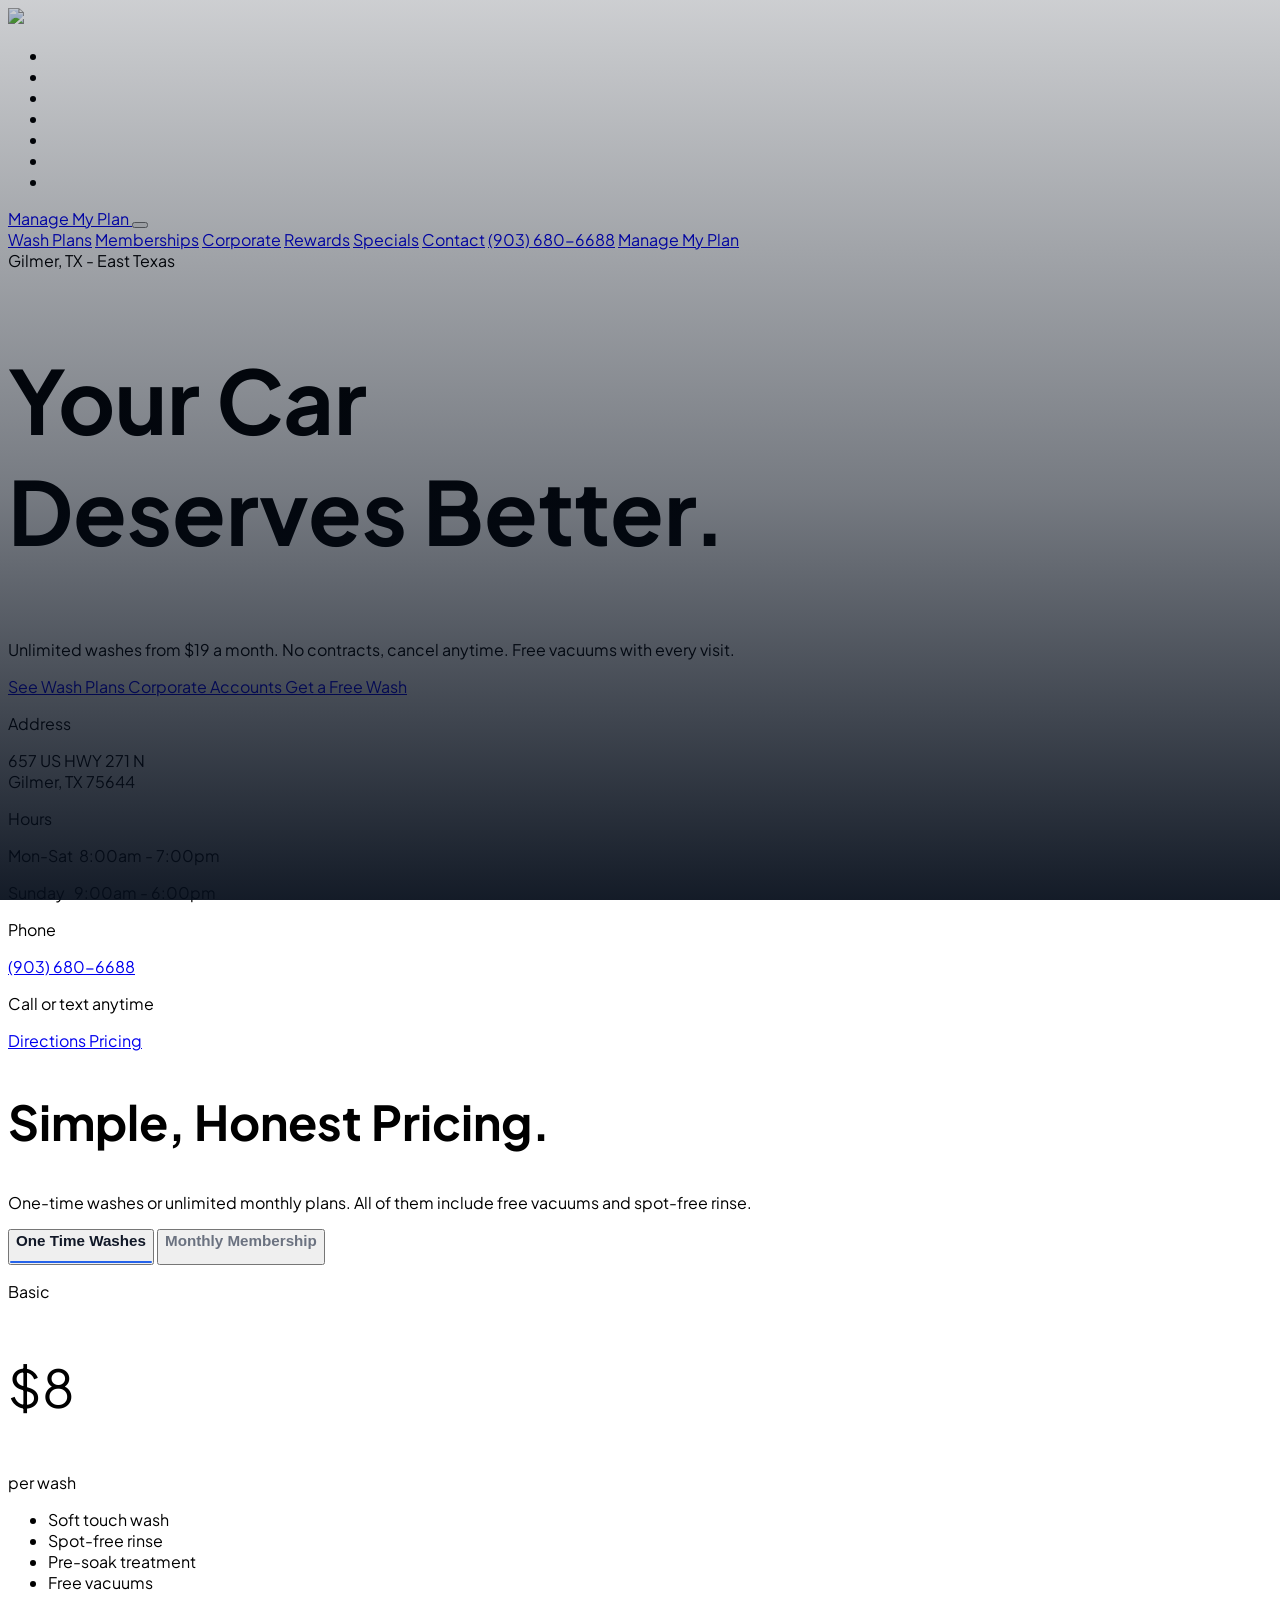
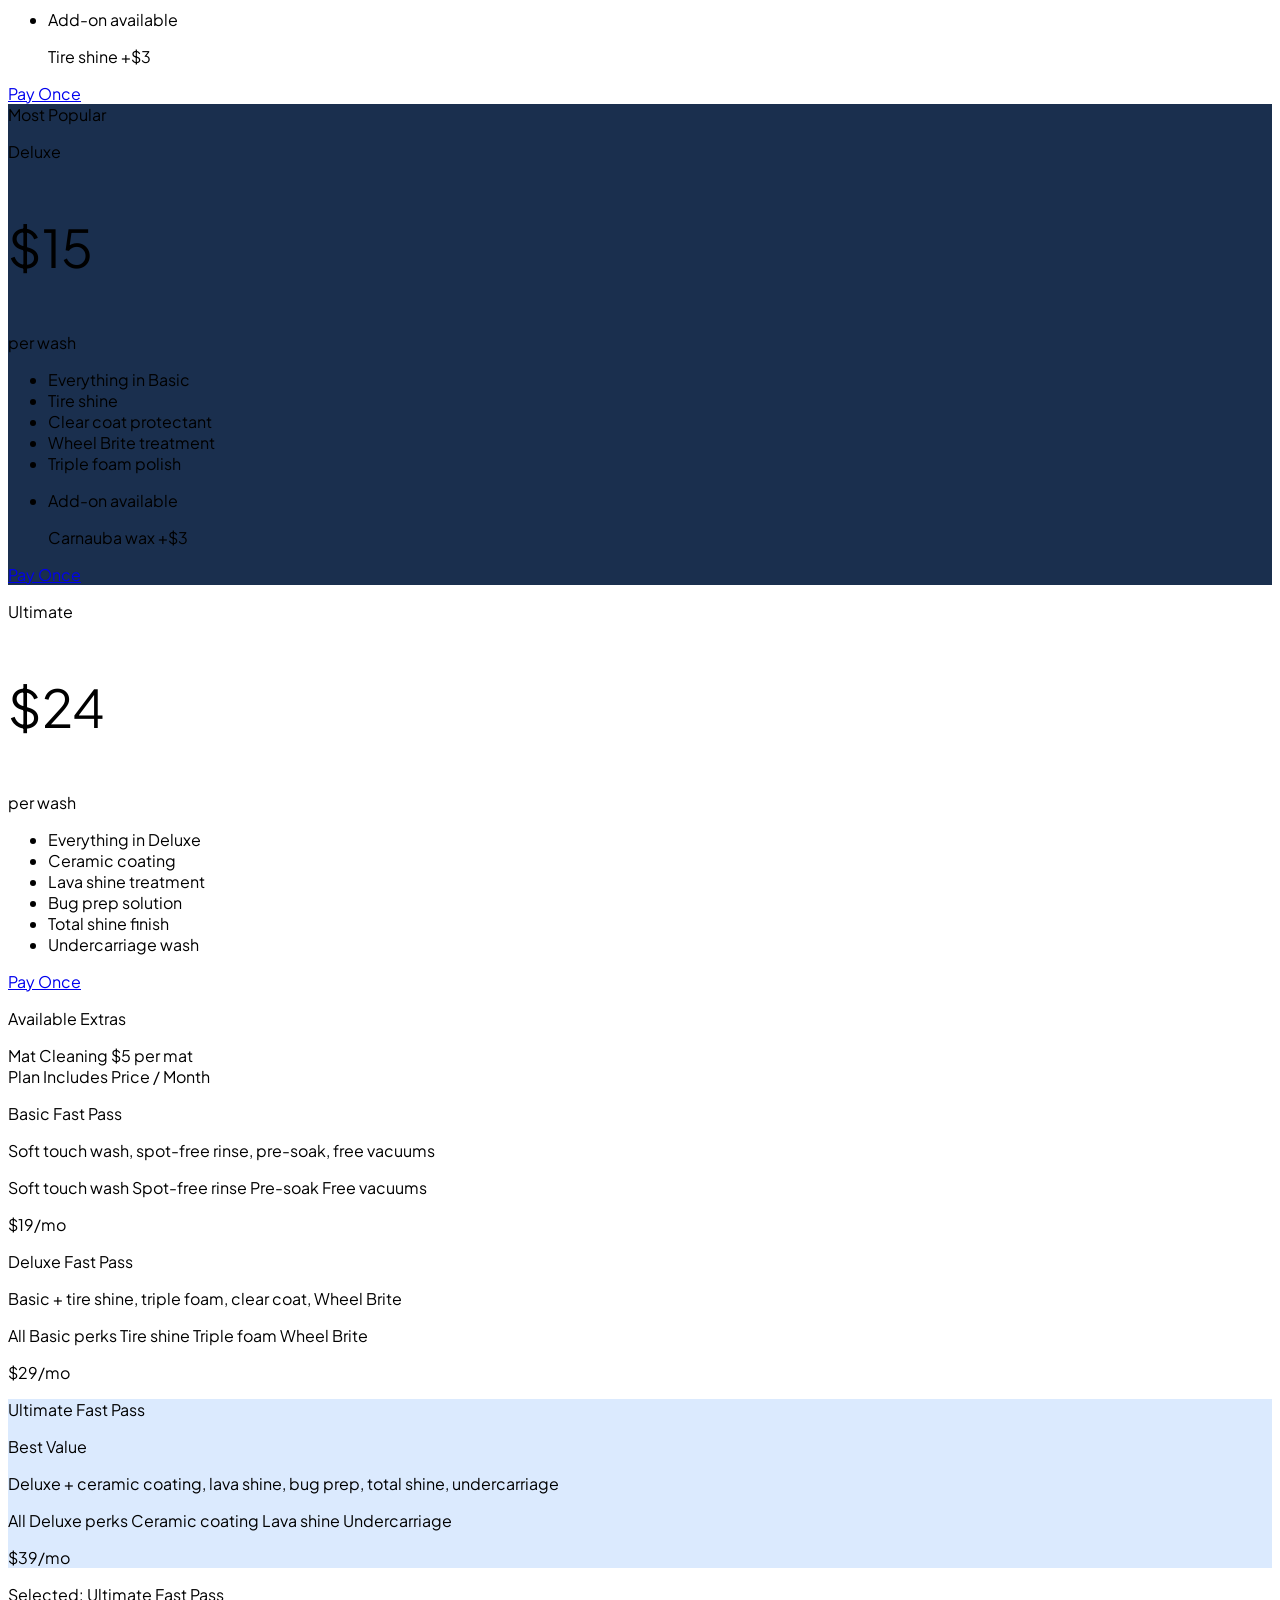
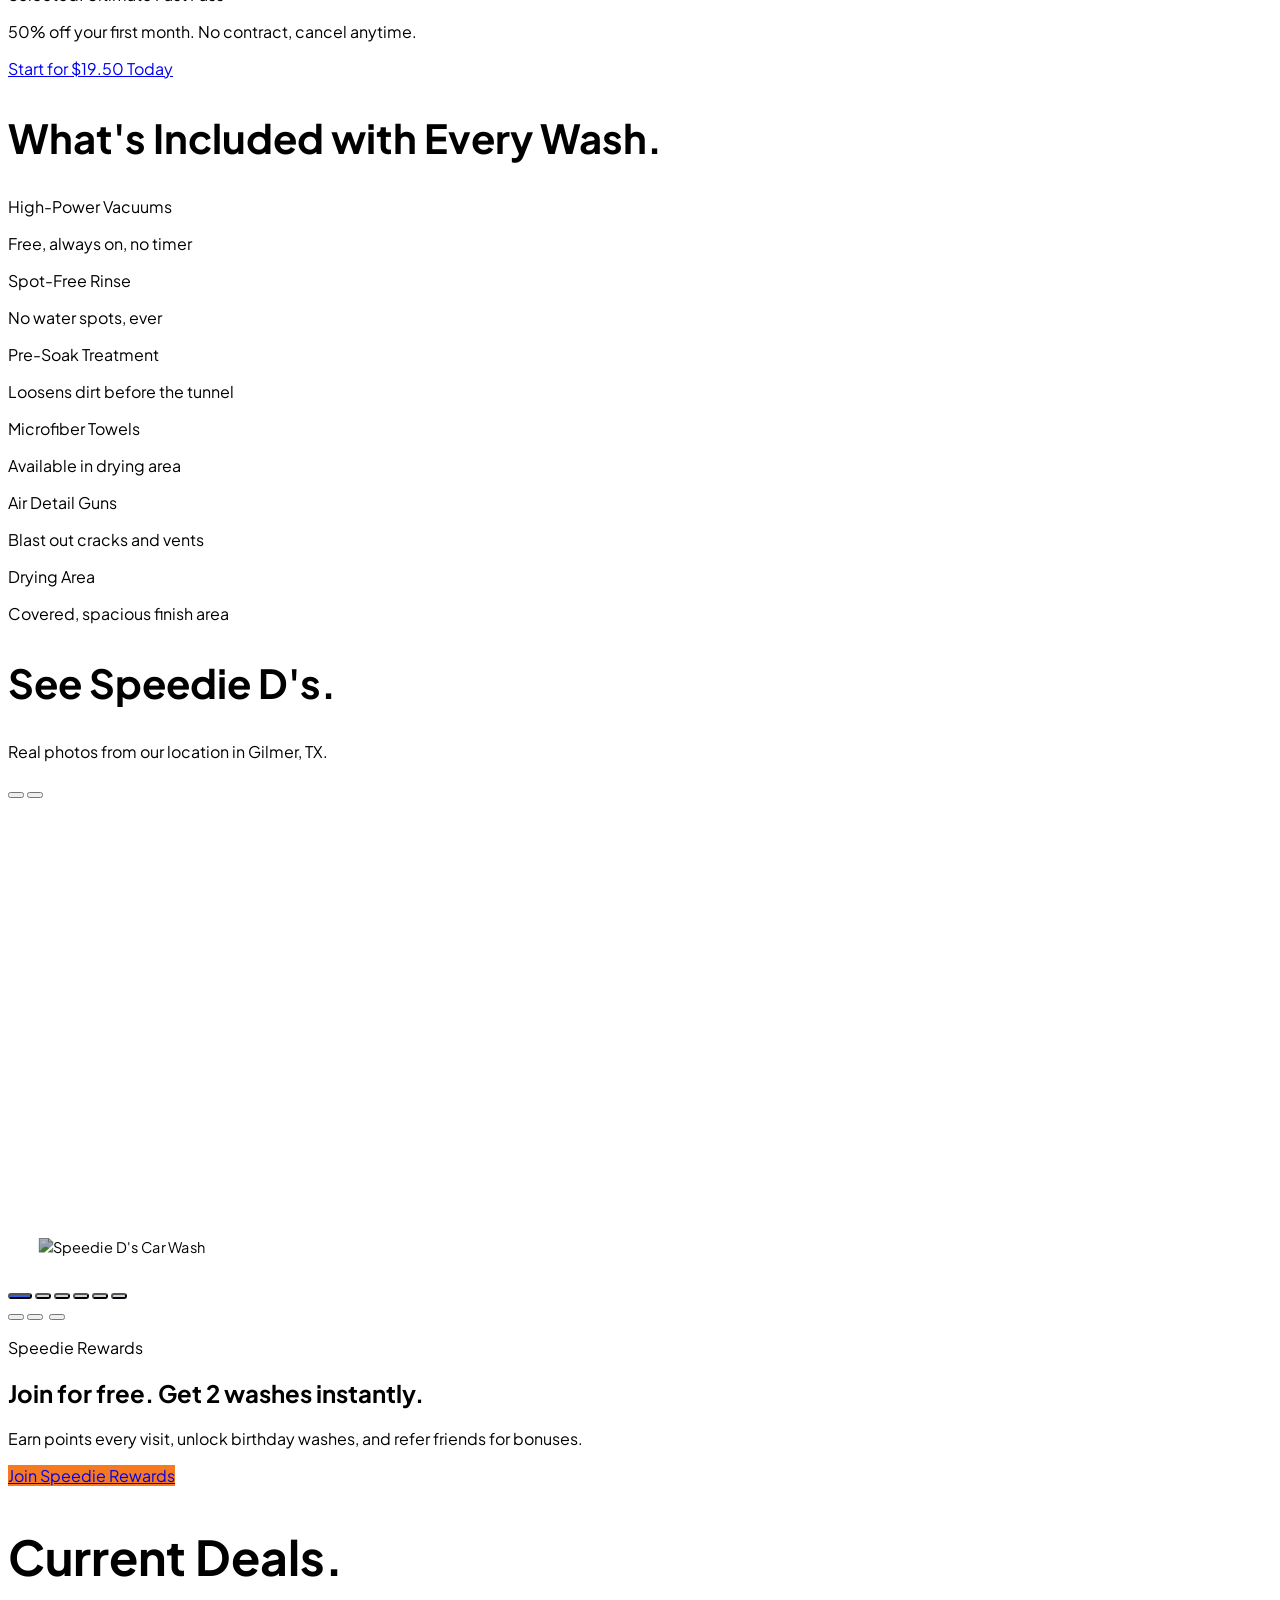
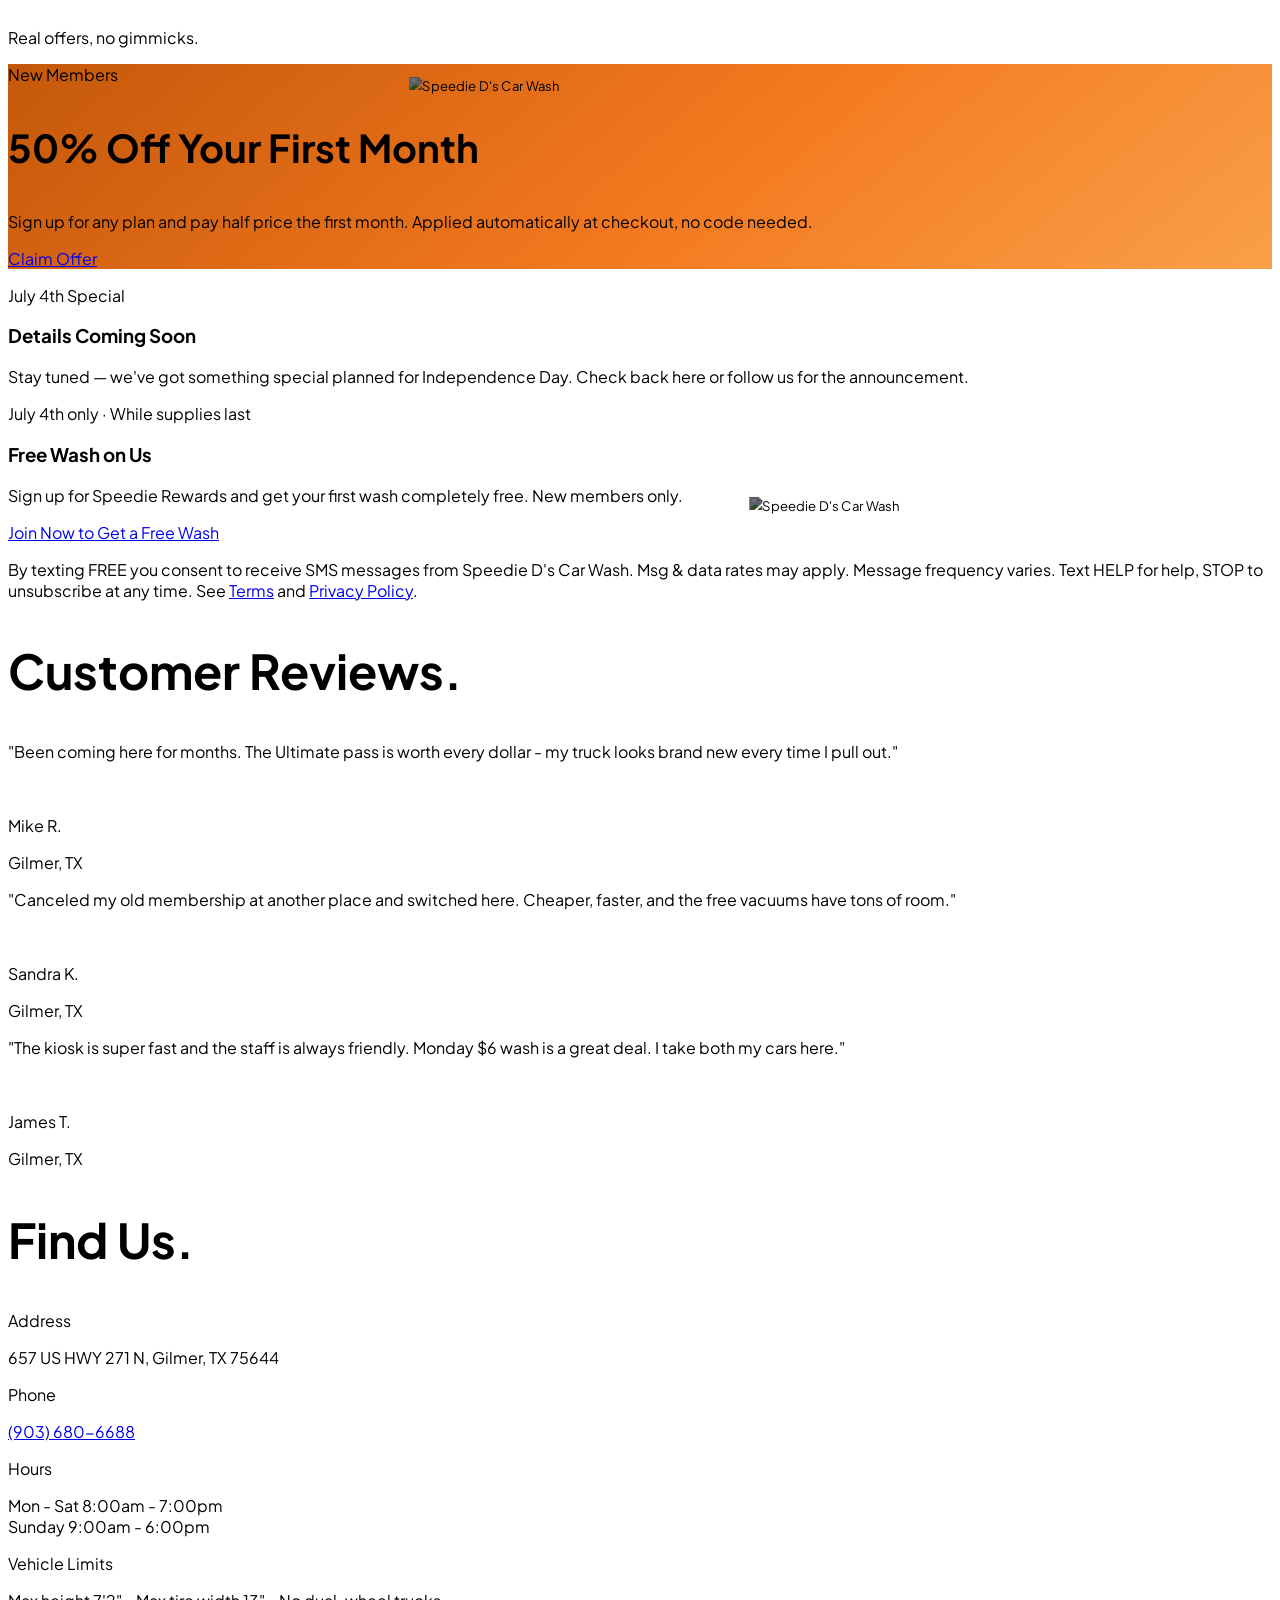
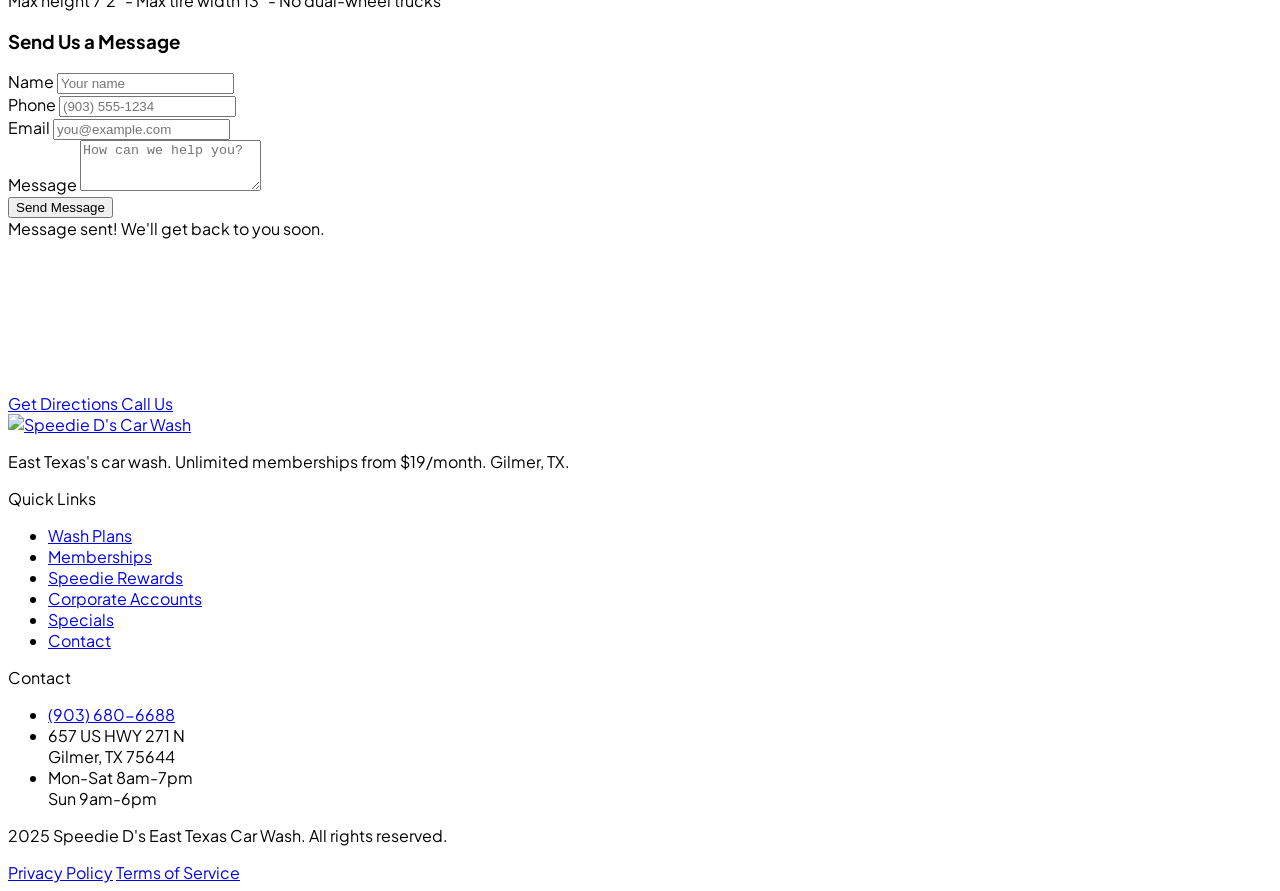
==== index.html @ 7010791e "Initial commit — Speedie D's Car Wash website Full static site with home, membership, loyalty reward" ====
<!DOCTYPE html>
<html lang="en">
<head>
  <meta charset="UTF-8" />
  <meta name="viewport" content="width=device-width, initial-scale=1.0" />
  <title>Speedie D's Car Wash | Gilmer, TX - Unlimited Memberships from $19/mo</title>
  <meta name="description" content="East Texas's favorite car wash. Unlimited memberships from $19/month. No contracts. Free vacuums. 657 US HWY 271 N, Gilmer TX." />

  <!-- Plus Jakarta Sans: clean, distinctive, not generic -->
  <link rel="preconnect" href="https://fonts.googleapis.com" />
  <link rel="preconnect" href="https://fonts.gstatic.com" crossorigin />
  <link href="https://fonts.googleapis.com/css2?family=Plus+Jakarta+Sans:wght@300;400;500;600;700;800&display=swap" rel="stylesheet" />

  <!-- Phosphor Icons -->
  <script src="https://unpkg.com/@phosphor-icons/web@2.1.1/src/index.js" defer></script>

  <!-- Tailwind CDN -->
  <script src="https://cdn.tailwindcss.com"></script>
  <script>
    tailwind.config = {
      theme: {
        extend: {
          fontFamily: { jakarta: ['"Plus Jakarta Sans"', 'sans-serif'] },
          colors: {
            blue:   { DEFAULT: '#2563EB', dark: '#1D4ED8', light: '#DBEAFE', xlight: '#EFF6FF' },
            ink:    { DEFAULT: '#111827', 2: '#1F2937', 3: '#374151' },
            muted:  '#6B7280',
          },
        }
      }
    }
  </script>

  <style>
    *, *::before, *::after { box-sizing: border-box; }
    body { font-family: 'Plus Jakarta Sans', sans-serif; }

    /* Scroll reveal */
    .sr { opacity: 0; transform: translateY(24px); transition: opacity 0.55s cubic-bezier(0.16,1,0.3,1), transform 0.55s cubic-bezier(0.16,1,0.3,1); }
    .sr.d1 { transition-delay: 0.08s; }
    .sr.d2 { transition-delay: 0.16s; }
    .sr.d3 { transition-delay: 0.24s; }
    .sr.in  { opacity: 1; transform: none; }

    /* Nav transition */
    #nav { transition: background 0.25s, box-shadow 0.25s; }
    #nav.solid { background: rgba(255,255,255,0.97) !important; box-shadow: 0 1px 0 #E5E7EB; }
    #nav .nav-link-light { color: rgba(255,255,255,0.85); }
    #nav.solid .nav-link-light { color: #374151; }
    #nav .logo-light { color: #fff; }
    #nav.solid .logo-light { color: #111827; }
    #nav.solid .menu-icon { color: #111827; }

    /* Hero photo */
    .hero-bg {
      position: absolute; inset: 0;
      background-image: url('https://images.unsplash.com/photo-1611239179213-d972da54091a?auto=format&fit=crop&w=1920&h=1080&q=85');
      background-size: cover; background-position: center center;
    }
    .hero-overlay {
      position: absolute; inset: 0;
      background: linear-gradient(to top, rgba(5,13,26,0.94) 0%, rgba(5,13,26,0.55) 45%, rgba(5,13,26,0.20) 100%);
    }

    /* Btn press */
    .btn { transition: all 0.15s cubic-bezier(0.16,1,0.3,1); }
    .btn:active { transform: scale(0.97) translateY(1px); }

    /* Plan row */
    .plan-row { transition: background 0.15s; }
    .plan-row:hover { background: #EFF6FF; }
    .plan-row.active { background: #DBEAFE; border-color: #2563EB !important; }

    /* Feature card hover */
    .feat-card { transition: box-shadow 0.2s, transform 0.2s; }
    .feat-card:hover { transform: translateY(-3px); box-shadow: 0 16px 48px rgba(17,24,39,0.1); }

    /* Tab underline */
    .tab-btn { position: relative; padding-bottom: 14px; color: #6B7280; font-weight: 600; font-size: 0.95rem; transition: color 0.15s; }
    .tab-btn::after { content:''; position:absolute; bottom:0; left:0; right:0; height:2px; border-radius:2px; background:#2563EB; transform:scaleX(0); transition:transform 0.2s; }
    .tab-btn.active { color: #111827; }
    .tab-btn.active::after { transform:scaleX(1); }

    /* Quote card */
    .quote-mark { font-size: 5rem; line-height: 1; color: #DBEAFE; font-weight: 800; }

  </style>
</head>
<body class="bg-white text-ink font-jakarta antialiased">

<!-- ================================================================
     NAV: transparent over hero, turns white on scroll
     ================================================================ -->
<nav id="nav" class="fixed top-0 inset-x-0 z-50 bg-transparent">
  <div class="max-w-7xl mx-auto px-5 lg:px-8 h-[70px] flex items-center justify-between">

    <a href="/" class="logo-light flex items-center shrink-0">
      <img src="https://assets.cdn.filesafe.space/e4notYo5fJyoxSgPxQkh/media/67408b03d6b97efd8da073c4.png"
           alt="Speedie D's Car Wash" class="h-12 w-auto object-contain" />
    </a>

    <ul class="hidden md:flex items-center gap-7">
      <li><a href="#plans"       class="nav-link-light text-sm font-medium hover:text-white transition-colors">Wash Plans</a></li>
      <li><a href="membership.html" class="nav-link-light text-sm font-medium hover:text-white transition-colors">Memberships</a></li>
      <li><a href="corporate.html" class="nav-link-light text-sm font-medium hover:text-white transition-colors">Corporate</a></li>
      <li><a href="loyalty.html" class="nav-link-light text-sm font-medium hover:text-white transition-colors">Rewards</a></li>
      <li><a href="#specials"    class="nav-link-light text-sm font-medium hover:text-white transition-colors">Specials</a></li>
      <li><a href="#contact"     class="nav-link-light text-sm font-medium hover:text-white transition-colors">Contact</a></li>
      <li>
        <a href="tel:+19036806688" class="nav-link-light text-sm font-semibold hover:text-white transition-colors flex items-center gap-1.5">
          <i class="ph-bold ph-phone text-blue"></i>(903) 680-6688
        </a>
      </li>
    </ul>

    <a href="account.html" class="btn hidden md:inline-flex items-center gap-2 bg-blue text-white text-sm font-semibold px-5 py-2.5 rounded-xl hover:bg-blue-dark shrink-0">
      Manage My Plan <i class="ph-bold ph-arrow-right text-sm"></i>
    </a>

    <button id="menu-btn" class="md:hidden menu-icon text-white p-2" aria-label="Menu">
      <i class="ph-bold ph-list text-2xl"></i>
    </button>
  </div>

  <!-- Mobile menu -->
  <div id="mob-menu" class="hidden border-t border-white/10 bg-ink/95 backdrop-blur px-5 py-5 flex-col gap-4 text-sm font-medium">
    <a href="#plans" class="text-gray-200">Wash Plans</a>
    <a href="membership.html" class="text-gray-200">Memberships</a>
    <a href="corporate.html" class="text-gray-200">Corporate</a>
    <a href="loyalty.html" class="text-[#F47920] font-semibold flex items-center gap-1.5"><i class="ph-bold ph-star-four"></i> Rewards</a>
    <a href="#specials" class="text-gray-200">Specials</a>
    <a href="#contact" class="text-gray-200">Contact</a>
    <a href="tel:+19036806688" class="text-blue font-semibold">(903) 680-6688</a>
    <a href="account.html" class="btn bg-blue text-white font-semibold px-4 py-3 rounded-xl text-center mt-1">Manage My Plan</a>
  </div>
</nav>


<!-- ================================================================
     HERO: Full-bleed photo, overlay gradient, large text at bottom
     ================================================================ -->
<section class="relative min-h-[100dvh] flex flex-col justify-end overflow-hidden">
  <div class="hero-bg"></div>
  <div class="hero-overlay"></div>

  <!-- Content sits above overlay -->
  <div class="relative z-10 max-w-7xl mx-auto px-5 lg:px-8 pb-16 md:pb-24 w-full">
    <div class="max-w-2xl">
      <div class="inline-flex items-center gap-2 bg-white/10 backdrop-blur-sm border border-white/20 rounded-full px-4 py-1.5 mb-6 sr">
        <span class="w-2 h-2 rounded-full bg-green-400 animate-pulse shrink-0"></span>
        <span class="text-white/90 text-xs font-semibold tracking-wide">Gilmer, TX - East Texas</span>
      </div>

      <h1 class="text-white font-extrabold leading-none tracking-tight mb-5 sr d1" style="font-size:clamp(3rem,7vw,5.5rem)">
        Your Car<br/>Deserves Better.
      </h1>

      <p class="text-white/75 text-lg leading-relaxed max-w-md mb-8 sr d2">
        Unlimited washes from $19 a month. No contracts, cancel anytime. Free vacuums with every visit.
      </p>

      <div class="flex flex-wrap gap-3 sr d3">
        <a href="#plans" class="btn bg-blue text-white font-semibold px-8 py-3.5 rounded-xl hover:bg-blue-dark text-base">
          See Wash Plans
        </a>
        <a href="corporate.html" class="btn bg-white/10 backdrop-blur border border-white/30 text-white font-semibold px-8 py-3.5 rounded-xl hover:bg-white/20 text-base">
          Corporate Accounts
        </a>
        <a href="loyalty.html" class="btn bg-white/10 backdrop-blur border border-white/30 text-white font-semibold px-8 py-3.5 rounded-xl hover:bg-white/20 text-base flex items-center gap-2">
          <i class="ph-bold ph-star-four text-[#F47920]"></i> Get a Free Wash
        </a>
      </div>
    </div>
  </div>

  <!-- Bottom fade -->
  <div class="absolute bottom-0 inset-x-0 h-24 bg-gradient-to-t from-white to-transparent z-10"></div>
</section>


<!-- ================================================================
     LOCATION CARD (WhiteWater-style: practical info first)
     ================================================================ -->
<div class="bg-gray-50 border-b border-gray-100 px-5 py-10">
  <div class="max-w-7xl mx-auto">
    <div class="bg-white rounded-2xl border border-gray-200 px-8 py-7 grid md:grid-cols-[1fr_auto] gap-6 items-center sr">
      <div class="grid sm:grid-cols-3 gap-6">
        <div class="flex items-start gap-3">
          <i class="ph-bold ph-map-pin text-blue text-xl mt-0.5 shrink-0"></i>
          <div>
            <p class="text-xs font-bold uppercase tracking-widest text-muted mb-1">Address</p>
            <p class="font-semibold text-sm leading-snug">657 US HWY 271 N<br/>Gilmer, TX 75644</p>
          </div>
        </div>
        <div class="flex items-start gap-3">
          <i class="ph-bold ph-clock text-blue text-xl mt-0.5 shrink-0"></i>
          <div>
            <p class="text-xs font-bold uppercase tracking-widest text-muted mb-1">Hours</p>
            <p class="font-semibold text-sm">Mon-Sat &nbsp;8:00am - 7:00pm</p>
            <p class="font-semibold text-sm">Sunday &nbsp;&nbsp;9:00am - 6:00pm</p>
          </div>
        </div>
        <div class="flex items-start gap-3">
          <i class="ph-bold ph-phone text-blue text-xl mt-0.5 shrink-0"></i>
          <div>
            <p class="text-xs font-bold uppercase tracking-widest text-muted mb-1">Phone</p>
            <a href="tel:+19036806688" class="font-semibold text-sm text-blue hover:underline">(903) 680-6688</a>
            <p class="text-xs text-muted mt-1">Call or text anytime</p>
          </div>
        </div>
      </div>
      <div class="flex gap-3 shrink-0">
        <a href="https://maps.google.com/?q=657+US+HWY+271+N+Gilmer+TX+75644" target="_blank" rel="noopener"
           class="btn border border-gray-200 text-ink font-semibold text-sm px-5 py-2.5 rounded-xl hover:border-blue hover:text-blue">
          Directions
        </a>
        <a href="#plans" class="btn bg-blue text-white font-semibold text-sm px-5 py-2.5 rounded-xl hover:bg-blue-dark">
          Pricing
        </a>
      </div>
    </div>
  </div>
</div>


<!-- ================================================================
     PRICING: Tabs - Single Wash / Monthly Membership
     ================================================================ -->
<section id="plans" class="py-24 px-5 bg-white">
  <div class="max-w-7xl mx-auto">

    <div class="sr mb-12">
      <h2 class="font-extrabold tracking-tight leading-none mb-3" style="font-size:clamp(2rem,4vw,3rem)">
        Simple, Honest Pricing.
      </h2>
      <p class="text-muted max-w-md">One-time washes or unlimited monthly plans. All of them include free vacuums and spot-free rinse.</p>
    </div>

    <!-- Tab bar -->
    <div class="flex gap-8 border-b border-gray-200 mb-10 sr">
      <button class="tab-btn active" onclick="setTab(this,'single')" data-tab="single"><strong>One Time Washes</strong></button>
      <button class="tab-btn"        onclick="setTab(this,'monthly')" data-tab="monthly">Monthly Membership</button>
    </div>

    <!-- SINGLE WASH: Feature card + 2 standard cards -->
    <div id="tab-single">
      <div class="grid md:grid-cols-3 gap-5">

        <!-- Basic -->
        <div class="feat-card bg-white border border-gray-200 rounded-2xl p-7 flex flex-col sr">
          <p class="font-extrabold text-2xl mb-1">Basic</p>
          <p class="font-extrabold leading-none mb-1 text-blue" style="font-size:3.25rem">$8</p>
          <p class="text-muted text-sm mb-6">per wash</p>
          <ul class="space-y-2.5 flex-1 mb-7">
            <li class="flex gap-2.5 text-sm text-gray-600"><i class="ph-bold ph-check text-blue mt-0.5 shrink-0"></i>Soft touch wash</li>
            <li class="flex gap-2.5 text-sm text-gray-600"><i class="ph-bold ph-check text-blue mt-0.5 shrink-0"></i>Spot-free rinse</li>
            <li class="flex gap-2.5 text-sm text-gray-600"><i class="ph-bold ph-check text-blue mt-0.5 shrink-0"></i>Pre-soak treatment</li>
            <li class="flex gap-2.5 text-sm text-gray-600"><i class="ph-bold ph-check text-blue mt-0.5 shrink-0"></i>Free vacuums</li>
            <li class="border-t border-gray-100 pt-3 mt-1">
              <p class="text-[10px] font-extrabold uppercase tracking-widest text-muted mb-2">Add-on available</p>
              <div class="flex items-center gap-2 text-sm font-bold text-gray-700">
                <i class="ph-bold ph-plus-circle text-orange-400 shrink-0"></i>
                Tire shine <span class="ml-auto font-bold text-gray-600">+$3</span>
              </div>
            </li>
          </ul>
          <a href="membership.html?plan=basic-single" class="btn block text-center border border-gray-200 text-ink font-semibold py-3 rounded-xl hover:border-blue hover:text-blue text-sm">Pay Once</a>
        </div>

        <!-- Deluxe: Featured -->
        <div class="feat-card rounded-2xl p-7 flex flex-col relative sr d1" style="background:#1a2f4e;">
          <span class="absolute top-5 right-5 bg-blue text-white text-xs font-bold px-3 py-1 rounded-full">Most Popular</span>
          <p class="font-extrabold text-2xl text-white mb-1">Deluxe</p>
          <p class="font-extrabold leading-none text-white mb-1" style="font-size:3.25rem">$15</p>
          <p class="text-gray-400 text-sm mb-6">per wash</p>
          <ul class="space-y-2.5 flex-1 mb-7">
            <li class="flex gap-2.5 text-sm text-gray-300"><i class="ph-bold ph-check text-blue mt-0.5 shrink-0"></i>Everything in Basic</li>
            <li class="flex gap-2.5 text-sm text-gray-300"><i class="ph-bold ph-check text-blue mt-0.5 shrink-0"></i>Tire shine</li>
            <li class="flex gap-2.5 text-sm text-gray-300"><i class="ph-bold ph-check text-blue mt-0.5 shrink-0"></i>Clear coat protectant</li>
            <li class="flex gap-2.5 text-sm text-gray-300"><i class="ph-bold ph-check text-blue mt-0.5 shrink-0"></i>Wheel Brite treatment</li>
            <li class="flex gap-2.5 text-sm text-gray-300"><i class="ph-bold ph-check text-blue mt-0.5 shrink-0"></i>Triple foam polish</li>
            <li class="border-t border-white/10 pt-3 mt-1">
              <p class="text-[10px] font-extrabold uppercase tracking-widest text-white/50 mb-2">Add-on available</p>
              <div class="flex items-center gap-2 text-sm font-bold text-white">
                <i class="ph-bold ph-plus-circle text-orange-400 shrink-0"></i>
                Carnauba wax <span class="ml-auto font-bold text-white/70">+$3</span>
              </div>
            </li>
          </ul>
          <a href="membership.html?plan=deluxe-single" class="btn block text-center bg-blue text-white font-semibold py-3 rounded-xl hover:bg-blue-dark text-sm">Pay Once</a>
        </div>

        <!-- Ultimate -->
        <div class="feat-card bg-white border border-gray-200 rounded-2xl p-7 flex flex-col sr d2">
          <p class="font-extrabold text-2xl mb-1">Ultimate</p>
          <p class="font-extrabold leading-none mb-1 text-blue" style="font-size:3.25rem">$24</p>
          <p class="text-muted text-sm mb-6">per wash</p>
          <ul class="space-y-2.5 flex-1 mb-7">
            <li class="flex gap-2.5 text-sm text-gray-600"><i class="ph-bold ph-check text-blue mt-0.5 shrink-0"></i>Everything in Deluxe</li>
            <li class="flex gap-2.5 text-sm text-gray-600"><i class="ph-bold ph-check text-blue mt-0.5 shrink-0"></i>Ceramic coating</li>
            <li class="flex gap-2.5 text-sm text-gray-600"><i class="ph-bold ph-check text-blue mt-0.5 shrink-0"></i>Lava shine treatment</li>
            <li class="flex gap-2.5 text-sm text-gray-600"><i class="ph-bold ph-check text-blue mt-0.5 shrink-0"></i>Bug prep solution</li>
            <li class="flex gap-2.5 text-sm text-gray-600"><i class="ph-bold ph-check text-blue mt-0.5 shrink-0"></i>Total shine finish</li>
            <li class="flex gap-2.5 text-sm text-gray-600"><i class="ph-bold ph-check text-blue mt-0.5 shrink-0"></i>Undercarriage wash</li>
          </ul>
          <a href="membership.html?plan=ultimate-single" class="btn block text-center border border-gray-200 text-ink font-semibold py-3 rounded-xl hover:border-blue hover:text-blue text-sm">Pay Once</a>
        </div>
      </div>

      <!-- Extras -->
      <div class="mt-5 bg-gray-50 border border-gray-200 rounded-2xl px-6 py-4 flex flex-wrap items-center gap-x-8 gap-y-3">
        <p class="text-xs font-extrabold uppercase tracking-widest text-muted">Available Extras</p>
        <div class="flex items-center gap-2 text-sm font-bold text-gray-700">
          <i class="ph-bold ph-plus-circle text-orange-400"></i>
          Mat Cleaning <span class="ml-2 font-bold text-gray-500">$5 per mat</span>
        </div>
      </div>
    </div>

    <!-- MONTHLY MEMBERSHIP: Horizontal comparison rows -->
    <div id="tab-monthly" class="hidden">
      <div class="border border-gray-200 rounded-2xl overflow-hidden sr">

        <div class="grid grid-cols-[1fr_auto] md:grid-cols-[1fr_1fr_auto] px-6 py-3.5 bg-gray-50 border-b border-gray-200 text-xs font-bold uppercase tracking-wider text-muted">
          <span>Plan</span>
          <span class="hidden md:block">Includes</span>
          <span class="text-right">Price / Month</span>
        </div>

        <!-- Basic -->
        <div class="plan-row grid grid-cols-[1fr_auto] md:grid-cols-[1fr_1fr_auto] px-6 py-5 border-b border-gray-100 items-center cursor-pointer" onclick="pickPlan(this,'basic','19','9.50','Basic Fast Pass')">
          <div>
            <p class="font-semibold">Basic Fast Pass</p>
            <p class="text-xs text-muted mt-0.5">Soft touch wash, spot-free rinse, pre-soak, free vacuums</p>
          </div>
          <div class="hidden md:flex flex-wrap gap-2">
            <span class="bg-gray-100 text-gray-600 text-xs px-2.5 py-1 rounded-lg">Soft touch wash</span>
            <span class="bg-gray-100 text-gray-600 text-xs px-2.5 py-1 rounded-lg">Spot-free rinse</span>
            <span class="bg-gray-100 text-gray-600 text-xs px-2.5 py-1 rounded-lg">Pre-soak</span>
            <span class="bg-gray-100 text-gray-600 text-xs px-2.5 py-1 rounded-lg">Free vacuums</span>
          </div>
          <div class="text-right">
            <p class="font-bold text-lg">$19<span class="text-xs font-normal text-muted">/mo</span></p>
          </div>
        </div>

        <!-- Deluxe -->
        <div class="plan-row grid grid-cols-[1fr_auto] md:grid-cols-[1fr_1fr_auto] px-6 py-5 border-b border-gray-100 items-center cursor-pointer" onclick="pickPlan(this,'deluxe','29','14.50','Deluxe Fast Pass')">
          <div>
            <p class="font-semibold">Deluxe Fast Pass</p>
            <p class="text-xs text-muted mt-0.5">Basic + tire shine, triple foam, clear coat, Wheel Brite</p>
          </div>
          <div class="hidden md:flex flex-wrap gap-2">
            <span class="bg-gray-100 text-gray-600 text-xs px-2.5 py-1 rounded-lg">All Basic perks</span>
            <span class="bg-gray-100 text-gray-600 text-xs px-2.5 py-1 rounded-lg">Tire shine</span>
            <span class="bg-gray-100 text-gray-600 text-xs px-2.5 py-1 rounded-lg">Triple foam</span>
            <span class="bg-gray-100 text-gray-600 text-xs px-2.5 py-1 rounded-lg">Wheel Brite</span>
          </div>
          <div class="text-right">
            <p class="font-bold text-lg">$29<span class="text-xs font-normal text-muted">/mo</span></p>
          </div>
        </div>

        <!-- Ultimate: highlighted -->
        <div class="plan-row active grid grid-cols-[1fr_auto] md:grid-cols-[1fr_1fr_auto] px-6 py-5 border-b border-2 border-blue items-center cursor-pointer" onclick="pickPlan(this,'ultimate','39','19.50','Ultimate Fast Pass')">
          <div>
            <div class="flex items-center gap-2.5 mb-0.5">
              <p class="font-semibold">Ultimate Fast Pass</p>
              <span class="bg-blue text-white text-xs font-bold px-2.5 py-0.5 rounded-full">Best Value</span>
            </div>
            <p class="text-xs text-muted">Deluxe + ceramic coating, lava shine, bug prep, total shine, undercarriage</p>
          </div>
          <div class="hidden md:flex flex-wrap gap-2">
            <span class="bg-blue-light text-blue text-xs px-2.5 py-1 rounded-lg font-medium">All Deluxe perks</span>
            <span class="bg-blue-light text-blue text-xs px-2.5 py-1 rounded-lg font-medium">Ceramic coating</span>
            <span class="bg-blue-light text-blue text-xs px-2.5 py-1 rounded-lg font-medium">Lava shine</span>
            <span class="bg-blue-light text-blue text-xs px-2.5 py-1 rounded-lg font-medium">Undercarriage</span>
          </div>
          <div class="text-right">
            <p class="font-bold text-xl text-blue">$39<span class="text-xs font-normal text-muted">/mo</span></p>
          </div>
        </div>

        <!-- Checkout strip -->
        <div class="bg-gray-50 px-6 py-5 flex flex-col sm:flex-row sm:items-center sm:justify-between gap-4">
          <div>
            <p class="font-semibold text-sm">Selected: <span id="sel-name" class="text-blue">Ultimate Fast Pass</span></p>
            <p class="text-xs text-muted mt-0.5">50% off your first month. No contract, cancel anytime.</p>
          </div>
          <a id="sel-cta" href="membership.html?plan=ultimate" class="btn bg-blue text-white font-semibold px-8 py-3 rounded-xl hover:bg-blue-dark text-sm shrink-0 text-center">
            Start for $19.50 Today
          </a>
        </div>
      </div>
    </div>

  </div>
</section>


<!-- ================================================================
     WHAT'S INCLUDED (WhiteWater-style services grid)
     ================================================================ -->
<section class="py-20 px-5 bg-white">
  <div class="max-w-7xl mx-auto">
    <div class="mb-10 sr">
      <h2 class="font-extrabold tracking-tight leading-none" style="font-size:clamp(1.75rem,3.5vw,2.5rem)">
        What's Included with Every Wash.
      </h2>
    </div>
    <div class="grid grid-cols-2 md:grid-cols-3 lg:grid-cols-6 gap-4">
      <div class="feat-card bg-gray-50 rounded-2xl p-5 flex flex-col items-center text-center gap-3 sr">
        <div class="w-12 h-12 rounded-xl bg-blue-xlight flex items-center justify-center">
          <i class="ph-bold ph-wind text-blue text-xl"></i>
        </div>
        <div>
          <p class="font-bold text-sm">High-Power Vacuums</p>
          <p class="text-muted text-xs mt-1">Free, always on, no timer</p>
        </div>
      </div>
      <div class="feat-card bg-gray-50 rounded-2xl p-5 flex flex-col items-center text-center gap-3 sr d1">
        <div class="w-12 h-12 rounded-xl bg-blue-xlight flex items-center justify-center">
          <i class="ph-bold ph-drop-half text-blue text-xl"></i>
        </div>
        <div>
          <p class="font-bold text-sm">Spot-Free Rinse</p>
          <p class="text-muted text-xs mt-1">No water spots, ever</p>
        </div>
      </div>
      <div class="feat-card bg-gray-50 rounded-2xl p-5 flex flex-col items-center text-center gap-3 sr d2">
        <div class="w-12 h-12 rounded-xl bg-blue-xlight flex items-center justify-center">
          <i class="ph-bold ph-spray-bottle text-blue text-xl"></i>
        </div>
        <div>
          <p class="font-bold text-sm">Pre-Soak Treatment</p>
          <p class="text-muted text-xs mt-1">Loosens dirt before the tunnel</p>
        </div>
      </div>
      <div class="feat-card bg-gray-50 rounded-2xl p-5 flex flex-col items-center text-center gap-3 sr d3">
        <div class="w-12 h-12 rounded-xl bg-blue-xlight flex items-center justify-center">
          <i class="ph-bold ph-towel text-blue text-xl"></i>
        </div>
        <div>
          <p class="font-bold text-sm">Microfiber Towels</p>
          <p class="text-muted text-xs mt-1">Available in drying area</p>
        </div>
      </div>
      <div class="feat-card bg-gray-50 rounded-2xl p-5 flex flex-col items-center text-center gap-3 sr d1">
        <div class="w-12 h-12 rounded-xl bg-blue-xlight flex items-center justify-center">
          <i class="ph-bold ph-magic-wand text-blue text-xl"></i>
        </div>
        <div>
          <p class="font-bold text-sm">Air Detail Guns</p>
          <p class="text-muted text-xs mt-1">Blast out cracks and vents</p>
        </div>
      </div>
      <div class="feat-card bg-gray-50 rounded-2xl p-5 flex flex-col items-center text-center gap-3 sr d2">
        <div class="w-12 h-12 rounded-xl bg-blue-xlight flex items-center justify-center">
          <i class="ph-bold ph-sun text-blue text-xl"></i>
        </div>
        <div>
          <p class="font-bold text-sm">Drying Area</p>
          <p class="text-muted text-xs mt-1">Covered, spacious finish area</p>
        </div>
      </div>
    </div>
  </div>
</section>


<!-- ================================================================
     PHOTO CAROUSEL: Speedie D's real photos, stacked slide style
     ================================================================ -->
<section class="py-20 bg-gray-50 overflow-hidden">
  <div class="max-w-7xl mx-auto px-5">
    <div class="flex items-end justify-between mb-10 sr">
      <div>
        <h2 class="font-extrabold tracking-tight leading-none" style="font-size:clamp(1.75rem,3.5vw,2.5rem)">
          See Speedie D's.
        </h2>
        <p class="text-muted text-sm mt-1">Real photos from our location in Gilmer, TX.</p>
      </div>
      <!-- Arrow controls -->
      <div class="flex gap-2 shrink-0">
        <button onclick="slideGallery(-1)" class="w-11 h-11 rounded-full border border-gray-200 bg-white flex items-center justify-center hover:border-blue hover:text-blue transition-colors" aria-label="Previous">
          <i class="ph-bold ph-caret-left"></i>
        </button>
        <button onclick="slideGallery(1)" class="w-11 h-11 rounded-full border border-gray-200 bg-white flex items-center justify-center hover:border-blue hover:text-blue transition-colors" aria-label="Next">
          <i class="ph-bold ph-caret-right"></i>
        </button>
      </div>
    </div>
  </div>

  <!-- Stacked carousel - peek at adjacent slides -->
  <div class="relative" style="height: 480px;">
    <div id="gallery-track" class="absolute inset-0 flex items-center" style="touch-action: pan-y;">

      <!-- Each slide is absolutely positioned and transformed by JS -->
      <div class="gallery-slide absolute left-1/2 rounded-2xl overflow-hidden shadow-2xl cursor-pointer"
           style="width:min(680px,85vw); height:420px; top:30px; transform:translateX(-50%);"
           onclick="galleryClick(0)">
        <img src="https://images.leadconnectorhq.com/image/f_webp/q_80/r_1200/u_https://storage.googleapis.com/msgsndr/e4notYo5fJyoxSgPxQkh/media/67d36b84cb0f93472a5276db.jpeg"
             alt="Speedie D's Car Wash" class="w-full h-full object-cover" loading="lazy"/>
      </div>
      <div class="gallery-slide absolute left-1/2 rounded-2xl overflow-hidden shadow-2xl cursor-pointer"
           style="width:min(680px,85vw); height:420px; top:30px; transform:translateX(-50%);"
           onclick="galleryClick(1)">
        <img src="https://images.leadconnectorhq.com/image/f_webp/q_80/r_1200/u_https://storage.googleapis.com/msgsndr/e4notYo5fJyoxSgPxQkh/media/67d36b8417fbc3dbdd5ad095.jpeg"
             alt="Speedie D's Car Wash" class="w-full h-full object-cover" loading="lazy"/>
      </div>
      <div class="gallery-slide absolute left-1/2 rounded-2xl overflow-hidden shadow-2xl cursor-pointer"
           style="width:min(680px,85vw); height:420px; top:30px; transform:translateX(-50%);"
           onclick="galleryClick(2)">
        <img src="https://images.leadconnectorhq.com/image/f_webp/q_80/r_1200/u_https://storage.googleapis.com/msgsndr/e4notYo5fJyoxSgPxQkh/media/67d36b84a8b39b7c879914d3.jpeg"
             alt="Speedie D's Car Wash" class="w-full h-full object-cover" loading="lazy"/>
      </div>
      <div class="gallery-slide absolute left-1/2 rounded-2xl overflow-hidden shadow-2xl cursor-pointer"
           style="width:min(680px,85vw); height:420px; top:30px; transform:translateX(-50%);"
           onclick="galleryClick(3)">
        <img src="https://images.leadconnectorhq.com/image/f_webp/q_80/r_1200/u_https://storage.googleapis.com/msgsndr/e4notYo5fJyoxSgPxQkh/media/67d36b845106d553d32ed6b6.jpeg"
             alt="Speedie D's Car Wash" class="w-full h-full object-cover" loading="lazy"/>
      </div>
      <div class="gallery-slide absolute left-1/2 rounded-2xl overflow-hidden shadow-2xl cursor-pointer"
           style="width:min(680px,85vw); height:420px; top:30px; transform:translateX(-50%);"
           onclick="galleryClick(4)">
        <img src="https://images.leadconnectorhq.com/image/f_webp/q_80/r_1200/u_https://storage.googleapis.com/msgsndr/e4notYo5fJyoxSgPxQkh/media/67d36b84a8b39bfb5a9914cf.jpeg"
             alt="Speedie D's Car Wash" class="w-full h-full object-cover" loading="lazy"/>
      </div>
      <div class="gallery-slide absolute left-1/2 rounded-2xl overflow-hidden shadow-2xl cursor-pointer"
           style="width:min(680px,85vw); height:420px; top:30px; transform:translateX(-50%);"
           onclick="galleryClick(5)">
        <img src="https://images.leadconnectorhq.com/image/f_webp/q_80/r_1200/u_https://storage.googleapis.com/msgsndr/e4notYo5fJyoxSgPxQkh/media/67d36b84f6feb055daf6624a.jpeg"
             alt="Speedie D's Car Wash" class="w-full h-full object-cover" loading="lazy"/>
      </div>
    </div>
  </div>

  <!-- Dot indicators -->
  <div class="flex justify-center gap-2 mt-6" id="gallery-dots">
    <button onclick="gotoSlide(0)" class="gallery-dot w-2 h-2 rounded-full bg-blue transition-all"></button>
    <button onclick="gotoSlide(1)" class="gallery-dot w-2 h-2 rounded-full bg-gray-300 transition-all"></button>
    <button onclick="gotoSlide(2)" class="gallery-dot w-2 h-2 rounded-full bg-gray-300 transition-all"></button>
    <button onclick="gotoSlide(3)" class="gallery-dot w-2 h-2 rounded-full bg-gray-300 transition-all"></button>
    <button onclick="gotoSlide(4)" class="gallery-dot w-2 h-2 rounded-full bg-gray-300 transition-all"></button>
    <button onclick="gotoSlide(5)" class="gallery-dot w-2 h-2 rounded-full bg-gray-300 transition-all"></button>
  </div>
</section>

<!-- Lightbox (opened when clicking active slide) -->
<div id="lightbox" class="fixed inset-0 z-[100] bg-ink/95 hidden items-center justify-center p-4" onclick="closeLightbox()">
  <button class="absolute top-5 right-5 text-white/70 hover:text-white" onclick="closeLightbox()">
    <i class="ph-bold ph-x text-3xl"></i>
  </button>
  <button class="absolute left-4 top-1/2 -translate-y-1/2 text-white/70 hover:text-white" onclick="shiftLightbox(-1,event)">
    <i class="ph-bold ph-caret-left text-4xl"></i>
  </button>
  <img id="lightbox-img" src="" alt="" class="max-w-full max-h-[90vh] rounded-xl object-contain" onclick="event.stopPropagation()"/>
  <button class="absolute right-4 top-1/2 -translate-y-1/2 text-white/70 hover:text-white" onclick="shiftLightbox(1,event)">
    <i class="ph-bold ph-caret-right text-4xl"></i>
  </button>
  <p id="lightbox-count" class="absolute bottom-5 left-1/2 -translate-x-1/2 text-white/50 text-sm"></p>
</div>


<!-- ================================================================
     REWARDS PROMO BANNER
     ================================================================ -->
<section class="py-16 px-5 bg-ink">
  <div class="max-w-7xl mx-auto flex flex-col md:flex-row items-center justify-between gap-8">
    <div class="flex items-center gap-5">
      <div class="w-16 h-16 rounded-2xl bg-[#F47920]/15 flex items-center justify-center shrink-0">
        <i class="ph-bold ph-star-four text-[#F47920] text-3xl"></i>
      </div>
      <div>
        <p class="text-[#F47920] text-xs font-bold uppercase tracking-widest mb-1">Speedie Rewards</p>
        <h2 class="text-white font-extrabold text-2xl leading-tight">Join for free. Get 2 washes instantly.</h2>
        <p class="text-gray-400 text-sm mt-1">Earn points every visit, unlock birthday washes, and refer friends for bonuses.</p>
      </div>
    </div>
    <a href="loyalty.html" class="btn shrink-0 text-white font-bold px-7 py-3.5 rounded-xl text-sm whitespace-nowrap" style="background:#F47920;">
      Join Speedie Rewards <i class="ph-bold ph-arrow-right ml-1"></i>
    </a>
  </div>
</section>

<!-- ================================================================
     SPECIALS: Photo-background promo cards
     ================================================================ -->
<section id="specials" class="py-24 px-5 bg-gray-50">
  <div class="max-w-7xl mx-auto">

    <div class="max-w-lg mb-12 sr">
      <h2 class="font-extrabold tracking-tight leading-none mb-3" style="font-size:clamp(2rem,4vw,3rem)">
        Current Deals.
      </h2>
      <p class="text-muted">Real offers, no gimmicks.</p>
    </div>

    <div class="grid md:grid-cols-[5fr_3fr] gap-5">

      <!-- 50% off first month -->
      <div class="relative rounded-2xl overflow-hidden min-h-[320px] sr" style="background: linear-gradient(140deg, #C4580A 0%, #F47920 55%, #F9A048 100%);">
        <div class="absolute inset-0" style="background: linear-gradient(to top, rgba(0,0,0,0.45) 0%, rgba(0,0,0,0.05) 100%);"></div>
        <div class="relative p-8 md:p-10 h-full flex flex-col justify-end">
          <p class="text-white/60 text-xs font-bold uppercase tracking-widest mb-3">New Members</p>
          <h3 class="text-white font-extrabold leading-tight mb-3" style="font-size:clamp(1.8rem,3vw,2.8rem)">
            50% Off Your First Month
          </h3>
          <p class="text-white/80 text-sm max-w-sm mb-6">Sign up for any plan and pay half price the first month. Applied automatically at checkout, no code needed.</p>
          <a href="membership.html" class="btn self-start bg-white text-orange-700 font-semibold px-6 py-2.5 rounded-xl hover:bg-orange-50 transition-colors text-sm">
            Claim Offer
          </a>
        </div>
      </div>

      <!-- Right column: 2 stacked -->
      <div class="flex flex-col gap-5">
        <div class="bg-ink rounded-2xl p-7 flex-1 sr d1">
          <p class="text-[#F47920] text-xs font-bold uppercase tracking-widest mb-3">July 4th Special</p>
          <h3 class="text-white font-extrabold text-3xl mb-2">Details Coming Soon</h3>
          <p class="text-gray-400 text-sm leading-relaxed">Stay tuned — we've got something special planned for Independence Day. Check back here or follow us for the announcement.</p>
          <p class="text-gray-500 text-xs mt-4 font-medium">July 4th only · While supplies last</p>
        </div>
        <div class="bg-blue rounded-2xl p-7 flex-1 sr d2">
          <h3 class="text-white font-extrabold text-2xl mb-2">Free Wash on Us</h3>
          <p class="text-blue-light text-sm leading-relaxed">Sign up for Speedie Rewards and get your first wash completely free. New members only.</p>
          <a href="loyalty.html" class="btn inline-flex items-center gap-2 mt-5 bg-white text-blue font-semibold px-5 py-2.5 rounded-xl hover:bg-blue-xlight text-sm">
            <i class="ph-bold ph-star-four"></i>
            Join Now to Get a Free Wash
          </a>
          <p class="text-white/40 text-xs mt-4 leading-relaxed">By texting FREE you consent to receive SMS messages from Speedie D's Car Wash. Msg &amp; data rates may apply. Message frequency varies. Text HELP for help, STOP to unsubscribe at any time. See <a href="terms.html" class="underline hover:text-white/70">Terms</a> and <a href="privacy.html" class="underline hover:text-white/70">Privacy Policy</a>.</p>
        </div>
      </div>
    </div>
  </div>
</section>


<!-- ================================================================
     REVIEWS
     ================================================================ -->
<section class="py-24 px-5 bg-white">
  <div class="max-w-7xl mx-auto">

    <div class="max-w-lg mb-14 sr">
      <h2 class="font-extrabold tracking-tight leading-none mb-3" style="font-size:clamp(2rem,4vw,3rem)">
        Customer Reviews.
      </h2>
    </div>

    <div class="grid md:grid-cols-3 gap-6">
      <div class="bg-gray-50 rounded-2xl p-7 sr">
        <div class="flex gap-1 mb-4">
          <i class="ph-fill ph-star text-yellow-400"></i><i class="ph-fill ph-star text-yellow-400"></i><i class="ph-fill ph-star text-yellow-400"></i><i class="ph-fill ph-star text-yellow-400"></i><i class="ph-fill ph-star text-yellow-400"></i>
        </div>
        <p class="text-gray-700 text-sm leading-relaxed mb-5">"Been coming here for months. The Ultimate pass is worth every dollar - my truck looks brand new every time I pull out."</p>
        <div class="flex items-center gap-3">
          <img src="https://picsum.photos/seed/texan-man-40s/48/48" alt="" class="w-10 h-10 rounded-full object-cover" aria-hidden="true"/>
          <div>
            <p class="font-semibold text-sm">Mike R.</p>
            <p class="text-xs text-muted">Gilmer, TX</p>
          </div>
        </div>
      </div>

      <div class="bg-gray-50 rounded-2xl p-7 sr d1">
        <div class="flex gap-1 mb-4">
          <i class="ph-fill ph-star text-yellow-400"></i><i class="ph-fill ph-star text-yellow-400"></i><i class="ph-fill ph-star text-yellow-400"></i><i class="ph-fill ph-star text-yellow-400"></i><i class="ph-fill ph-star text-yellow-400"></i>
        </div>
        <p class="text-gray-700 text-sm leading-relaxed mb-5">"Canceled my old membership at another place and switched here. Cheaper, faster, and the free vacuums have tons of room."</p>
        <div class="flex items-center gap-3">
          <img src="https://picsum.photos/seed/woman-texas-50s/48/48" alt="" class="w-10 h-10 rounded-full object-cover" aria-hidden="true"/>
          <div>
            <p class="font-semibold text-sm">Sandra K.</p>
            <p class="text-xs text-muted">Gilmer, TX</p>
          </div>
        </div>
      </div>

      <div class="bg-gray-50 rounded-2xl p-7 sr d2">
        <div class="flex gap-1 mb-4">
          <i class="ph-fill ph-star text-yellow-400"></i><i class="ph-fill ph-star text-yellow-400"></i><i class="ph-fill ph-star text-yellow-400"></i><i class="ph-fill ph-star text-yellow-400"></i><i class="ph-fill ph-star text-yellow-400"></i>
        </div>
        <p class="text-gray-700 text-sm leading-relaxed mb-5">"The kiosk is super fast and the staff is always friendly. Monday $6 wash is a great deal. I take both my cars here."</p>
        <div class="flex items-center gap-3">
          <img src="https://picsum.photos/seed/man-cars-texas-30s/48/48" alt="" class="w-10 h-10 rounded-full object-cover" aria-hidden="true"/>
          <div>
            <p class="font-semibold text-sm">James T.</p>
            <p class="text-xs text-muted">Gilmer, TX</p>
          </div>
        </div>
      </div>
    </div>
  </div>
</section>




<!-- ================================================================
     CONTACT + HOURS
     ================================================================ -->
<section id="contact" class="py-24 px-5 bg-white">
  <div class="max-w-7xl mx-auto grid md:grid-cols-2 gap-16 items-start">

    <div class="sr">
      <h2 class="font-extrabold tracking-tight leading-none mb-10" style="font-size:clamp(2rem,4vw,3rem)">Find Us.</h2>

      <div class="space-y-7">
        <div class="flex gap-4 items-start">
          <div class="w-10 h-10 rounded-xl bg-blue-xlight flex items-center justify-center shrink-0">
            <i class="ph-bold ph-map-pin text-blue"></i>
          </div>
          <div>
            <p class="font-semibold text-sm mb-0.5">Address</p>
            <p class="text-muted text-sm">657 US HWY 271 N, Gilmer, TX 75644</p>
          </div>
        </div>

        <div class="flex gap-4 items-start">
          <div class="w-10 h-10 rounded-xl bg-blue-xlight flex items-center justify-center shrink-0">
            <i class="ph-bold ph-phone text-blue"></i>
          </div>
          <div>
            <p class="font-semibold text-sm mb-0.5">Phone</p>
            <a href="tel:+19036806688" class="text-blue text-sm hover:underline">(903) 680-6688</a>
          </div>
        </div>

        <div class="flex gap-4 items-start">
          <div class="w-10 h-10 rounded-xl bg-blue-xlight flex items-center justify-center shrink-0">
            <i class="ph-bold ph-clock text-blue"></i>
          </div>
          <div>
            <p class="font-semibold text-sm mb-2">Hours</p>
            <div class="space-y-1.5 text-sm">
              <div class="flex justify-between gap-10">
                <span class="text-muted">Mon - Sat</span>
                <span class="font-medium">8:00am - 7:00pm</span>
              </div>
              <div class="flex justify-between gap-10">
                <span class="text-muted">Sunday</span>
                <span class="font-medium">9:00am - 6:00pm</span>
              </div>
            </div>
          </div>
        </div>

        <div class="flex gap-4 items-start">
          <div class="w-10 h-10 rounded-xl bg-amber-50 flex items-center justify-center shrink-0">
            <i class="ph-bold ph-warning text-amber-500"></i>
          </div>
          <div>
            <p class="font-semibold text-sm mb-0.5">Vehicle Limits</p>
            <p class="text-muted text-sm">Max height 7'2" - Max tire width 13" - No dual-wheel trucks</p>
          </div>
        </div>
      </div>
    </div>

    <!-- Contact form + Map -->
    <div class="sr d1 space-y-5">
      <!-- Contact form -->
      <form id="contact-form" onsubmit="submitContact(event)" class="bg-gray-50 border border-gray-200 rounded-2xl p-6 space-y-4">
        <h3 class="font-bold text-lg mb-1">Send Us a Message</h3>
        <div class="grid sm:grid-cols-2 gap-4">
          <div>
            <label class="block text-xs font-semibold text-muted uppercase tracking-wide mb-1.5">Name</label>
            <input type="text" id="c-name" required placeholder="Your name"
              class="w-full border border-gray-200 rounded-xl px-4 py-2.5 text-sm bg-white focus:outline-none focus:border-blue focus:ring-2 focus:ring-blue/20" />
          </div>
          <div>
            <label class="block text-xs font-semibold text-muted uppercase tracking-wide mb-1.5">Phone</label>
            <input type="tel" id="c-phone" placeholder="(903) 555-1234"
              class="w-full border border-gray-200 rounded-xl px-4 py-2.5 text-sm bg-white focus:outline-none focus:border-blue focus:ring-2 focus:ring-blue/20" />
          </div>
        </div>
        <div>
          <label class="block text-xs font-semibold text-muted uppercase tracking-wide mb-1.5">Email</label>
          <input type="email" id="c-email" required placeholder="you@example.com"
            class="w-full border border-gray-200 rounded-xl px-4 py-2.5 text-sm bg-white focus:outline-none focus:border-blue focus:ring-2 focus:ring-blue/20" />
        </div>
        <div>
          <label class="block text-xs font-semibold text-muted uppercase tracking-wide mb-1.5">Message</label>
          <textarea id="c-msg" required rows="3" placeholder="How can we help you?"
            class="w-full border border-gray-200 rounded-xl px-4 py-2.5 text-sm bg-white focus:outline-none focus:border-blue focus:ring-2 focus:ring-blue/20 resize-none"></textarea>
        </div>
        <button type="submit" class="btn w-full bg-blue text-white font-semibold py-3 rounded-xl hover:bg-blue-dark text-sm">
          Send Message <i class="ph-bold ph-paper-plane-right ml-1"></i>
        </button>
        <div id="c-success" class="hidden text-center py-2 text-green-600 text-sm font-semibold">
          <i class="ph-bold ph-check-circle mr-1"></i>Message sent! We'll get back to you soon.
        </div>
      </form>

      <!-- Map -->
      <div class="rounded-2xl overflow-hidden border border-gray-200 h-[260px]">
        <iframe
          src="https://www.google.com/maps/embed?pb=!1m18!1m12!1m3!1d3316.1234!2d-94.9637!3d32.7345!2m3!1f0!2f0!3f0!3m2!1i1024!2i768!4f13.1!3m3!1m2!1s0x0%3A0x0!2zMzLCsDQ0JzA0LjIiTiA5NMKwNTcnNDkuMyJX!5e0!3m2!1sen!2sus!4v1"
          width="100%" height="100%" style="border:0" allowfullscreen loading="lazy"
          referrerpolicy="no-referrer-when-downgrade"
          title="Speedie D's Car Wash - 657 US HWY 271 N, Gilmer TX"
        ></iframe>
      </div>
      <div class="grid grid-cols-2 gap-3">
        <a href="https://maps.google.com/?q=657+US+HWY+271+N+Gilmer+TX+75644" target="_blank" rel="noopener" class="btn text-center border border-gray-200 text-ink font-medium py-3 rounded-xl hover:border-blue hover:text-blue transition-colors text-sm">
          Get Directions
        </a>
        <a href="tel:+19036806688" class="btn text-center bg-blue text-white font-medium py-3 rounded-xl hover:bg-blue-dark transition-colors text-sm">
          Call Us
        </a>
      </div>
    </div>

  </div>
</section>


<!-- ================================================================
     FOOTER
     ================================================================ -->
<footer class="bg-ink text-gray-400 py-14 px-5">
  <div class="max-w-7xl mx-auto">
    <div class="grid md:grid-cols-[2fr_1fr_1fr] gap-10 mb-12">

      <div>
        <a href="/" class="inline-block mb-4">
          <img src="https://assets.cdn.filesafe.space/e4notYo5fJyoxSgPxQkh/media/67408b03d6b97efd8da073c4.png"
               alt="Speedie D's Car Wash" class="h-12 w-auto object-contain brightness-0 invert" />
        </a>
        <p class="text-sm leading-relaxed max-w-xs">East Texas's car wash. Unlimited memberships from $19/month. Gilmer, TX.</p>
      </div>

      <div>
        <p class="text-white text-sm font-semibold mb-4">Quick Links</p>
        <ul class="space-y-2.5 text-sm">
          <li><a href="#plans" class="hover:text-white transition-colors">Wash Plans</a></li>
          <li><a href="membership.html" class="hover:text-white transition-colors">Memberships</a></li>
          <li><a href="loyalty.html" class="hover:text-white transition-colors">Speedie Rewards</a></li>
          <li><a href="corporate.html" class="hover:text-white transition-colors">Corporate Accounts</a></li>
          <li><a href="#specials" class="hover:text-white transition-colors">Specials</a></li>
          <li><a href="#contact" class="hover:text-white transition-colors">Contact</a></li>
        </ul>
      </div>

      <div>
        <p class="text-white text-sm font-semibold mb-4">Contact</p>
        <ul class="space-y-2.5 text-sm">
          <li><a href="tel:+19036806688" class="hover:text-white transition-colors">(903) 680-6688</a></li>
          <li class="text-gray-500 leading-relaxed">657 US HWY 271 N<br/>Gilmer, TX 75644</li>
          <li class="text-gray-500 text-xs mt-1">Mon-Sat 8am-7pm<br/>Sun 9am-6pm</li>
        </ul>
      </div>
    </div>

    <div class="border-t border-white/10 pt-8 flex flex-col md:flex-row justify-between items-center gap-4 text-xs text-gray-500">
      <p>2025 Speedie D's East Texas Car Wash. All rights reserved.</p>
      <div class="flex gap-5">
        <a href="privacy.html" class="hover:text-white transition-colors">Privacy Policy</a>
        <a href="terms.html" class="hover:text-white transition-colors">Terms of Service</a>
      </div>
    </div>
  </div>
</footer>


<!-- ================================================================
     JS
     ================================================================ -->
<script>
  // ── Photo carousel ──
  const galleryImgs = [
    'https://images.leadconnectorhq.com/image/f_webp/q_80/r_1200/u_https://storage.googleapis.com/msgsndr/e4notYo5fJyoxSgPxQkh/media/67d36b84cb0f93472a5276db.jpeg',
    'https://images.leadconnectorhq.com/image/f_webp/q_80/r_1200/u_https://storage.googleapis.com/msgsndr/e4notYo5fJyoxSgPxQkh/media/67d36b8417fbc3dbdd5ad095.jpeg',
    'https://images.leadconnectorhq.com/image/f_webp/q_80/r_1200/u_https://storage.googleapis.com/msgsndr/e4notYo5fJyoxSgPxQkh/media/67d36b84a8b39b7c879914d3.jpeg',
    'https://images.leadconnectorhq.com/image/f_webp/q_80/r_1200/u_https://storage.googleapis.com/msgsndr/e4notYo5fJyoxSgPxQkh/media/67d36b845106d553d32ed6b6.jpeg',
    'https://images.leadconnectorhq.com/image/f_webp/q_80/r_1200/u_https://storage.googleapis.com/msgsndr/e4notYo5fJyoxSgPxQkh/media/67d36b84a8b39bfb5a9914cf.jpeg',
    'https://images.leadconnectorhq.com/image/f_webp/q_80/r_1200/u_https://storage.googleapis.com/msgsndr/e4notYo5fJyoxSgPxQkh/media/67d36b84f6feb055daf6624a.jpeg',
  ];
  let gIdx = 0;
  const slides = document.querySelectorAll('.gallery-slide');
  const dots   = document.querySelectorAll('.gallery-dot');

  function renderGallery() {
    const total  = slides.length;
    const ww     = window.innerWidth;
    const gap    = Math.min(340, ww * 0.55); // offset per position from center

    slides.forEach((slide, i) => {
      const offset = ((i - gIdx + total) % total);
      // Map offset: 0=active, 1=right, 2=far-right, last=left, etc
      const pos = offset > total / 2 ? offset - total : offset;

      const tx     = pos * gap;
      const scale  = pos === 0 ? 1 : Math.max(0.82, 1 - Math.abs(pos) * 0.09);
      const z      = 10 - Math.abs(pos);
      const bright = pos === 0 ? 1 : Math.max(0.45, 1 - Math.abs(pos) * 0.28);

      slide.style.transition = 'transform 0.45s cubic-bezier(0.16,1,0.3,1), filter 0.45s, z-index 0s';
      slide.style.transform  = `translateX(calc(-50% + ${tx}px)) scale(${scale})`;
      slide.style.zIndex     = z;
      slide.style.filter     = `brightness(${bright})`;
    });

    dots.forEach((d, i) => {
      d.style.background = i === gIdx ? '#2563EB' : '#D1D5DB';
      d.style.width      = i === gIdx ? '24px' : '8px';
      d.style.borderRadius = '9999px';
    });
  }

  function gotoSlide(i) { gIdx = i; renderGallery(); }
  function slideGallery(dir) { gIdx = (gIdx + dir + slides.length) % slides.length; renderGallery(); }
  function galleryClick(i) {
    if (i !== gIdx) { gotoSlide(i); return; }
    openLightbox(i);
  }

  renderGallery();
  window.addEventListener('resize', renderGallery);

  // Touch swipe on carousel
  const track = document.getElementById('gallery-track');
  let tsX = null;
  track.addEventListener('touchstart', e => { tsX = e.touches[0].clientX; }, { passive: true });
  track.addEventListener('touchend', e => {
    if (tsX === null) return;
    const dx = e.changedTouches[0].clientX - tsX;
    if (Math.abs(dx) > 40) slideGallery(dx < 0 ? 1 : -1);
    tsX = null;
  });

  // Lightbox
  let lbIdx = 0;
  function openLightbox(i) {
    lbIdx = i;
    document.getElementById('lightbox-img').src = galleryImgs[i];
    document.getElementById('lightbox-count').textContent = `${i+1} / ${galleryImgs.length}`;
    const lb = document.getElementById('lightbox');
    lb.classList.remove('hidden'); lb.classList.add('flex');
    document.body.style.overflow = 'hidden';
  }
  function closeLightbox() {
    const lb = document.getElementById('lightbox');
    lb.classList.add('hidden'); lb.classList.remove('flex');
    document.body.style.overflow = '';
  }
  function shiftLightbox(dir, e) {
    e.stopPropagation();
    lbIdx = (lbIdx + dir + galleryImgs.length) % galleryImgs.length;
    document.getElementById('lightbox-img').src = galleryImgs[lbIdx];
    document.getElementById('lightbox-count').textContent = `${lbIdx+1} / ${galleryImgs.length}`;
  }
  document.addEventListener('keydown', e => {
    const lb = document.getElementById('lightbox');
    if (lb.classList.contains('hidden')) return;
    if (e.key === 'ArrowRight') shiftLightbox(1, { stopPropagation: ()=>{} });
    if (e.key === 'ArrowLeft')  shiftLightbox(-1, { stopPropagation: ()=>{} });
    if (e.key === 'Escape') closeLightbox();
  });

  // Contact form
  function submitContact(e) {
    e.preventDefault();
    // Wire to GHL API: POST /contacts/ with name, email, phone, message
    // Or mailto fallback:
    const name  = document.getElementById('c-name').value;
    const email = document.getElementById('c-email').value;
    const phone = document.getElementById('c-phone').value;
    const msg   = document.getElementById('c-msg').value;
    const mailto = `mailto:speediedscarwash@gmail.com?subject=Website%20Message%20from%20${encodeURIComponent(name)}&body=${encodeURIComponent(`Name: ${name}\nPhone: ${phone}\nEmail: ${email}\n\n${msg}`)}`;
    window.location.href = mailto;
    document.getElementById('contact-form').reset();
    document.getElementById('c-success').classList.remove('hidden');
  }

  // Nav: transparent over hero, solid on scroll
  const nav = document.getElementById('nav');
  const onScroll = () => nav.classList.toggle('solid', window.scrollY > 40);
  window.addEventListener('scroll', onScroll, { passive: true });
  onScroll();

  // Mobile menu
  document.getElementById('menu-btn').addEventListener('click', () => {
    const m = document.getElementById('mob-menu');
    m.classList.toggle('hidden');
    m.classList.toggle('flex');
  });
  document.querySelectorAll('#mob-menu a').forEach(a => {
    a.addEventListener('click', () => {
      document.getElementById('mob-menu').classList.add('hidden');
      document.getElementById('mob-menu').classList.remove('flex');
    });
  });

  // Scroll reveal
  const observer = new IntersectionObserver(entries => {
    entries.forEach(e => { if (e.isIntersecting) { e.target.classList.add('in'); observer.unobserve(e.target); }});
  }, { threshold: 0.1 });
  document.querySelectorAll('.sr').forEach(el => observer.observe(el));

  // Pricing tabs
  function setTab(btn, tab) {
    document.querySelectorAll('.tab-btn').forEach(b => b.classList.remove('active'));
    btn.classList.add('active');
    const single  = document.getElementById('tab-single');
    const monthly = document.getElementById('tab-monthly');
    if (tab === 'single')  { single.classList.remove('hidden'); monthly.classList.add('hidden'); }
    else                   { monthly.classList.remove('hidden'); single.classList.add('hidden'); }
  }

  // Plan picker in monthly tab
  const plans = {
    basic:   { name:'Basic Fast Pass',   price:'19', first:'9.50',  key:'basic' },
    deluxe:  { name:'Deluxe Fast Pass',  price:'29', first:'14.50', key:'deluxe' },
    ultimate:{ name:'Ultimate Fast Pass', price:'39', first:'19.50', key:'ultimate' },
  };
  function pickPlan(row, key) {
    document.querySelectorAll('.plan-row').forEach(r => r.classList.remove('active'));
    row.classList.add('active');
    const p = plans[key];
    document.getElementById('sel-name').textContent = p.name;
    document.getElementById('sel-cta').textContent  = `Start for $${p.first} Today`;
    document.getElementById('sel-cta').href         = `membership.html?plan=${p.key}`;
  }
</script>

</body>
</html>
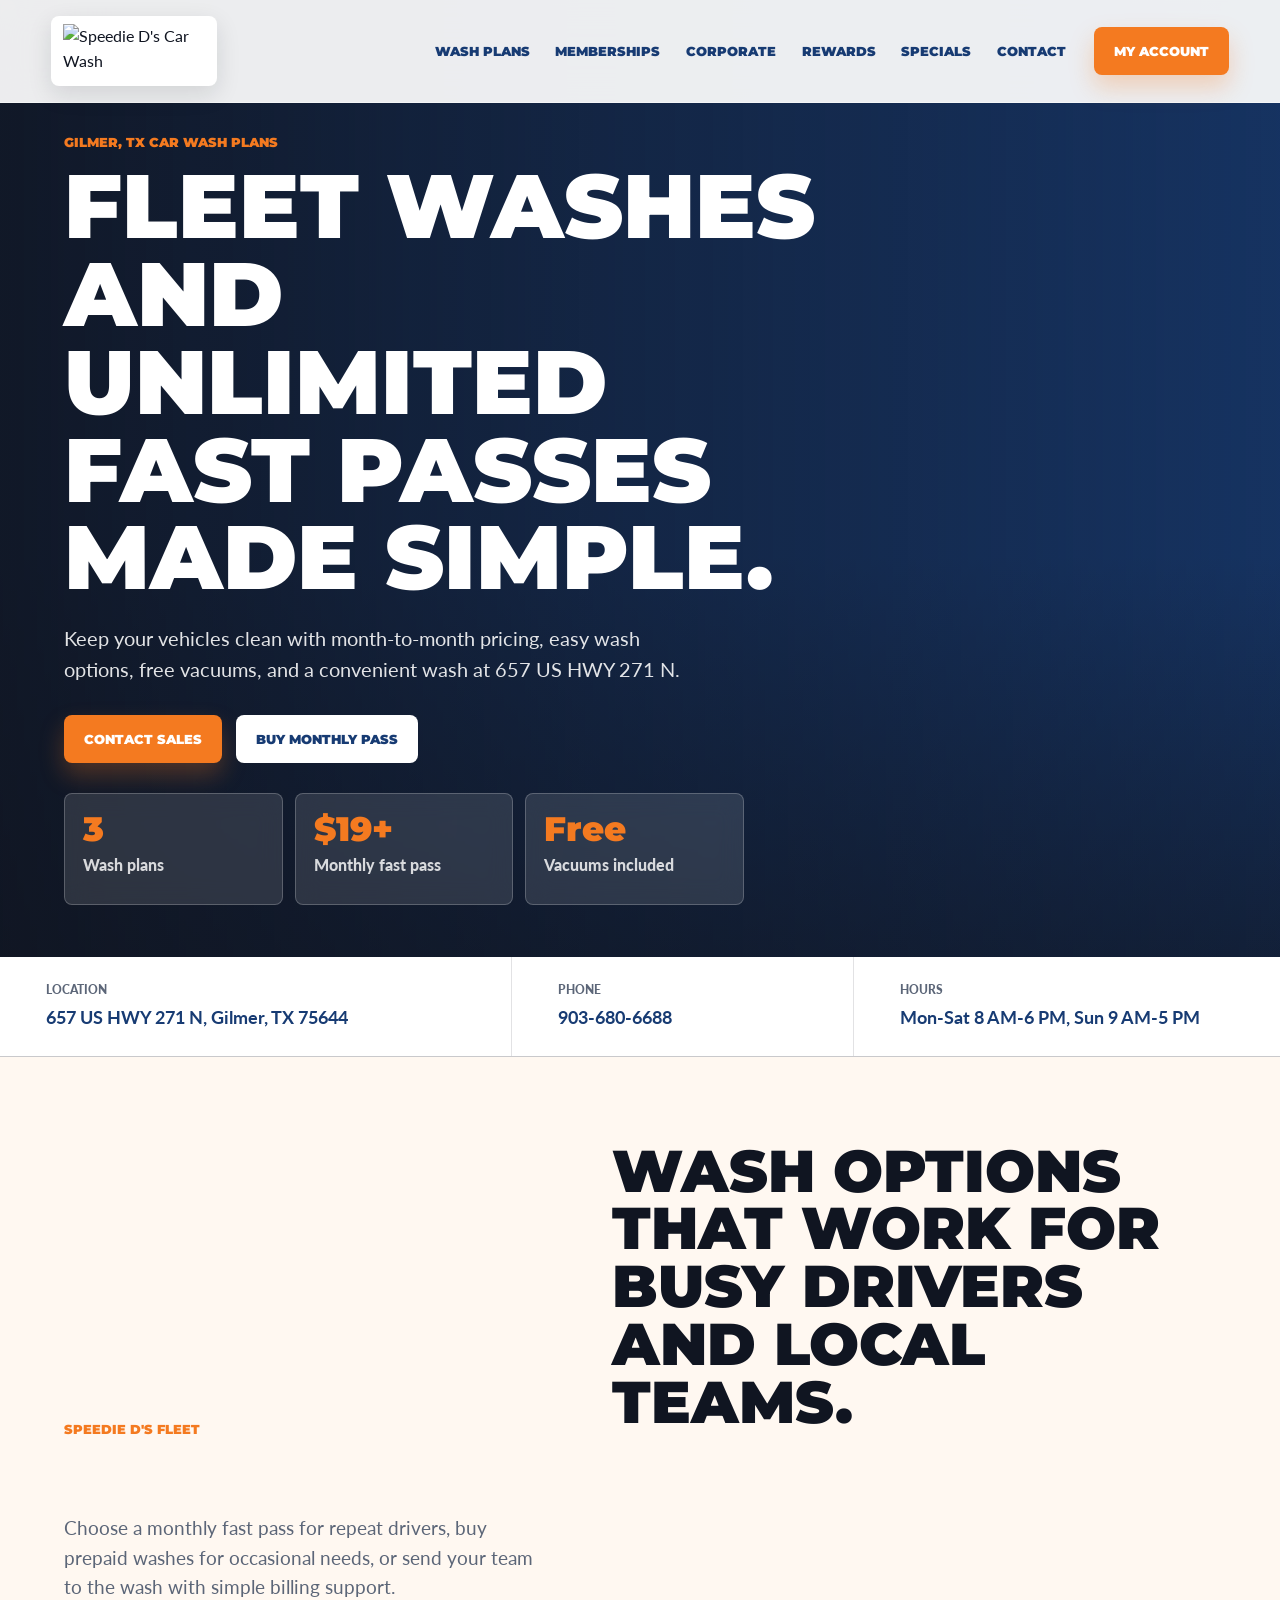
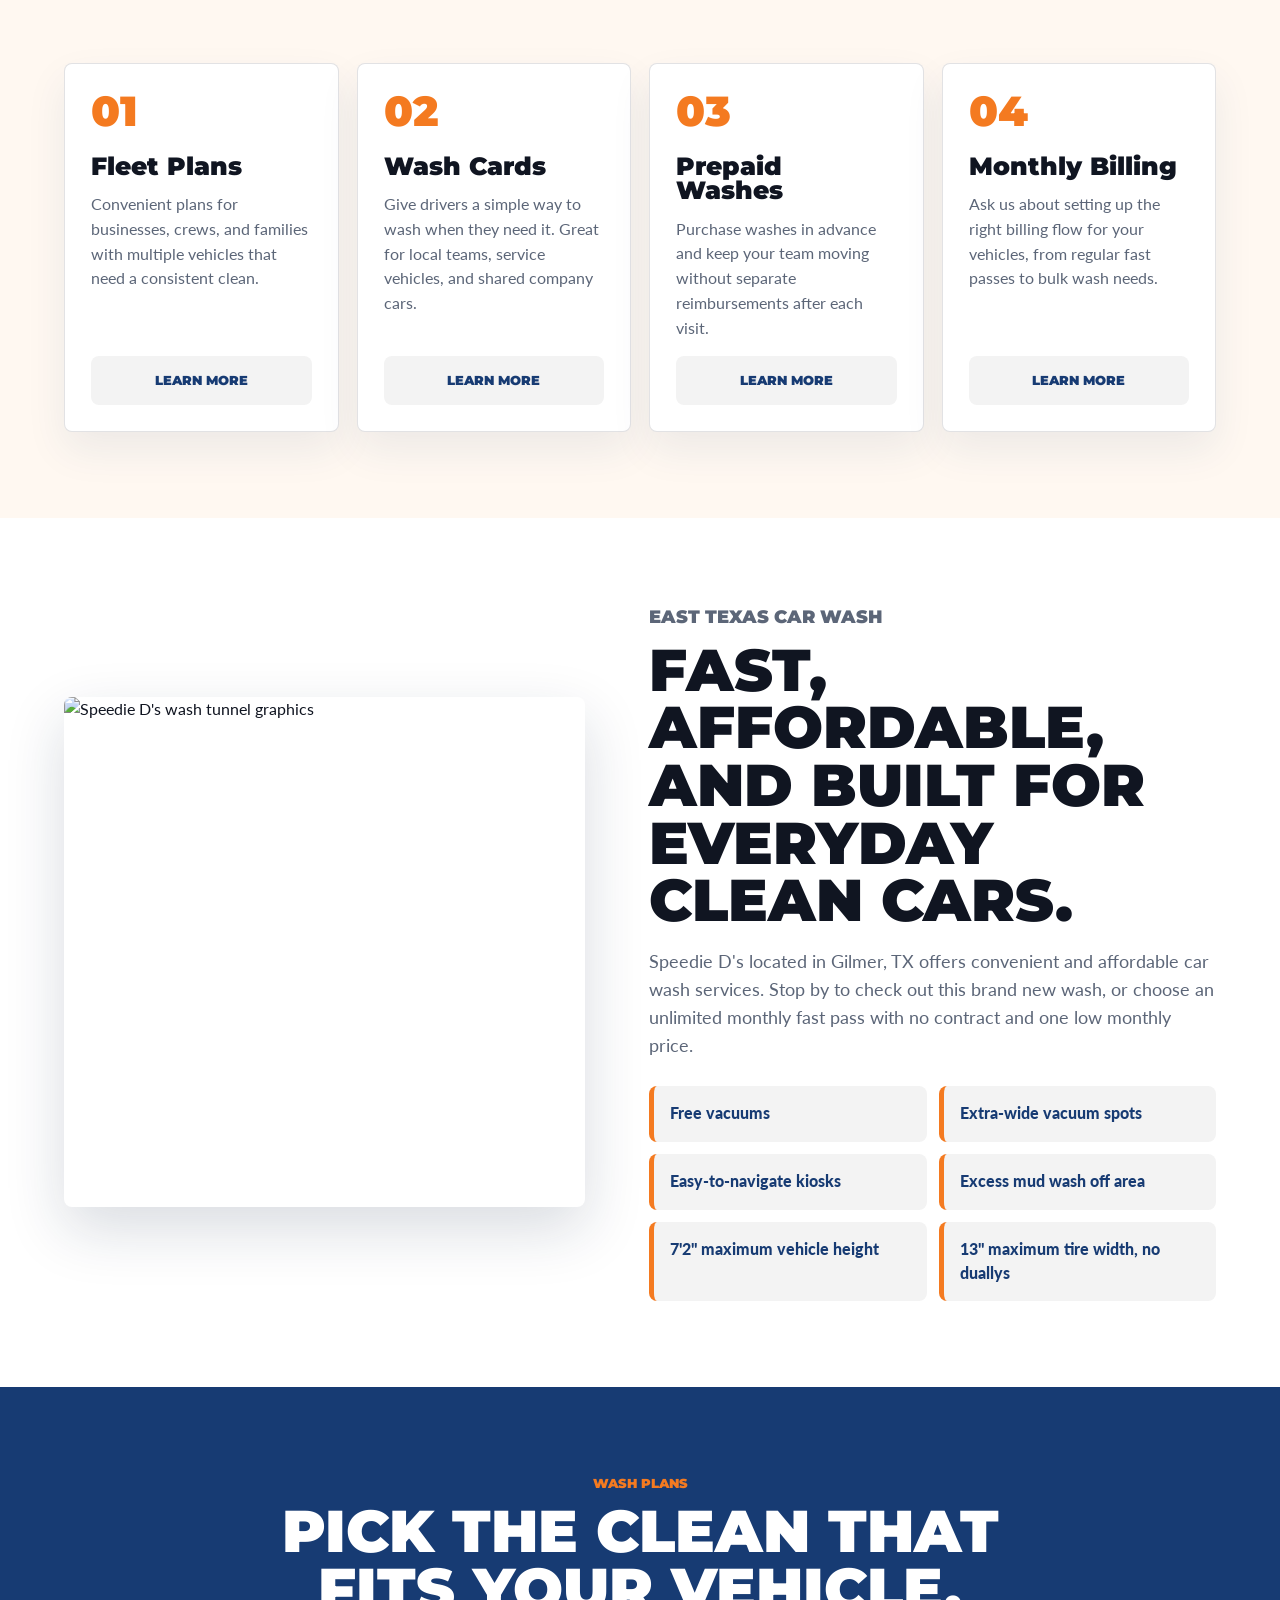
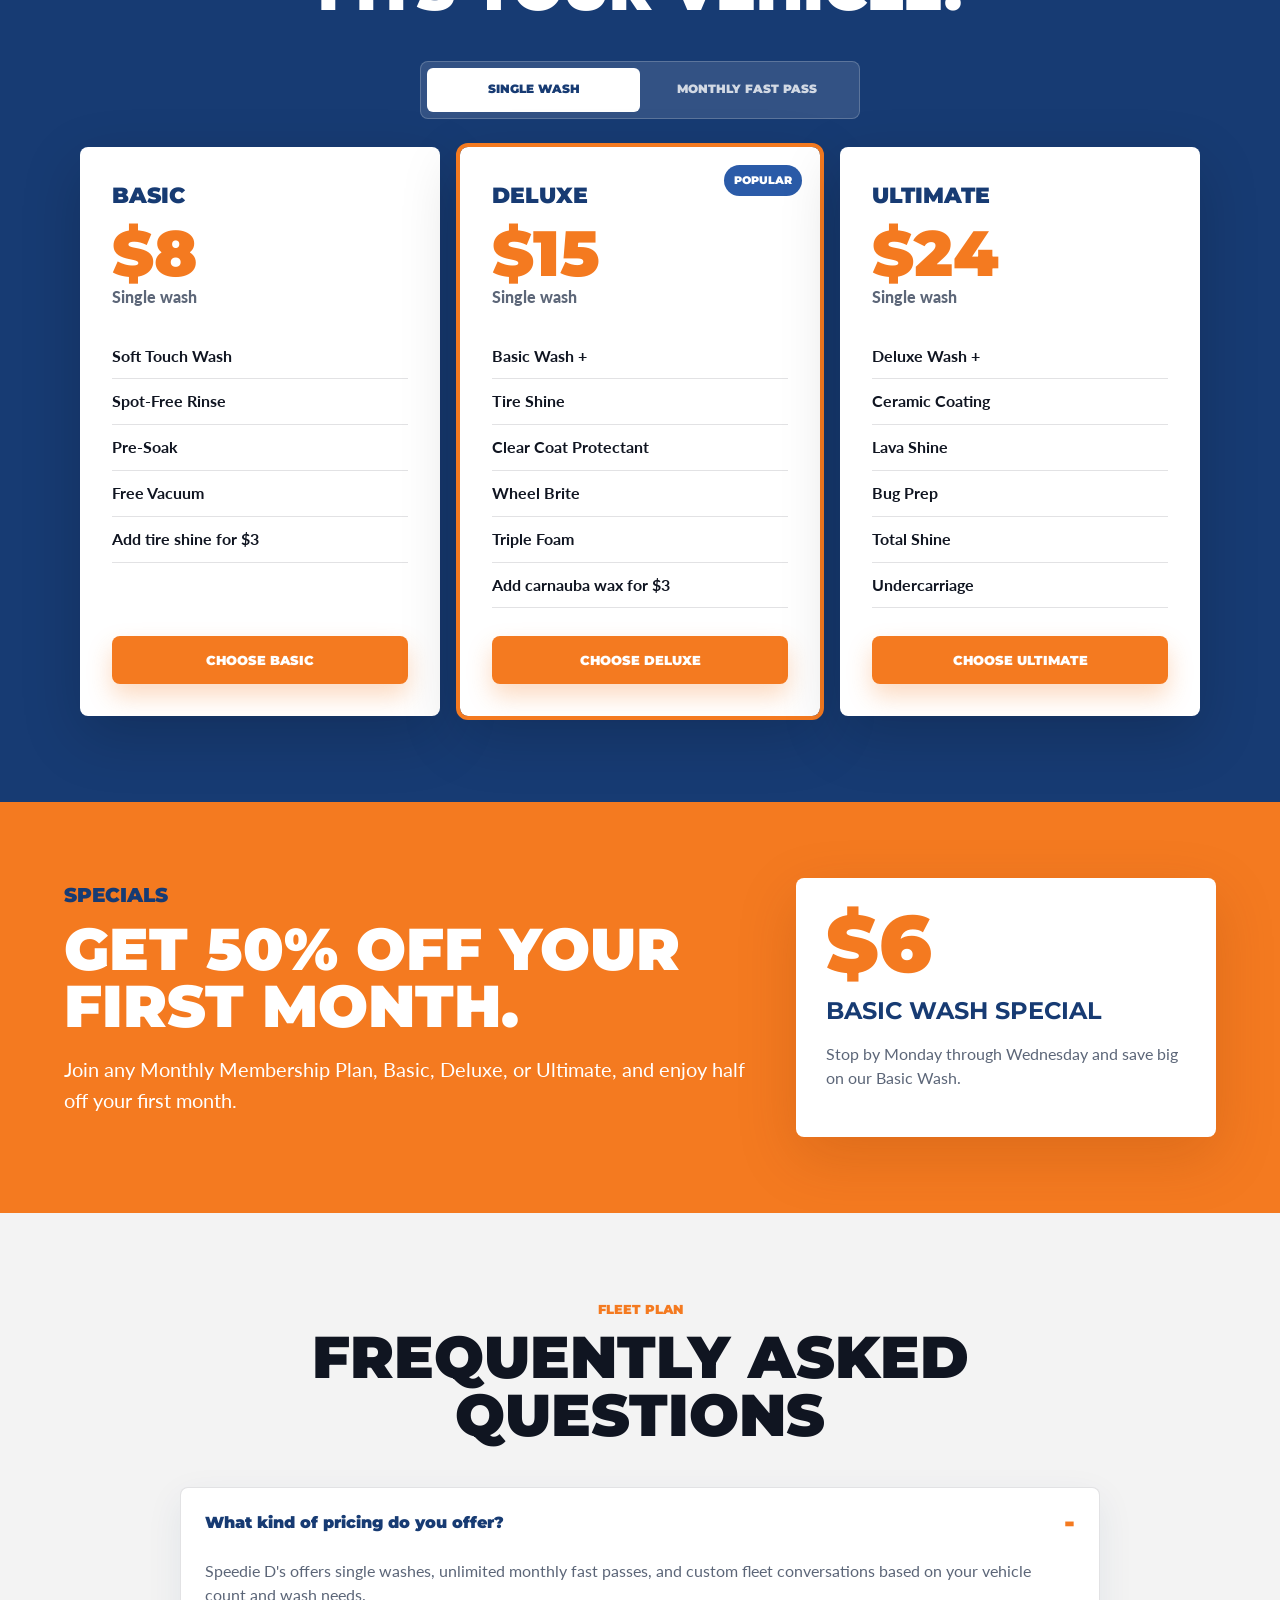
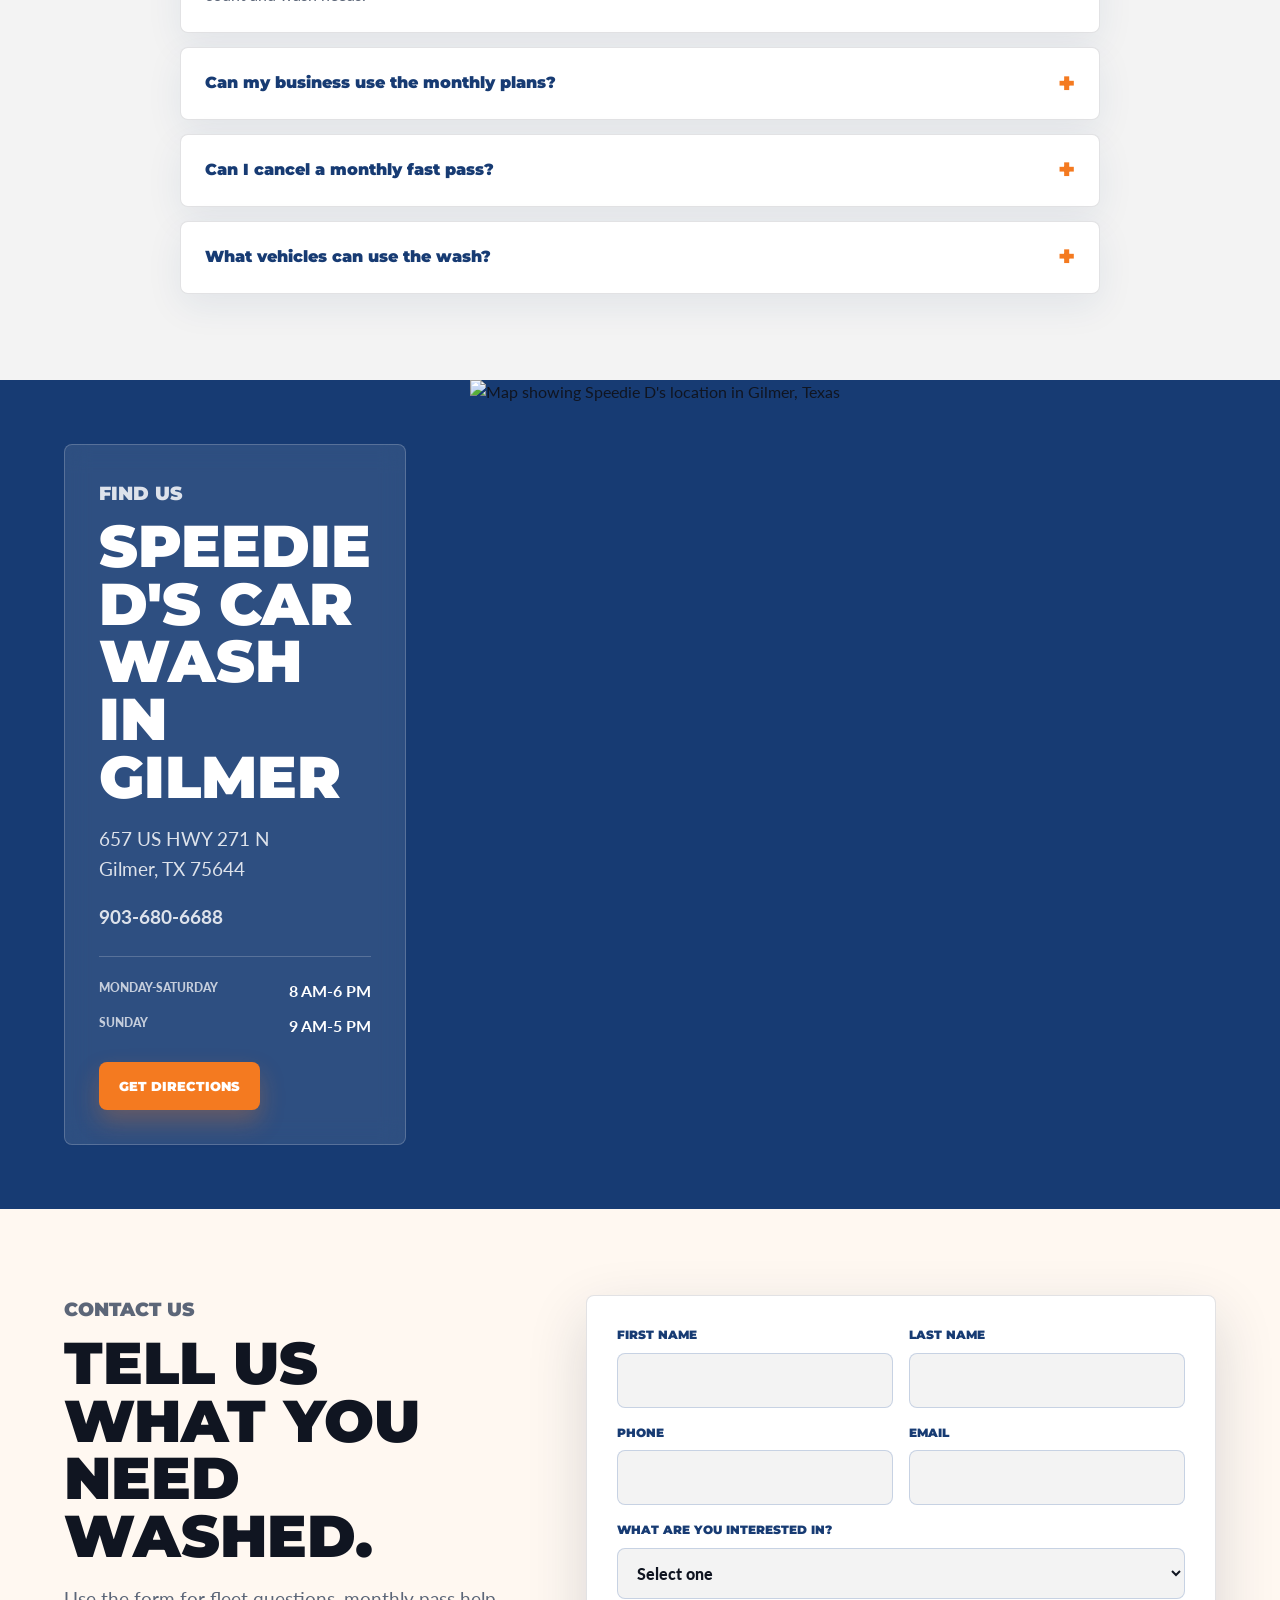
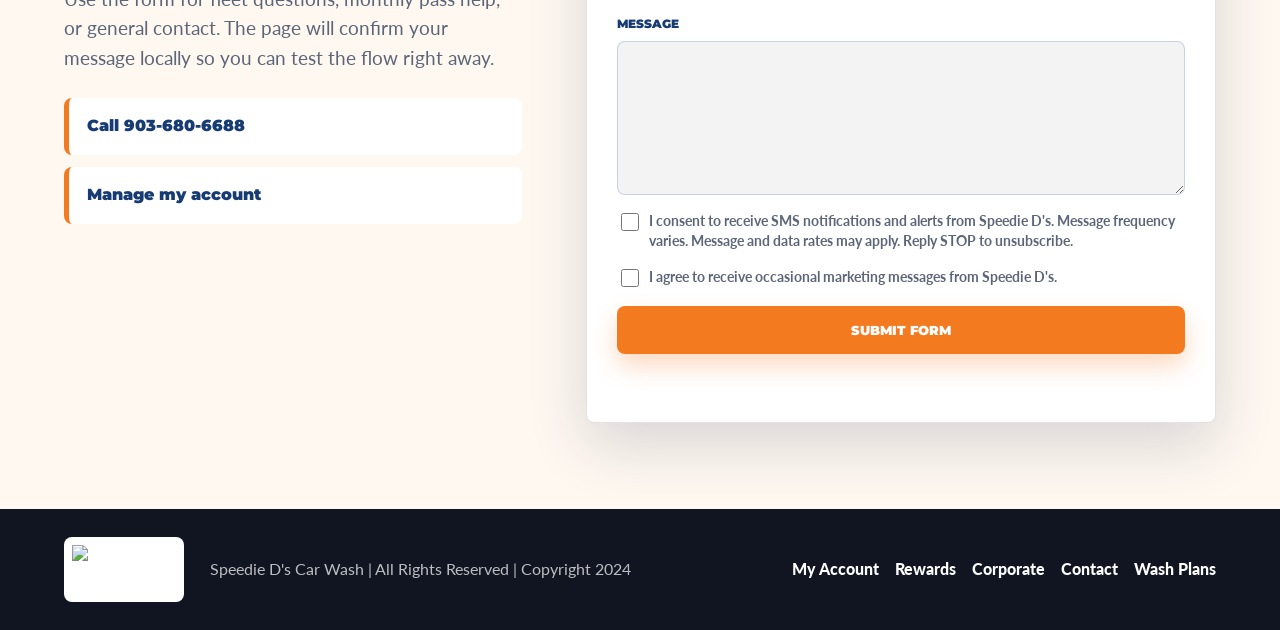
==== commit b00f4c1a: "commit" ====
--- a/index.html
+++ b/index.html
@@ -1,1030 +1,309 @@
-<!DOCTYPE html>
+<!doctype html>
 <html lang="en">
-<head>
-  <meta charset="UTF-8" />
-  <meta name="viewport" content="width=device-width, initial-scale=1.0" />
-  <title>Speedie D's Car Wash | Gilmer, TX - Unlimited Memberships from $19/mo</title>
-  <meta name="description" content="East Texas's favorite car wash. Unlimited memberships from $19/month. No contracts. Free vacuums. 657 US HWY 271 N, Gilmer TX." />
-
-  <!-- Plus Jakarta Sans: clean, distinctive, not generic -->
-  <link rel="preconnect" href="https://fonts.googleapis.com" />
-  <link rel="preconnect" href="https://fonts.gstatic.com" crossorigin />
-  <link href="https://fonts.googleapis.com/css2?family=Plus+Jakarta+Sans:wght@300;400;500;600;700;800&display=swap" rel="stylesheet" />
-
-  <!-- Phosphor Icons -->
-  <script src="https://unpkg.com/@phosphor-icons/web@2.1.1/src/index.js" defer></script>
-
-  <!-- Tailwind CDN -->
-  <script src="https://cdn.tailwindcss.com"></script>
-  <script>
-    tailwind.config = {
-      theme: {
-        extend: {
-          fontFamily: { jakarta: ['"Plus Jakarta Sans"', 'sans-serif'] },
-          colors: {
-            blue:   { DEFAULT: '#2563EB', dark: '#1D4ED8', light: '#DBEAFE', xlight: '#EFF6FF' },
-            ink:    { DEFAULT: '#111827', 2: '#1F2937', 3: '#374151' },
-            muted:  '#6B7280',
-          },
-        }
-      }
-    }
-  </script>
-
-  <style>
-    *, *::before, *::after { box-sizing: border-box; }
-    body { font-family: 'Plus Jakarta Sans', sans-serif; }
-
-    /* Scroll reveal */
-    .sr { opacity: 0; transform: translateY(24px); transition: opacity 0.55s cubic-bezier(0.16,1,0.3,1), transform 0.55s cubic-bezier(0.16,1,0.3,1); }
-    .sr.d1 { transition-delay: 0.08s; }
-    .sr.d2 { transition-delay: 0.16s; }
-    .sr.d3 { transition-delay: 0.24s; }
-    .sr.in  { opacity: 1; transform: none; }
-
-    /* Nav transition */
-    #nav { transition: background 0.25s, box-shadow 0.25s; }
-    #nav.solid { background: rgba(255,255,255,0.97) !important; box-shadow: 0 1px 0 #E5E7EB; }
-    #nav .nav-link-light { color: rgba(255,255,255,0.85); }
-    #nav.solid .nav-link-light { color: #374151; }
-    #nav .logo-light { color: #fff; }
-    #nav.solid .logo-light { color: #111827; }
-    #nav.solid .menu-icon { color: #111827; }
-
-    /* Hero photo */
-    .hero-bg {
-      position: absolute; inset: 0;
-      background-image: url('https://images.unsplash.com/photo-1611239179213-d972da54091a?auto=format&fit=crop&w=1920&h=1080&q=85');
-      background-size: cover; background-position: center center;
-    }
-    .hero-overlay {
-      position: absolute; inset: 0;
-      background: linear-gradient(to top, rgba(5,13,26,0.94) 0%, rgba(5,13,26,0.55) 45%, rgba(5,13,26,0.20) 100%);
-    }
-
-    /* Btn press */
-    .btn { transition: all 0.15s cubic-bezier(0.16,1,0.3,1); }
-    .btn:active { transform: scale(0.97) translateY(1px); }
-
-    /* Plan row */
-    .plan-row { transition: background 0.15s; }
-    .plan-row:hover { background: #EFF6FF; }
-    .plan-row.active { background: #DBEAFE; border-color: #2563EB !important; }
-
-    /* Feature card hover */
-    .feat-card { transition: box-shadow 0.2s, transform 0.2s; }
-    .feat-card:hover { transform: translateY(-3px); box-shadow: 0 16px 48px rgba(17,24,39,0.1); }
-
-    /* Tab underline */
-    .tab-btn { position: relative; padding-bottom: 14px; color: #6B7280; font-weight: 600; font-size: 0.95rem; transition: color 0.15s; }
-    .tab-btn::after { content:''; position:absolute; bottom:0; left:0; right:0; height:2px; border-radius:2px; background:#2563EB; transform:scaleX(0); transition:transform 0.2s; }
-    .tab-btn.active { color: #111827; }
-    .tab-btn.active::after { transform:scaleX(1); }
-
-    /* Quote card */
-    .quote-mark { font-size: 5rem; line-height: 1; color: #DBEAFE; font-weight: 800; }
-
-  </style>
-</head>
-<body class="bg-white text-ink font-jakarta antialiased">
-
-<!-- ================================================================
-     NAV: transparent over hero, turns white on scroll
-     ================================================================ -->
-<nav id="nav" class="fixed top-0 inset-x-0 z-50 bg-transparent">
-  <div class="max-w-7xl mx-auto px-5 lg:px-8 h-[70px] flex items-center justify-between">
-
-    <a href="/" class="logo-light flex items-center shrink-0">
-      <img src="https://assets.cdn.filesafe.space/e4notYo5fJyoxSgPxQkh/media/67408b03d6b97efd8da073c4.png"
-           alt="Speedie D's Car Wash" class="h-12 w-auto object-contain" />
-    </a>
-
-    <ul class="hidden md:flex items-center gap-7">
-      <li><a href="#plans"       class="nav-link-light text-sm font-medium hover:text-white transition-colors">Wash Plans</a></li>
-      <li><a href="membership.html" class="nav-link-light text-sm font-medium hover:text-white transition-colors">Memberships</a></li>
-      <li><a href="corporate.html" class="nav-link-light text-sm font-medium hover:text-white transition-colors">Corporate</a></li>
-      <li><a href="loyalty.html" class="nav-link-light text-sm font-medium hover:text-white transition-colors">Rewards</a></li>
-      <li><a href="#specials"    class="nav-link-light text-sm font-medium hover:text-white transition-colors">Specials</a></li>
-      <li><a href="#contact"     class="nav-link-light text-sm font-medium hover:text-white transition-colors">Contact</a></li>
-      <li>
-        <a href="tel:+19036806688" class="nav-link-light text-sm font-semibold hover:text-white transition-colors flex items-center gap-1.5">
-          <i class="ph-bold ph-phone text-blue"></i>(903) 680-6688
+  <head>
+    <meta charset="utf-8">
+    <meta name="viewport" content="width=device-width, initial-scale=1">
+    <meta name="description" content="Speedie D's Car Wash fleet, monthly fast pass, wash plans, specials, and contact information for Gilmer, TX.">
+    <title>Speedie D's Car Wash | Fleet & Monthly Fast Pass</title>
+    <link rel="preconnect" href="https://fonts.googleapis.com">
+    <link rel="preconnect" href="https://fonts.gstatic.com" crossorigin>
+    <link href="https://fonts.googleapis.com/css2?family=Lato:wght@400;700;900&family=Montserrat:wght@700;800;900&display=swap" rel="stylesheet">
+    <link rel="stylesheet" href="styles.css">
+  </head>
+  <body>
+    <header class="site-header" data-header>
+      <a class="brand" href="#top" aria-label="Speedie D's home">
+        <img src="https://storage.googleapis.com/msgsndr/e4notYo5fJyoxSgPxQkh/media/67587a0e3c5cd5e4ffb06a16.png" alt="Speedie D's Car Wash">
+      </a>
+      <button class="nav-toggle" type="button" aria-label="Open navigation" aria-expanded="false" data-nav-toggle>
+        <span></span>
+        <span></span>
+        <span></span>
+      </button>
+      <nav class="nav" data-nav>
+        <a href="#plans">Wash Plans</a>
+        <a href="membership.html">Memberships</a>
+        <a href="corporate.html">Corporate</a>
+        <a href="loyalty.html">Rewards</a>
+        <a href="#specials">Specials</a>
+        <a href="#contact">Contact</a>
+      </nav>
+      <a class="header-cta" href="account.html">My Account</a>
+    </header>
+
+    <main id="top">
+      <section class="hero">
+        <div class="hero-media" aria-hidden="true">
+          <img src="https://images.unsplash.com/photo-1611239179213-d972da54091a?auto=format&fit=crop&w=1920&h=1080&q=85" alt="Car wash bubbles">
+        </div>
+        <div class="hero-content">
+          <p class="eyebrow">Gilmer, TX car wash plans</p>
+          <h1>Fleet washes and unlimited fast passes made simple.</h1>
+          <p class="hero-copy">Keep your vehicles clean with month-to-month pricing, easy wash options, free vacuums, and a convenient wash at 657 US HWY 271 N.</p>
+          <div class="hero-actions">
+            <a class="btn primary" href="#contact">Contact Sales</a>
+            <a class="btn secondary" href="membership.html">Buy Monthly Pass</a>
+          </div>
+          <div class="hero-stats" aria-label="Speedie D's quick facts">
+            <div>
+              <strong>3</strong>
+              <span>Wash plans</span>
+            </div>
+            <div>
+              <strong>$19+</strong>
+              <span>Monthly fast pass</span>
+            </div>
+            <div>
+              <strong>Free</strong>
+              <span>Vacuums included</span>
+            </div>
+          </div>
+        </div>
+      </section>
+
+      <section class="info-strip" aria-label="Location and hours">
+        <a href="https://maps.google.com/?q=657+US+HWY+271+N+Gilmer+TX+75644" target="_blank" rel="noopener">
+          <span>Location</span>
+          <strong>657 US HWY 271 N, Gilmer, TX 75644</strong>
         </a>
-      </li>
-    </ul>
-
-    <a href="account.html" class="btn hidden md:inline-flex items-center gap-2 bg-blue text-white text-sm font-semibold px-5 py-2.5 rounded-xl hover:bg-blue-dark shrink-0">
-      Manage My Plan <i class="ph-bold ph-arrow-right text-sm"></i>
-    </a>
-
-    <button id="menu-btn" class="md:hidden menu-icon text-white p-2" aria-label="Menu">
-      <i class="ph-bold ph-list text-2xl"></i>
-    </button>
-  </div>
-
-  <!-- Mobile menu -->
-  <div id="mob-menu" class="hidden border-t border-white/10 bg-ink/95 backdrop-blur px-5 py-5 flex-col gap-4 text-sm font-medium">
-    <a href="#plans" class="text-gray-200">Wash Plans</a>
-    <a href="membership.html" class="text-gray-200">Memberships</a>
-    <a href="corporate.html" class="text-gray-200">Corporate</a>
-    <a href="loyalty.html" class="text-[#F47920] font-semibold flex items-center gap-1.5"><i class="ph-bold ph-star-four"></i> Rewards</a>
-    <a href="#specials" class="text-gray-200">Specials</a>
-    <a href="#contact" class="text-gray-200">Contact</a>
-    <a href="tel:+19036806688" class="text-blue font-semibold">(903) 680-6688</a>
-    <a href="account.html" class="btn bg-blue text-white font-semibold px-4 py-3 rounded-xl text-center mt-1">Manage My Plan</a>
-  </div>
-</nav>
-
-
-<!-- ================================================================
-     HERO: Full-bleed photo, overlay gradient, large text at bottom
-     ================================================================ -->
-<section class="relative min-h-[100dvh] flex flex-col justify-end overflow-hidden">
-  <div class="hero-bg"></div>
-  <div class="hero-overlay"></div>
-
-  <!-- Content sits above overlay -->
-  <div class="relative z-10 max-w-7xl mx-auto px-5 lg:px-8 pb-16 md:pb-24 w-full">
-    <div class="max-w-2xl">
-      <div class="inline-flex items-center gap-2 bg-white/10 backdrop-blur-sm border border-white/20 rounded-full px-4 py-1.5 mb-6 sr">
-        <span class="w-2 h-2 rounded-full bg-green-400 animate-pulse shrink-0"></span>
-        <span class="text-white/90 text-xs font-semibold tracking-wide">Gilmer, TX - East Texas</span>
+        <a href="tel:19036806688">
+          <span>Phone</span>
+          <strong>903-680-6688</strong>
+        </a>
+        <div>
+          <span>Hours</span>
+          <strong>Mon-Sat 8 AM-6 PM, Sun 9 AM-5 PM</strong>
+        </div>
+      </section>
+
+      <section class="section fleet-section" id="fleet">
+        <div class="section-heading">
+          <p class="eyebrow">Speedie D's Fleet</p>
+          <h2>Wash options that work for busy drivers and local teams.</h2>
+          <p>Choose a monthly fast pass for repeat drivers, buy prepaid washes for occasional needs, or send your team to the wash with simple billing support.</p>
+        </div>
+        <div class="option-grid">
+          <article class="option-card">
+            <span class="card-number">01</span>
+            <h3>Fleet Plans</h3>
+            <p>Convenient plans for businesses, crews, and families with multiple vehicles that need a consistent clean.</p>
+            <a class="option-link" href="corporate.html">Learn More</a>
+          </article>
+          <article class="option-card">
+            <span class="card-number">02</span>
+            <h3>Wash Cards</h3>
+            <p>Give drivers a simple way to wash when they need it. Great for local teams, service vehicles, and shared company cars.</p>
+            <a class="option-link" href="corporate.html">Learn More</a>
+          </article>
+          <article class="option-card">
+            <span class="card-number">03</span>
+            <h3>Prepaid Washes</h3>
+            <p>Purchase washes in advance and keep your team moving without separate reimbursements after each visit.</p>
+            <a class="option-link" href="corporate.html">Learn More</a>
+          </article>
+          <article class="option-card">
+            <span class="card-number">04</span>
+            <h3>Monthly Billing</h3>
+            <p>Ask us about setting up the right billing flow for your vehicles, from regular fast passes to bulk wash needs.</p>
+            <a class="option-link" href="corporate.html">Learn More</a>
+          </article>
+        </div>
+      </section>
+
+      <section class="section split-section">
+        <div class="image-panel">
+          <img src="https://assets.cdn.filesafe.space/e4notYo5fJyoxSgPxQkh/media/6740a339bbab9f1544997629.png" alt="Speedie D's wash tunnel graphics">
+        </div>
+        <div class="content-panel">
+          <p class="eyebrow">East Texas car wash</p>
+          <h2>Fast, affordable, and built for everyday clean cars.</h2>
+          <p>Speedie D's located in Gilmer, TX offers convenient and affordable car wash services. Stop by to check out this brand new wash, or choose an unlimited monthly fast pass with no contract and one low monthly price.</p>
+          <ul class="feature-list">
+            <li>Free vacuums</li>
+            <li>Extra-wide vacuum spots</li>
+            <li>Easy-to-navigate kiosks</li>
+            <li>Excess mud wash off area</li>
+            <li>7'2" maximum vehicle height</li>
+            <li>13" maximum tire width, no duallys</li>
+          </ul>
+        </div>
+      </section>
+
+      <section class="section plans-section" id="plans">
+        <div class="section-heading compact">
+          <p class="eyebrow">Wash Plans</p>
+          <h2>Pick the clean that fits your vehicle.</h2>
+        </div>
+        <div class="billing-toggle" role="tablist" aria-label="Plan view">
+          <button class="active" type="button" role="tab" aria-selected="true" data-plan-view="single">Single Wash</button>
+          <button type="button" role="tab" aria-selected="false" data-plan-view="monthly">Monthly Fast Pass</button>
+        </div>
+        <div class="plan-grid">
+          <article class="plan-card">
+            <p class="plan-name">Basic</p>
+            <div class="price" data-single="$8" data-monthly="$19">$8</div>
+            <p class="price-label" data-single-label="Single wash" data-monthly-label="Unlimited monthly fast pass">Single wash</p>
+            <ul>
+              <li>Soft Touch Wash</li>
+              <li>Spot-Free Rinse</li>
+              <li>Pre-Soak</li>
+              <li>Free Vacuum</li>
+              <li>Add tire shine for $3</li>
+            </ul>
+            <a href="membership.html?plan=basic">Choose Basic</a>
+          </article>
+          <article class="plan-card featured">
+            <div class="badge">Popular</div>
+            <p class="plan-name">Deluxe</p>
+            <div class="price" data-single="$15" data-monthly="$29">$15</div>
+            <p class="price-label" data-single-label="Single wash" data-monthly-label="Unlimited monthly fast pass">Single wash</p>
+            <ul>
+              <li>Basic Wash +</li>
+              <li>Tire Shine</li>
+              <li>Clear Coat Protectant</li>
+              <li>Wheel Brite</li>
+              <li>Triple Foam</li>
+              <li>Add carnauba wax for $3</li>
+            </ul>
+            <a href="membership.html?plan=deluxe">Choose Deluxe</a>
+          </article>
+          <article class="plan-card">
+            <p class="plan-name">Ultimate</p>
+            <div class="price" data-single="$24" data-monthly="$39">$24</div>
+            <p class="price-label" data-single-label="Single wash" data-monthly-label="Unlimited monthly fast pass">Single wash</p>
+            <ul>
+              <li>Deluxe Wash +</li>
+              <li>Ceramic Coating</li>
+              <li>Lava Shine</li>
+              <li>Bug Prep</li>
+              <li>Total Shine</li>
+              <li>Undercarriage</li>
+            </ul>
+            <a href="membership.html?plan=ultimate">Choose Ultimate</a>
+          </article>
+        </div>
+      </section>
+
+      <section class="specials" id="specials">
+        <div>
+          <p class="eyebrow">Specials</p>
+          <h2>Get 50% off your first month.</h2>
+          <p>Join any Monthly Membership Plan, Basic, Deluxe, or Ultimate, and enjoy half off your first month.</p>
+        </div>
+        <div class="special-card">
+          <span>$6</span>
+          <strong>Basic Wash Special</strong>
+          <p>Stop by Monday through Wednesday and save big on our Basic Wash.</p>
+        </div>
+      </section>
+
+      <section class="section faq-section">
+        <div class="section-heading compact">
+          <p class="eyebrow">Fleet Plan</p>
+          <h2>Frequently asked questions</h2>
+        </div>
+        <div class="faq-list">
+          <details open>
+            <summary>What kind of pricing do you offer?</summary>
+            <p>Speedie D's offers single washes, unlimited monthly fast passes, and custom fleet conversations based on your vehicle count and wash needs.</p>
+          </details>
+          <details>
+            <summary>Can my business use the monthly plans?</summary>
+            <p>Yes. Monthly fast passes are a simple fit for repeat vehicles. For several vehicles or prepaid wash needs, send us a note and we will help match the right setup.</p>
+          </details>
+          <details>
+            <summary>Can I cancel a monthly fast pass?</summary>
+            <p>The current Speedie D's offer is month-to-month with no contract. Use the contact form or pass portal for help managing a plan.</p>
+          </details>
+          <details>
+            <summary>What vehicles can use the wash?</summary>
+            <p>Vehicles must fit the 7'2" height maximum and 13" tire width maximum. Dually vehicles are not supported.</p>
+          </details>
+        </div>
+      </section>
+
+      <section class="location-section" id="location">
+        <div class="location-card">
+          <p class="eyebrow">Find Us</p>
+          <h2>Speedie D's Car Wash in Gilmer</h2>
+          <p>657 US HWY 271 N<br>Gilmer, TX 75644</p>
+          <p><strong>903-680-6688</strong></p>
+          <div class="hours-grid">
+            <span>Monday-Saturday</span>
+            <strong>8 AM-6 PM</strong>
+            <span>Sunday</span>
+            <strong>9 AM-5 PM</strong>
+          </div>
+          <a class="btn primary" href="https://maps.google.com/?q=657+US+HWY+271+N+Gilmer+TX+75644" target="_blank" rel="noopener">Get Directions</a>
+        </div>
+        <img src="https://firebasestorage.googleapis.com/v0/b/highlevel-backend.appspot.com/o/location%2Fe4notYo5fJyoxSgPxQkh%2Fimages%2FNAvNou4fJA9694NGi5la%2FChIJWTLOrbcbNoYRgkk95Hi1Vr0%2Fmap-JgY2ijosXx.jpg" alt="Map showing Speedie D's location in Gilmer, Texas">
+      </section>
+
+      <section class="contact-section" id="contact">
+        <div class="contact-copy">
+          <p class="eyebrow">Contact Us</p>
+          <h2>Tell us what you need washed.</h2>
+          <p>Use the form for fleet questions, monthly pass help, or general contact. The page will confirm your message locally so you can test the flow right away.</p>
+          <div class="mini-contact">
+            <a href="tel:19036806688">Call 903-680-6688</a>
+            <a href="account.html">Manage my account</a>
+          </div>
+        </div>
+        <form class="contact-form" data-contact-form>
+          <div class="form-row">
+            <label>First Name
+              <input name="firstName" autocomplete="given-name" required>
+            </label>
+            <label>Last Name
+              <input name="lastName" autocomplete="family-name" required>
+            </label>
+          </div>
+          <div class="form-row">
+            <label>Phone
+              <input name="phone" type="tel" autocomplete="tel" required>
+            </label>
+            <label>Email
+              <input name="email" type="email" autocomplete="email" required>
+            </label>
+          </div>
+          <label>What are you interested in?
+            <select name="interest" required>
+              <option value="">Select one</option>
+              <option>Fleet plan</option>
+              <option>Monthly membership</option>
+              <option>Wash cards or prepaid washes</option>
+              <option>General question</option>
+            </select>
+          </label>
+          <label>Message
+            <textarea name="message" rows="5" required></textarea>
+          </label>
+          <label class="checkbox-label">
+            <input type="checkbox" name="smsConsent" required>
+            <span>I consent to receive SMS notifications and alerts from Speedie D's. Message frequency varies. Message and data rates may apply. Reply STOP to unsubscribe.</span>
+          </label>
+          <label class="checkbox-label">
+            <input type="checkbox" name="marketingConsent">
+            <span>I agree to receive occasional marketing messages from Speedie D's.</span>
+          </label>
+          <button class="btn primary" type="submit">Submit Form</button>
+          <p class="form-status" role="status" data-form-status></p>
+        </form>
+      </section>
+    </main>
+
+    <footer class="footer">
+      <img src="https://storage.googleapis.com/msgsndr/e4notYo5fJyoxSgPxQkh/media/67587a0e3c5cd5e4ffb06a16.png" alt="Speedie D's Car Wash">
+      <p>Speedie D's Car Wash | All Rights Reserved | Copyright 2024</p>
+      <div>
+        <a href="account.html">My Account</a>
+        <a href="loyalty.html">Rewards</a>
+        <a href="corporate.html">Corporate</a>
+        <a href="#contact">Contact</a>
+        <a href="#plans">Wash Plans</a>
       </div>
-
-      <h1 class="text-white font-extrabold leading-none tracking-tight mb-5 sr d1" style="font-size:clamp(3rem,7vw,5.5rem)">
-        Your Car<br/>Deserves Better.
-      </h1>
-
-      <p class="text-white/75 text-lg leading-relaxed max-w-md mb-8 sr d2">
-        Unlimited washes from $19 a month. No contracts, cancel anytime. Free vacuums with every visit.
-      </p>
-
-      <div class="flex flex-wrap gap-3 sr d3">
-        <a href="#plans" class="btn bg-blue text-white font-semibold px-8 py-3.5 rounded-xl hover:bg-blue-dark text-base">
-          See Wash Plans
-        </a>
-        <a href="corporate.html" class="btn bg-white/10 backdrop-blur border border-white/30 text-white font-semibold px-8 py-3.5 rounded-xl hover:bg-white/20 text-base">
-          Corporate Accounts
-        </a>
-        <a href="loyalty.html" class="btn bg-white/10 backdrop-blur border border-white/30 text-white font-semibold px-8 py-3.5 rounded-xl hover:bg-white/20 text-base flex items-center gap-2">
-          <i class="ph-bold ph-star-four text-[#F47920]"></i> Get a Free Wash
-        </a>
-      </div>
-    </div>
-  </div>
-
-  <!-- Bottom fade -->
-  <div class="absolute bottom-0 inset-x-0 h-24 bg-gradient-to-t from-white to-transparent z-10"></div>
-</section>
-
-
-<!-- ================================================================
-     LOCATION CARD (WhiteWater-style: practical info first)
-     ================================================================ -->
-<div class="bg-gray-50 border-b border-gray-100 px-5 py-10">
-  <div class="max-w-7xl mx-auto">
-    <div class="bg-white rounded-2xl border border-gray-200 px-8 py-7 grid md:grid-cols-[1fr_auto] gap-6 items-center sr">
-      <div class="grid sm:grid-cols-3 gap-6">
-        <div class="flex items-start gap-3">
-          <i class="ph-bold ph-map-pin text-blue text-xl mt-0.5 shrink-0"></i>
-          <div>
-            <p class="text-xs font-bold uppercase tracking-widest text-muted mb-1">Address</p>
-            <p class="font-semibold text-sm leading-snug">657 US HWY 271 N<br/>Gilmer, TX 75644</p>
-          </div>
-        </div>
-        <div class="flex items-start gap-3">
-          <i class="ph-bold ph-clock text-blue text-xl mt-0.5 shrink-0"></i>
-          <div>
-            <p class="text-xs font-bold uppercase tracking-widest text-muted mb-1">Hours</p>
-            <p class="font-semibold text-sm">Mon-Sat &nbsp;8:00am - 7:00pm</p>
-            <p class="font-semibold text-sm">Sunday &nbsp;&nbsp;9:00am - 6:00pm</p>
-          </div>
-        </div>
-        <div class="flex items-start gap-3">
-          <i class="ph-bold ph-phone text-blue text-xl mt-0.5 shrink-0"></i>
-          <div>
-            <p class="text-xs font-bold uppercase tracking-widest text-muted mb-1">Phone</p>
-            <a href="tel:+19036806688" class="font-semibold text-sm text-blue hover:underline">(903) 680-6688</a>
-            <p class="text-xs text-muted mt-1">Call or text anytime</p>
-          </div>
-        </div>
-      </div>
-      <div class="flex gap-3 shrink-0">
-        <a href="https://maps.google.com/?q=657+US+HWY+271+N+Gilmer+TX+75644" target="_blank" rel="noopener"
-           class="btn border border-gray-200 text-ink font-semibold text-sm px-5 py-2.5 rounded-xl hover:border-blue hover:text-blue">
-          Directions
-        </a>
-        <a href="#plans" class="btn bg-blue text-white font-semibold text-sm px-5 py-2.5 rounded-xl hover:bg-blue-dark">
-          Pricing
-        </a>
-      </div>
-    </div>
-  </div>
-</div>
-
-
-<!-- ================================================================
-     PRICING: Tabs - Single Wash / Monthly Membership
-     ================================================================ -->
-<section id="plans" class="py-24 px-5 bg-white">
-  <div class="max-w-7xl mx-auto">
-
-    <div class="sr mb-12">
-      <h2 class="font-extrabold tracking-tight leading-none mb-3" style="font-size:clamp(2rem,4vw,3rem)">
-        Simple, Honest Pricing.
-      </h2>
-      <p class="text-muted max-w-md">One-time washes or unlimited monthly plans. All of them include free vacuums and spot-free rinse.</p>
-    </div>
-
-    <!-- Tab bar -->
-    <div class="flex gap-8 border-b border-gray-200 mb-10 sr">
-      <button class="tab-btn active" onclick="setTab(this,'single')" data-tab="single"><strong>One Time Washes</strong></button>
-      <button class="tab-btn"        onclick="setTab(this,'monthly')" data-tab="monthly">Monthly Membership</button>
-    </div>
-
-    <!-- SINGLE WASH: Feature card + 2 standard cards -->
-    <div id="tab-single">
-      <div class="grid md:grid-cols-3 gap-5">
-
-        <!-- Basic -->
-        <div class="feat-card bg-white border border-gray-200 rounded-2xl p-7 flex flex-col sr">
-          <p class="font-extrabold text-2xl mb-1">Basic</p>
-          <p class="font-extrabold leading-none mb-1 text-blue" style="font-size:3.25rem">$8</p>
-          <p class="text-muted text-sm mb-6">per wash</p>
-          <ul class="space-y-2.5 flex-1 mb-7">
-            <li class="flex gap-2.5 text-sm text-gray-600"><i class="ph-bold ph-check text-blue mt-0.5 shrink-0"></i>Soft touch wash</li>
-            <li class="flex gap-2.5 text-sm text-gray-600"><i class="ph-bold ph-check text-blue mt-0.5 shrink-0"></i>Spot-free rinse</li>
-            <li class="flex gap-2.5 text-sm text-gray-600"><i class="ph-bold ph-check text-blue mt-0.5 shrink-0"></i>Pre-soak treatment</li>
-            <li class="flex gap-2.5 text-sm text-gray-600"><i class="ph-bold ph-check text-blue mt-0.5 shrink-0"></i>Free vacuums</li>
-            <li class="border-t border-gray-100 pt-3 mt-1">
-              <p class="text-[10px] font-extrabold uppercase tracking-widest text-muted mb-2">Add-on available</p>
-              <div class="flex items-center gap-2 text-sm font-bold text-gray-700">
-                <i class="ph-bold ph-plus-circle text-orange-400 shrink-0"></i>
-                Tire shine <span class="ml-auto font-bold text-gray-600">+$3</span>
-              </div>
-            </li>
-          </ul>
-          <a href="membership.html?plan=basic-single" class="btn block text-center border border-gray-200 text-ink font-semibold py-3 rounded-xl hover:border-blue hover:text-blue text-sm">Pay Once</a>
-        </div>
-
-        <!-- Deluxe: Featured -->
-        <div class="feat-card rounded-2xl p-7 flex flex-col relative sr d1" style="background:#1a2f4e;">
-          <span class="absolute top-5 right-5 bg-blue text-white text-xs font-bold px-3 py-1 rounded-full">Most Popular</span>
-          <p class="font-extrabold text-2xl text-white mb-1">Deluxe</p>
-          <p class="font-extrabold leading-none text-white mb-1" style="font-size:3.25rem">$15</p>
-          <p class="text-gray-400 text-sm mb-6">per wash</p>
-          <ul class="space-y-2.5 flex-1 mb-7">
-            <li class="flex gap-2.5 text-sm text-gray-300"><i class="ph-bold ph-check text-blue mt-0.5 shrink-0"></i>Everything in Basic</li>
-            <li class="flex gap-2.5 text-sm text-gray-300"><i class="ph-bold ph-check text-blue mt-0.5 shrink-0"></i>Tire shine</li>
-            <li class="flex gap-2.5 text-sm text-gray-300"><i class="ph-bold ph-check text-blue mt-0.5 shrink-0"></i>Clear coat protectant</li>
-            <li class="flex gap-2.5 text-sm text-gray-300"><i class="ph-bold ph-check text-blue mt-0.5 shrink-0"></i>Wheel Brite treatment</li>
-            <li class="flex gap-2.5 text-sm text-gray-300"><i class="ph-bold ph-check text-blue mt-0.5 shrink-0"></i>Triple foam polish</li>
-            <li class="border-t border-white/10 pt-3 mt-1">
-              <p class="text-[10px] font-extrabold uppercase tracking-widest text-white/50 mb-2">Add-on available</p>
-              <div class="flex items-center gap-2 text-sm font-bold text-white">
-                <i class="ph-bold ph-plus-circle text-orange-400 shrink-0"></i>
-                Carnauba wax <span class="ml-auto font-bold text-white/70">+$3</span>
-              </div>
-            </li>
-          </ul>
-          <a href="membership.html?plan=deluxe-single" class="btn block text-center bg-blue text-white font-semibold py-3 rounded-xl hover:bg-blue-dark text-sm">Pay Once</a>
-        </div>
-
-        <!-- Ultimate -->
-        <div class="feat-card bg-white border border-gray-200 rounded-2xl p-7 flex flex-col sr d2">
-          <p class="font-extrabold text-2xl mb-1">Ultimate</p>
-          <p class="font-extrabold leading-none mb-1 text-blue" style="font-size:3.25rem">$24</p>
-          <p class="text-muted text-sm mb-6">per wash</p>
-          <ul class="space-y-2.5 flex-1 mb-7">
-            <li class="flex gap-2.5 text-sm text-gray-600"><i class="ph-bold ph-check text-blue mt-0.5 shrink-0"></i>Everything in Deluxe</li>
-            <li class="flex gap-2.5 text-sm text-gray-600"><i class="ph-bold ph-check text-blue mt-0.5 shrink-0"></i>Ceramic coating</li>
-            <li class="flex gap-2.5 text-sm text-gray-600"><i class="ph-bold ph-check text-blue mt-0.5 shrink-0"></i>Lava shine treatment</li>
-            <li class="flex gap-2.5 text-sm text-gray-600"><i class="ph-bold ph-check text-blue mt-0.5 shrink-0"></i>Bug prep solution</li>
-            <li class="flex gap-2.5 text-sm text-gray-600"><i class="ph-bold ph-check text-blue mt-0.5 shrink-0"></i>Total shine finish</li>
-            <li class="flex gap-2.5 text-sm text-gray-600"><i class="ph-bold ph-check text-blue mt-0.5 shrink-0"></i>Undercarriage wash</li>
-          </ul>
-          <a href="membership.html?plan=ultimate-single" class="btn block text-center border border-gray-200 text-ink font-semibold py-3 rounded-xl hover:border-blue hover:text-blue text-sm">Pay Once</a>
-        </div>
-      </div>
-
-      <!-- Extras -->
-      <div class="mt-5 bg-gray-50 border border-gray-200 rounded-2xl px-6 py-4 flex flex-wrap items-center gap-x-8 gap-y-3">
-        <p class="text-xs font-extrabold uppercase tracking-widest text-muted">Available Extras</p>
-        <div class="flex items-center gap-2 text-sm font-bold text-gray-700">
-          <i class="ph-bold ph-plus-circle text-orange-400"></i>
-          Mat Cleaning <span class="ml-2 font-bold text-gray-500">$5 per mat</span>
-        </div>
-      </div>
-    </div>
-
-    <!-- MONTHLY MEMBERSHIP: Horizontal comparison rows -->
-    <div id="tab-monthly" class="hidden">
-      <div class="border border-gray-200 rounded-2xl overflow-hidden sr">
-
-        <div class="grid grid-cols-[1fr_auto] md:grid-cols-[1fr_1fr_auto] px-6 py-3.5 bg-gray-50 border-b border-gray-200 text-xs font-bold uppercase tracking-wider text-muted">
-          <span>Plan</span>
-          <span class="hidden md:block">Includes</span>
-          <span class="text-right">Price / Month</span>
-        </div>
-
-        <!-- Basic -->
-        <div class="plan-row grid grid-cols-[1fr_auto] md:grid-cols-[1fr_1fr_auto] px-6 py-5 border-b border-gray-100 items-center cursor-pointer" onclick="pickPlan(this,'basic','19','9.50','Basic Fast Pass')">
-          <div>
-            <p class="font-semibold">Basic Fast Pass</p>
-            <p class="text-xs text-muted mt-0.5">Soft touch wash, spot-free rinse, pre-soak, free vacuums</p>
-          </div>
-          <div class="hidden md:flex flex-wrap gap-2">
-            <span class="bg-gray-100 text-gray-600 text-xs px-2.5 py-1 rounded-lg">Soft touch wash</span>
-            <span class="bg-gray-100 text-gray-600 text-xs px-2.5 py-1 rounded-lg">Spot-free rinse</span>
-            <span class="bg-gray-100 text-gray-600 text-xs px-2.5 py-1 rounded-lg">Pre-soak</span>
-            <span class="bg-gray-100 text-gray-600 text-xs px-2.5 py-1 rounded-lg">Free vacuums</span>
-          </div>
-          <div class="text-right">
-            <p class="font-bold text-lg">$19<span class="text-xs font-normal text-muted">/mo</span></p>
-          </div>
-        </div>
-
-        <!-- Deluxe -->
-        <div class="plan-row grid grid-cols-[1fr_auto] md:grid-cols-[1fr_1fr_auto] px-6 py-5 border-b border-gray-100 items-center cursor-pointer" onclick="pickPlan(this,'deluxe','29','14.50','Deluxe Fast Pass')">
-          <div>
-            <p class="font-semibold">Deluxe Fast Pass</p>
-            <p class="text-xs text-muted mt-0.5">Basic + tire shine, triple foam, clear coat, Wheel Brite</p>
-          </div>
-          <div class="hidden md:flex flex-wrap gap-2">
-            <span class="bg-gray-100 text-gray-600 text-xs px-2.5 py-1 rounded-lg">All Basic perks</span>
-            <span class="bg-gray-100 text-gray-600 text-xs px-2.5 py-1 rounded-lg">Tire shine</span>
-            <span class="bg-gray-100 text-gray-600 text-xs px-2.5 py-1 rounded-lg">Triple foam</span>
-            <span class="bg-gray-100 text-gray-600 text-xs px-2.5 py-1 rounded-lg">Wheel Brite</span>
-          </div>
-          <div class="text-right">
-            <p class="font-bold text-lg">$29<span class="text-xs font-normal text-muted">/mo</span></p>
-          </div>
-        </div>
-
-        <!-- Ultimate: highlighted -->
-        <div class="plan-row active grid grid-cols-[1fr_auto] md:grid-cols-[1fr_1fr_auto] px-6 py-5 border-b border-2 border-blue items-center cursor-pointer" onclick="pickPlan(this,'ultimate','39','19.50','Ultimate Fast Pass')">
-          <div>
-            <div class="flex items-center gap-2.5 mb-0.5">
-              <p class="font-semibold">Ultimate Fast Pass</p>
-              <span class="bg-blue text-white text-xs font-bold px-2.5 py-0.5 rounded-full">Best Value</span>
-            </div>
-            <p class="text-xs text-muted">Deluxe + ceramic coating, lava shine, bug prep, total shine, undercarriage</p>
-          </div>
-          <div class="hidden md:flex flex-wrap gap-2">
-            <span class="bg-blue-light text-blue text-xs px-2.5 py-1 rounded-lg font-medium">All Deluxe perks</span>
-            <span class="bg-blue-light text-blue text-xs px-2.5 py-1 rounded-lg font-medium">Ceramic coating</span>
-            <span class="bg-blue-light text-blue text-xs px-2.5 py-1 rounded-lg font-medium">Lava shine</span>
-            <span class="bg-blue-light text-blue text-xs px-2.5 py-1 rounded-lg font-medium">Undercarriage</span>
-          </div>
-          <div class="text-right">
-            <p class="font-bold text-xl text-blue">$39<span class="text-xs font-normal text-muted">/mo</span></p>
-          </div>
-        </div>
-
-        <!-- Checkout strip -->
-        <div class="bg-gray-50 px-6 py-5 flex flex-col sm:flex-row sm:items-center sm:justify-between gap-4">
-          <div>
-            <p class="font-semibold text-sm">Selected: <span id="sel-name" class="text-blue">Ultimate Fast Pass</span></p>
-            <p class="text-xs text-muted mt-0.5">50% off your first month. No contract, cancel anytime.</p>
-          </div>
-          <a id="sel-cta" href="membership.html?plan=ultimate" class="btn bg-blue text-white font-semibold px-8 py-3 rounded-xl hover:bg-blue-dark text-sm shrink-0 text-center">
-            Start for $19.50 Today
-          </a>
-        </div>
-      </div>
-    </div>
-
-  </div>
-</section>
-
-
-<!-- ================================================================
-     WHAT'S INCLUDED (WhiteWater-style services grid)
-     ================================================================ -->
-<section class="py-20 px-5 bg-white">
-  <div class="max-w-7xl mx-auto">
-    <div class="mb-10 sr">
-      <h2 class="font-extrabold tracking-tight leading-none" style="font-size:clamp(1.75rem,3.5vw,2.5rem)">
-        What's Included with Every Wash.
-      </h2>
-    </div>
-    <div class="grid grid-cols-2 md:grid-cols-3 lg:grid-cols-6 gap-4">
-      <div class="feat-card bg-gray-50 rounded-2xl p-5 flex flex-col items-center text-center gap-3 sr">
-        <div class="w-12 h-12 rounded-xl bg-blue-xlight flex items-center justify-center">
-          <i class="ph-bold ph-wind text-blue text-xl"></i>
-        </div>
-        <div>
-          <p class="font-bold text-sm">High-Power Vacuums</p>
-          <p class="text-muted text-xs mt-1">Free, always on, no timer</p>
-        </div>
-      </div>
-      <div class="feat-card bg-gray-50 rounded-2xl p-5 flex flex-col items-center text-center gap-3 sr d1">
-        <div class="w-12 h-12 rounded-xl bg-blue-xlight flex items-center justify-center">
-          <i class="ph-bold ph-drop-half text-blue text-xl"></i>
-        </div>
-        <div>
-          <p class="font-bold text-sm">Spot-Free Rinse</p>
-          <p class="text-muted text-xs mt-1">No water spots, ever</p>
-        </div>
-      </div>
-      <div class="feat-card bg-gray-50 rounded-2xl p-5 flex flex-col items-center text-center gap-3 sr d2">
-        <div class="w-12 h-12 rounded-xl bg-blue-xlight flex items-center justify-center">
-          <i class="ph-bold ph-spray-bottle text-blue text-xl"></i>
-        </div>
-        <div>
-          <p class="font-bold text-sm">Pre-Soak Treatment</p>
-          <p class="text-muted text-xs mt-1">Loosens dirt before the tunnel</p>
-        </div>
-      </div>
-      <div class="feat-card bg-gray-50 rounded-2xl p-5 flex flex-col items-center text-center gap-3 sr d3">
-        <div class="w-12 h-12 rounded-xl bg-blue-xlight flex items-center justify-center">
-          <i class="ph-bold ph-towel text-blue text-xl"></i>
-        </div>
-        <div>
-          <p class="font-bold text-sm">Microfiber Towels</p>
-          <p class="text-muted text-xs mt-1">Available in drying area</p>
-        </div>
-      </div>
-      <div class="feat-card bg-gray-50 rounded-2xl p-5 flex flex-col items-center text-center gap-3 sr d1">
-        <div class="w-12 h-12 rounded-xl bg-blue-xlight flex items-center justify-center">
-          <i class="ph-bold ph-magic-wand text-blue text-xl"></i>
-        </div>
-        <div>
-          <p class="font-bold text-sm">Air Detail Guns</p>
-          <p class="text-muted text-xs mt-1">Blast out cracks and vents</p>
-        </div>
-      </div>
-      <div class="feat-card bg-gray-50 rounded-2xl p-5 flex flex-col items-center text-center gap-3 sr d2">
-        <div class="w-12 h-12 rounded-xl bg-blue-xlight flex items-center justify-center">
-          <i class="ph-bold ph-sun text-blue text-xl"></i>
-        </div>
-        <div>
-          <p class="font-bold text-sm">Drying Area</p>
-          <p class="text-muted text-xs mt-1">Covered, spacious finish area</p>
-        </div>
-      </div>
-    </div>
-  </div>
-</section>
-
-
-<!-- ================================================================
-     PHOTO CAROUSEL: Speedie D's real photos, stacked slide style
-     ================================================================ -->
-<section class="py-20 bg-gray-50 overflow-hidden">
-  <div class="max-w-7xl mx-auto px-5">
-    <div class="flex items-end justify-between mb-10 sr">
-      <div>
-        <h2 class="font-extrabold tracking-tight leading-none" style="font-size:clamp(1.75rem,3.5vw,2.5rem)">
-          See Speedie D's.
-        </h2>
-        <p class="text-muted text-sm mt-1">Real photos from our location in Gilmer, TX.</p>
-      </div>
-      <!-- Arrow controls -->
-      <div class="flex gap-2 shrink-0">
-        <button onclick="slideGallery(-1)" class="w-11 h-11 rounded-full border border-gray-200 bg-white flex items-center justify-center hover:border-blue hover:text-blue transition-colors" aria-label="Previous">
-          <i class="ph-bold ph-caret-left"></i>
-        </button>
-        <button onclick="slideGallery(1)" class="w-11 h-11 rounded-full border border-gray-200 bg-white flex items-center justify-center hover:border-blue hover:text-blue transition-colors" aria-label="Next">
-          <i class="ph-bold ph-caret-right"></i>
-        </button>
-      </div>
-    </div>
-  </div>
-
-  <!-- Stacked carousel - peek at adjacent slides -->
-  <div class="relative" style="height: 480px;">
-    <div id="gallery-track" class="absolute inset-0 flex items-center" style="touch-action: pan-y;">
-
-      <!-- Each slide is absolutely positioned and transformed by JS -->
-      <div class="gallery-slide absolute left-1/2 rounded-2xl overflow-hidden shadow-2xl cursor-pointer"
-           style="width:min(680px,85vw); height:420px; top:30px; transform:translateX(-50%);"
-           onclick="galleryClick(0)">
-        <img src="https://images.leadconnectorhq.com/image/f_webp/q_80/r_1200/u_https://storage.googleapis.com/msgsndr/e4notYo5fJyoxSgPxQkh/media/67d36b84cb0f93472a5276db.jpeg"
-             alt="Speedie D's Car Wash" class="w-full h-full object-cover" loading="lazy"/>
-      </div>
-      <div class="gallery-slide absolute left-1/2 rounded-2xl overflow-hidden shadow-2xl cursor-pointer"
-           style="width:min(680px,85vw); height:420px; top:30px; transform:translateX(-50%);"
-           onclick="galleryClick(1)">
-        <img src="https://images.leadconnectorhq.com/image/f_webp/q_80/r_1200/u_https://storage.googleapis.com/msgsndr/e4notYo5fJyoxSgPxQkh/media/67d36b8417fbc3dbdd5ad095.jpeg"
-             alt="Speedie D's Car Wash" class="w-full h-full object-cover" loading="lazy"/>
-      </div>
-      <div class="gallery-slide absolute left-1/2 rounded-2xl overflow-hidden shadow-2xl cursor-pointer"
-           style="width:min(680px,85vw); height:420px; top:30px; transform:translateX(-50%);"
-           onclick="galleryClick(2)">
-        <img src="https://images.leadconnectorhq.com/image/f_webp/q_80/r_1200/u_https://storage.googleapis.com/msgsndr/e4notYo5fJyoxSgPxQkh/media/67d36b84a8b39b7c879914d3.jpeg"
-             alt="Speedie D's Car Wash" class="w-full h-full object-cover" loading="lazy"/>
-      </div>
-      <div class="gallery-slide absolute left-1/2 rounded-2xl overflow-hidden shadow-2xl cursor-pointer"
-           style="width:min(680px,85vw); height:420px; top:30px; transform:translateX(-50%);"
-           onclick="galleryClick(3)">
-        <img src="https://images.leadconnectorhq.com/image/f_webp/q_80/r_1200/u_https://storage.googleapis.com/msgsndr/e4notYo5fJyoxSgPxQkh/media/67d36b845106d553d32ed6b6.jpeg"
-             alt="Speedie D's Car Wash" class="w-full h-full object-cover" loading="lazy"/>
-      </div>
-      <div class="gallery-slide absolute left-1/2 rounded-2xl overflow-hidden shadow-2xl cursor-pointer"
-           style="width:min(680px,85vw); height:420px; top:30px; transform:translateX(-50%);"
-           onclick="galleryClick(4)">
-        <img src="https://images.leadconnectorhq.com/image/f_webp/q_80/r_1200/u_https://storage.googleapis.com/msgsndr/e4notYo5fJyoxSgPxQkh/media/67d36b84a8b39bfb5a9914cf.jpeg"
-             alt="Speedie D's Car Wash" class="w-full h-full object-cover" loading="lazy"/>
-      </div>
-      <div class="gallery-slide absolute left-1/2 rounded-2xl overflow-hidden shadow-2xl cursor-pointer"
-           style="width:min(680px,85vw); height:420px; top:30px; transform:translateX(-50%);"
-           onclick="galleryClick(5)">
-        <img src="https://images.leadconnectorhq.com/image/f_webp/q_80/r_1200/u_https://storage.googleapis.com/msgsndr/e4notYo5fJyoxSgPxQkh/media/67d36b84f6feb055daf6624a.jpeg"
-             alt="Speedie D's Car Wash" class="w-full h-full object-cover" loading="lazy"/>
-      </div>
-    </div>
-  </div>
-
-  <!-- Dot indicators -->
-  <div class="flex justify-center gap-2 mt-6" id="gallery-dots">
-    <button onclick="gotoSlide(0)" class="gallery-dot w-2 h-2 rounded-full bg-blue transition-all"></button>
-    <button onclick="gotoSlide(1)" class="gallery-dot w-2 h-2 rounded-full bg-gray-300 transition-all"></button>
-    <button onclick="gotoSlide(2)" class="gallery-dot w-2 h-2 rounded-full bg-gray-300 transition-all"></button>
-    <button onclick="gotoSlide(3)" class="gallery-dot w-2 h-2 rounded-full bg-gray-300 transition-all"></button>
-    <button onclick="gotoSlide(4)" class="gallery-dot w-2 h-2 rounded-full bg-gray-300 transition-all"></button>
-    <button onclick="gotoSlide(5)" class="gallery-dot w-2 h-2 rounded-full bg-gray-300 transition-all"></button>
-  </div>
-</section>
-
-<!-- Lightbox (opened when clicking active slide) -->
-<div id="lightbox" class="fixed inset-0 z-[100] bg-ink/95 hidden items-center justify-center p-4" onclick="closeLightbox()">
-  <button class="absolute top-5 right-5 text-white/70 hover:text-white" onclick="closeLightbox()">
-    <i class="ph-bold ph-x text-3xl"></i>
-  </button>
-  <button class="absolute left-4 top-1/2 -translate-y-1/2 text-white/70 hover:text-white" onclick="shiftLightbox(-1,event)">
-    <i class="ph-bold ph-caret-left text-4xl"></i>
-  </button>
-  <img id="lightbox-img" src="" alt="" class="max-w-full max-h-[90vh] rounded-xl object-contain" onclick="event.stopPropagation()"/>
-  <button class="absolute right-4 top-1/2 -translate-y-1/2 text-white/70 hover:text-white" onclick="shiftLightbox(1,event)">
-    <i class="ph-bold ph-caret-right text-4xl"></i>
-  </button>
-  <p id="lightbox-count" class="absolute bottom-5 left-1/2 -translate-x-1/2 text-white/50 text-sm"></p>
-</div>
-
-
-<!-- ================================================================
-     REWARDS PROMO BANNER
-     ================================================================ -->
-<section class="py-16 px-5 bg-ink">
-  <div class="max-w-7xl mx-auto flex flex-col md:flex-row items-center justify-between gap-8">
-    <div class="flex items-center gap-5">
-      <div class="w-16 h-16 rounded-2xl bg-[#F47920]/15 flex items-center justify-center shrink-0">
-        <i class="ph-bold ph-star-four text-[#F47920] text-3xl"></i>
-      </div>
-      <div>
-        <p class="text-[#F47920] text-xs font-bold uppercase tracking-widest mb-1">Speedie Rewards</p>
-        <h2 class="text-white font-extrabold text-2xl leading-tight">Join for free. Get 2 washes instantly.</h2>
-        <p class="text-gray-400 text-sm mt-1">Earn points every visit, unlock birthday washes, and refer friends for bonuses.</p>
-      </div>
-    </div>
-    <a href="loyalty.html" class="btn shrink-0 text-white font-bold px-7 py-3.5 rounded-xl text-sm whitespace-nowrap" style="background:#F47920;">
-      Join Speedie Rewards <i class="ph-bold ph-arrow-right ml-1"></i>
-    </a>
-  </div>
-</section>
-
-<!-- ================================================================
-     SPECIALS: Photo-background promo cards
-     ================================================================ -->
-<section id="specials" class="py-24 px-5 bg-gray-50">
-  <div class="max-w-7xl mx-auto">
-
-    <div class="max-w-lg mb-12 sr">
-      <h2 class="font-extrabold tracking-tight leading-none mb-3" style="font-size:clamp(2rem,4vw,3rem)">
-        Current Deals.
-      </h2>
-      <p class="text-muted">Real offers, no gimmicks.</p>
-    </div>
-
-    <div class="grid md:grid-cols-[5fr_3fr] gap-5">
-
-      <!-- 50% off first month -->
-      <div class="relative rounded-2xl overflow-hidden min-h-[320px] sr" style="background: linear-gradient(140deg, #C4580A 0%, #F47920 55%, #F9A048 100%);">
-        <div class="absolute inset-0" style="background: linear-gradient(to top, rgba(0,0,0,0.45) 0%, rgba(0,0,0,0.05) 100%);"></div>
-        <div class="relative p-8 md:p-10 h-full flex flex-col justify-end">
-          <p class="text-white/60 text-xs font-bold uppercase tracking-widest mb-3">New Members</p>
-          <h3 class="text-white font-extrabold leading-tight mb-3" style="font-size:clamp(1.8rem,3vw,2.8rem)">
-            50% Off Your First Month
-          </h3>
-          <p class="text-white/80 text-sm max-w-sm mb-6">Sign up for any plan and pay half price the first month. Applied automatically at checkout, no code needed.</p>
-          <a href="membership.html" class="btn self-start bg-white text-orange-700 font-semibold px-6 py-2.5 rounded-xl hover:bg-orange-50 transition-colors text-sm">
-            Claim Offer
-          </a>
-        </div>
-      </div>
-
-      <!-- Right column: 2 stacked -->
-      <div class="flex flex-col gap-5">
-        <div class="bg-ink rounded-2xl p-7 flex-1 sr d1">
-          <p class="text-[#F47920] text-xs font-bold uppercase tracking-widest mb-3">July 4th Special</p>
-          <h3 class="text-white font-extrabold text-3xl mb-2">Details Coming Soon</h3>
-          <p class="text-gray-400 text-sm leading-relaxed">Stay tuned — we've got something special planned for Independence Day. Check back here or follow us for the announcement.</p>
-          <p class="text-gray-500 text-xs mt-4 font-medium">July 4th only · While supplies last</p>
-        </div>
-        <div class="bg-blue rounded-2xl p-7 flex-1 sr d2">
-          <h3 class="text-white font-extrabold text-2xl mb-2">Free Wash on Us</h3>
-          <p class="text-blue-light text-sm leading-relaxed">Sign up for Speedie Rewards and get your first wash completely free. New members only.</p>
-          <a href="loyalty.html" class="btn inline-flex items-center gap-2 mt-5 bg-white text-blue font-semibold px-5 py-2.5 rounded-xl hover:bg-blue-xlight text-sm">
-            <i class="ph-bold ph-star-four"></i>
-            Join Now to Get a Free Wash
-          </a>
-          <p class="text-white/40 text-xs mt-4 leading-relaxed">By texting FREE you consent to receive SMS messages from Speedie D's Car Wash. Msg &amp; data rates may apply. Message frequency varies. Text HELP for help, STOP to unsubscribe at any time. See <a href="terms.html" class="underline hover:text-white/70">Terms</a> and <a href="privacy.html" class="underline hover:text-white/70">Privacy Policy</a>.</p>
-        </div>
-      </div>
-    </div>
-  </div>
-</section>
-
-
-<!-- ================================================================
-     REVIEWS
-     ================================================================ -->
-<section class="py-24 px-5 bg-white">
-  <div class="max-w-7xl mx-auto">
-
-    <div class="max-w-lg mb-14 sr">
-      <h2 class="font-extrabold tracking-tight leading-none mb-3" style="font-size:clamp(2rem,4vw,3rem)">
-        Customer Reviews.
-      </h2>
-    </div>
-
-    <div class="grid md:grid-cols-3 gap-6">
-      <div class="bg-gray-50 rounded-2xl p-7 sr">
-        <div class="flex gap-1 mb-4">
-          <i class="ph-fill ph-star text-yellow-400"></i><i class="ph-fill ph-star text-yellow-400"></i><i class="ph-fill ph-star text-yellow-400"></i><i class="ph-fill ph-star text-yellow-400"></i><i class="ph-fill ph-star text-yellow-400"></i>
-        </div>
-        <p class="text-gray-700 text-sm leading-relaxed mb-5">"Been coming here for months. The Ultimate pass is worth every dollar - my truck looks brand new every time I pull out."</p>
-        <div class="flex items-center gap-3">
-          <img src="https://picsum.photos/seed/texan-man-40s/48/48" alt="" class="w-10 h-10 rounded-full object-cover" aria-hidden="true"/>
-          <div>
-            <p class="font-semibold text-sm">Mike R.</p>
-            <p class="text-xs text-muted">Gilmer, TX</p>
-          </div>
-        </div>
-      </div>
-
-      <div class="bg-gray-50 rounded-2xl p-7 sr d1">
-        <div class="flex gap-1 mb-4">
-          <i class="ph-fill ph-star text-yellow-400"></i><i class="ph-fill ph-star text-yellow-400"></i><i class="ph-fill ph-star text-yellow-400"></i><i class="ph-fill ph-star text-yellow-400"></i><i class="ph-fill ph-star text-yellow-400"></i>
-        </div>
-        <p class="text-gray-700 text-sm leading-relaxed mb-5">"Canceled my old membership at another place and switched here. Cheaper, faster, and the free vacuums have tons of room."</p>
-        <div class="flex items-center gap-3">
-          <img src="https://picsum.photos/seed/woman-texas-50s/48/48" alt="" class="w-10 h-10 rounded-full object-cover" aria-hidden="true"/>
-          <div>
-            <p class="font-semibold text-sm">Sandra K.</p>
-            <p class="text-xs text-muted">Gilmer, TX</p>
-          </div>
-        </div>
-      </div>
-
-      <div class="bg-gray-50 rounded-2xl p-7 sr d2">
-        <div class="flex gap-1 mb-4">
-          <i class="ph-fill ph-star text-yellow-400"></i><i class="ph-fill ph-star text-yellow-400"></i><i class="ph-fill ph-star text-yellow-400"></i><i class="ph-fill ph-star text-yellow-400"></i><i class="ph-fill ph-star text-yellow-400"></i>
-        </div>
-        <p class="text-gray-700 text-sm leading-relaxed mb-5">"The kiosk is super fast and the staff is always friendly. Monday $6 wash is a great deal. I take both my cars here."</p>
-        <div class="flex items-center gap-3">
-          <img src="https://picsum.photos/seed/man-cars-texas-30s/48/48" alt="" class="w-10 h-10 rounded-full object-cover" aria-hidden="true"/>
-          <div>
-            <p class="font-semibold text-sm">James T.</p>
-            <p class="text-xs text-muted">Gilmer, TX</p>
-          </div>
-        </div>
-      </div>
-    </div>
-  </div>
-</section>
-
-
-
-
-<!-- ================================================================
-     CONTACT + HOURS
-     ================================================================ -->
-<section id="contact" class="py-24 px-5 bg-white">
-  <div class="max-w-7xl mx-auto grid md:grid-cols-2 gap-16 items-start">
-
-    <div class="sr">
-      <h2 class="font-extrabold tracking-tight leading-none mb-10" style="font-size:clamp(2rem,4vw,3rem)">Find Us.</h2>
-
-      <div class="space-y-7">
-        <div class="flex gap-4 items-start">
-          <div class="w-10 h-10 rounded-xl bg-blue-xlight flex items-center justify-center shrink-0">
-            <i class="ph-bold ph-map-pin text-blue"></i>
-          </div>
-          <div>
-            <p class="font-semibold text-sm mb-0.5">Address</p>
-            <p class="text-muted text-sm">657 US HWY 271 N, Gilmer, TX 75644</p>
-          </div>
-        </div>
-
-        <div class="flex gap-4 items-start">
-          <div class="w-10 h-10 rounded-xl bg-blue-xlight flex items-center justify-center shrink-0">
-            <i class="ph-bold ph-phone text-blue"></i>
-          </div>
-          <div>
-            <p class="font-semibold text-sm mb-0.5">Phone</p>
-            <a href="tel:+19036806688" class="text-blue text-sm hover:underline">(903) 680-6688</a>
-          </div>
-        </div>
-
-        <div class="flex gap-4 items-start">
-          <div class="w-10 h-10 rounded-xl bg-blue-xlight flex items-center justify-center shrink-0">
-            <i class="ph-bold ph-clock text-blue"></i>
-          </div>
-          <div>
-            <p class="font-semibold text-sm mb-2">Hours</p>
-            <div class="space-y-1.5 text-sm">
-              <div class="flex justify-between gap-10">
-                <span class="text-muted">Mon - Sat</span>
-                <span class="font-medium">8:00am - 7:00pm</span>
-              </div>
-              <div class="flex justify-between gap-10">
-                <span class="text-muted">Sunday</span>
-                <span class="font-medium">9:00am - 6:00pm</span>
-              </div>
-            </div>
-          </div>
-        </div>
-
-        <div class="flex gap-4 items-start">
-          <div class="w-10 h-10 rounded-xl bg-amber-50 flex items-center justify-center shrink-0">
-            <i class="ph-bold ph-warning text-amber-500"></i>
-          </div>
-          <div>
-            <p class="font-semibold text-sm mb-0.5">Vehicle Limits</p>
-            <p class="text-muted text-sm">Max height 7'2" - Max tire width 13" - No dual-wheel trucks</p>
-          </div>
-        </div>
-      </div>
-    </div>
-
-    <!-- Contact form + Map -->
-    <div class="sr d1 space-y-5">
-      <!-- Contact form -->
-      <form id="contact-form" onsubmit="submitContact(event)" class="bg-gray-50 border border-gray-200 rounded-2xl p-6 space-y-4">
-        <h3 class="font-bold text-lg mb-1">Send Us a Message</h3>
-        <div class="grid sm:grid-cols-2 gap-4">
-          <div>
-            <label class="block text-xs font-semibold text-muted uppercase tracking-wide mb-1.5">Name</label>
-            <input type="text" id="c-name" required placeholder="Your name"
-              class="w-full border border-gray-200 rounded-xl px-4 py-2.5 text-sm bg-white focus:outline-none focus:border-blue focus:ring-2 focus:ring-blue/20" />
-          </div>
-          <div>
-            <label class="block text-xs font-semibold text-muted uppercase tracking-wide mb-1.5">Phone</label>
-            <input type="tel" id="c-phone" placeholder="(903) 555-1234"
-              class="w-full border border-gray-200 rounded-xl px-4 py-2.5 text-sm bg-white focus:outline-none focus:border-blue focus:ring-2 focus:ring-blue/20" />
-          </div>
-        </div>
-        <div>
-          <label class="block text-xs font-semibold text-muted uppercase tracking-wide mb-1.5">Email</label>
-          <input type="email" id="c-email" required placeholder="you@example.com"
-            class="w-full border border-gray-200 rounded-xl px-4 py-2.5 text-sm bg-white focus:outline-none focus:border-blue focus:ring-2 focus:ring-blue/20" />
-        </div>
-        <div>
-          <label class="block text-xs font-semibold text-muted uppercase tracking-wide mb-1.5">Message</label>
-          <textarea id="c-msg" required rows="3" placeholder="How can we help you?"
-            class="w-full border border-gray-200 rounded-xl px-4 py-2.5 text-sm bg-white focus:outline-none focus:border-blue focus:ring-2 focus:ring-blue/20 resize-none"></textarea>
-        </div>
-        <button type="submit" class="btn w-full bg-blue text-white font-semibold py-3 rounded-xl hover:bg-blue-dark text-sm">
-          Send Message <i class="ph-bold ph-paper-plane-right ml-1"></i>
-        </button>
-        <div id="c-success" class="hidden text-center py-2 text-green-600 text-sm font-semibold">
-          <i class="ph-bold ph-check-circle mr-1"></i>Message sent! We'll get back to you soon.
-        </div>
-      </form>
-
-      <!-- Map -->
-      <div class="rounded-2xl overflow-hidden border border-gray-200 h-[260px]">
-        <iframe
-          src="https://www.google.com/maps/embed?pb=!1m18!1m12!1m3!1d3316.1234!2d-94.9637!3d32.7345!2m3!1f0!2f0!3f0!3m2!1i1024!2i768!4f13.1!3m3!1m2!1s0x0%3A0x0!2zMzLCsDQ0JzA0LjIiTiA5NMKwNTcnNDkuMyJX!5e0!3m2!1sen!2sus!4v1"
-          width="100%" height="100%" style="border:0" allowfullscreen loading="lazy"
-          referrerpolicy="no-referrer-when-downgrade"
-          title="Speedie D's Car Wash - 657 US HWY 271 N, Gilmer TX"
-        ></iframe>
-      </div>
-      <div class="grid grid-cols-2 gap-3">
-        <a href="https://maps.google.com/?q=657+US+HWY+271+N+Gilmer+TX+75644" target="_blank" rel="noopener" class="btn text-center border border-gray-200 text-ink font-medium py-3 rounded-xl hover:border-blue hover:text-blue transition-colors text-sm">
-          Get Directions
-        </a>
-        <a href="tel:+19036806688" class="btn text-center bg-blue text-white font-medium py-3 rounded-xl hover:bg-blue-dark transition-colors text-sm">
-          Call Us
-        </a>
-      </div>
-    </div>
-
-  </div>
-</section>
-
-
-<!-- ================================================================
-     FOOTER
-     ================================================================ -->
-<footer class="bg-ink text-gray-400 py-14 px-5">
-  <div class="max-w-7xl mx-auto">
-    <div class="grid md:grid-cols-[2fr_1fr_1fr] gap-10 mb-12">
-
-      <div>
-        <a href="/" class="inline-block mb-4">
-          <img src="https://assets.cdn.filesafe.space/e4notYo5fJyoxSgPxQkh/media/67408b03d6b97efd8da073c4.png"
-               alt="Speedie D's Car Wash" class="h-12 w-auto object-contain brightness-0 invert" />
-        </a>
-        <p class="text-sm leading-relaxed max-w-xs">East Texas's car wash. Unlimited memberships from $19/month. Gilmer, TX.</p>
-      </div>
-
-      <div>
-        <p class="text-white text-sm font-semibold mb-4">Quick Links</p>
-        <ul class="space-y-2.5 text-sm">
-          <li><a href="#plans" class="hover:text-white transition-colors">Wash Plans</a></li>
-          <li><a href="membership.html" class="hover:text-white transition-colors">Memberships</a></li>
-          <li><a href="loyalty.html" class="hover:text-white transition-colors">Speedie Rewards</a></li>
-          <li><a href="corporate.html" class="hover:text-white transition-colors">Corporate Accounts</a></li>
-          <li><a href="#specials" class="hover:text-white transition-colors">Specials</a></li>
-          <li><a href="#contact" class="hover:text-white transition-colors">Contact</a></li>
-        </ul>
-      </div>
-
-      <div>
-        <p class="text-white text-sm font-semibold mb-4">Contact</p>
-        <ul class="space-y-2.5 text-sm">
-          <li><a href="tel:+19036806688" class="hover:text-white transition-colors">(903) 680-6688</a></li>
-          <li class="text-gray-500 leading-relaxed">657 US HWY 271 N<br/>Gilmer, TX 75644</li>
-          <li class="text-gray-500 text-xs mt-1">Mon-Sat 8am-7pm<br/>Sun 9am-6pm</li>
-        </ul>
-      </div>
-    </div>
-
-    <div class="border-t border-white/10 pt-8 flex flex-col md:flex-row justify-between items-center gap-4 text-xs text-gray-500">
-      <p>2025 Speedie D's East Texas Car Wash. All rights reserved.</p>
-      <div class="flex gap-5">
-        <a href="privacy.html" class="hover:text-white transition-colors">Privacy Policy</a>
-        <a href="terms.html" class="hover:text-white transition-colors">Terms of Service</a>
-      </div>
-    </div>
-  </div>
-</footer>
-
-
-<!-- ================================================================
-     JS
-     ================================================================ -->
-<script>
-  // ── Photo carousel ──
-  const galleryImgs = [
-    'https://images.leadconnectorhq.com/image/f_webp/q_80/r_1200/u_https://storage.googleapis.com/msgsndr/e4notYo5fJyoxSgPxQkh/media/67d36b84cb0f93472a5276db.jpeg',
-    'https://images.leadconnectorhq.com/image/f_webp/q_80/r_1200/u_https://storage.googleapis.com/msgsndr/e4notYo5fJyoxSgPxQkh/media/67d36b8417fbc3dbdd5ad095.jpeg',
-    'https://images.leadconnectorhq.com/image/f_webp/q_80/r_1200/u_https://storage.googleapis.com/msgsndr/e4notYo5fJyoxSgPxQkh/media/67d36b84a8b39b7c879914d3.jpeg',
-    'https://images.leadconnectorhq.com/image/f_webp/q_80/r_1200/u_https://storage.googleapis.com/msgsndr/e4notYo5fJyoxSgPxQkh/media/67d36b845106d553d32ed6b6.jpeg',
-    'https://images.leadconnectorhq.com/image/f_webp/q_80/r_1200/u_https://storage.googleapis.com/msgsndr/e4notYo5fJyoxSgPxQkh/media/67d36b84a8b39bfb5a9914cf.jpeg',
-    'https://images.leadconnectorhq.com/image/f_webp/q_80/r_1200/u_https://storage.googleapis.com/msgsndr/e4notYo5fJyoxSgPxQkh/media/67d36b84f6feb055daf6624a.jpeg',
-  ];
-  let gIdx = 0;
-  const slides = document.querySelectorAll('.gallery-slide');
-  const dots   = document.querySelectorAll('.gallery-dot');
-
-  function renderGallery() {
-    const total  = slides.length;
-    const ww     = window.innerWidth;
-    const gap    = Math.min(340, ww * 0.55); // offset per position from center
-
-    slides.forEach((slide, i) => {
-      const offset = ((i - gIdx + total) % total);
-      // Map offset: 0=active, 1=right, 2=far-right, last=left, etc
-      const pos = offset > total / 2 ? offset - total : offset;
-
-      const tx     = pos * gap;
-      const scale  = pos === 0 ? 1 : Math.max(0.82, 1 - Math.abs(pos) * 0.09);
-      const z      = 10 - Math.abs(pos);
-      const bright = pos === 0 ? 1 : Math.max(0.45, 1 - Math.abs(pos) * 0.28);
-
-      slide.style.transition = 'transform 0.45s cubic-bezier(0.16,1,0.3,1), filter 0.45s, z-index 0s';
-      slide.style.transform  = `translateX(calc(-50% + ${tx}px)) scale(${scale})`;
-      slide.style.zIndex     = z;
-      slide.style.filter     = `brightness(${bright})`;
-    });
-
-    dots.forEach((d, i) => {
-      d.style.background = i === gIdx ? '#2563EB' : '#D1D5DB';
-      d.style.width      = i === gIdx ? '24px' : '8px';
-      d.style.borderRadius = '9999px';
-    });
-  }
-
-  function gotoSlide(i) { gIdx = i; renderGallery(); }
-  function slideGallery(dir) { gIdx = (gIdx + dir + slides.length) % slides.length; renderGallery(); }
-  function galleryClick(i) {
-    if (i !== gIdx) { gotoSlide(i); return; }
-    openLightbox(i);
-  }
-
-  renderGallery();
-  window.addEventListener('resize', renderGallery);
-
-  // Touch swipe on carousel
-  const track = document.getElementById('gallery-track');
-  let tsX = null;
-  track.addEventListener('touchstart', e => { tsX = e.touches[0].clientX; }, { passive: true });
-  track.addEventListener('touchend', e => {
-    if (tsX === null) return;
-    const dx = e.changedTouches[0].clientX - tsX;
-    if (Math.abs(dx) > 40) slideGallery(dx < 0 ? 1 : -1);
-    tsX = null;
-  });
-
-  // Lightbox
-  let lbIdx = 0;
-  function openLightbox(i) {
-    lbIdx = i;
-    document.getElementById('lightbox-img').src = galleryImgs[i];
-    document.getElementById('lightbox-count').textContent = `${i+1} / ${galleryImgs.length}`;
-    const lb = document.getElementById('lightbox');
-    lb.classList.remove('hidden'); lb.classList.add('flex');
-    document.body.style.overflow = 'hidden';
-  }
-  function closeLightbox() {
-    const lb = document.getElementById('lightbox');
-    lb.classList.add('hidden'); lb.classList.remove('flex');
-    document.body.style.overflow = '';
-  }
-  function shiftLightbox(dir, e) {
-    e.stopPropagation();
-    lbIdx = (lbIdx + dir + galleryImgs.length) % galleryImgs.length;
-    document.getElementById('lightbox-img').src = galleryImgs[lbIdx];
-    document.getElementById('lightbox-count').textContent = `${lbIdx+1} / ${galleryImgs.length}`;
-  }
-  document.addEventListener('keydown', e => {
-    const lb = document.getElementById('lightbox');
-    if (lb.classList.contains('hidden')) return;
-    if (e.key === 'ArrowRight') shiftLightbox(1, { stopPropagation: ()=>{} });
-    if (e.key === 'ArrowLeft')  shiftLightbox(-1, { stopPropagation: ()=>{} });
-    if (e.key === 'Escape') closeLightbox();
-  });
-
-  // Contact form
-  function submitContact(e) {
-    e.preventDefault();
-    // Wire to GHL API: POST /contacts/ with name, email, phone, message
-    // Or mailto fallback:
-    const name  = document.getElementById('c-name').value;
-    const email = document.getElementById('c-email').value;
-    const phone = document.getElementById('c-phone').value;
-    const msg   = document.getElementById('c-msg').value;
-    const mailto = `mailto:speediedscarwash@gmail.com?subject=Website%20Message%20from%20${encodeURIComponent(name)}&body=${encodeURIComponent(`Name: ${name}\nPhone: ${phone}\nEmail: ${email}\n\n${msg}`)}`;
-    window.location.href = mailto;
-    document.getElementById('contact-form').reset();
-    document.getElementById('c-success').classList.remove('hidden');
-  }
-
-  // Nav: transparent over hero, solid on scroll
-  const nav = document.getElementById('nav');
-  const onScroll = () => nav.classList.toggle('solid', window.scrollY > 40);
-  window.addEventListener('scroll', onScroll, { passive: true });
-  onScroll();
-
-  // Mobile menu
-  document.getElementById('menu-btn').addEventListener('click', () => {
-    const m = document.getElementById('mob-menu');
-    m.classList.toggle('hidden');
-    m.classList.toggle('flex');
-  });
-  document.querySelectorAll('#mob-menu a').forEach(a => {
-    a.addEventListener('click', () => {
-      document.getElementById('mob-menu').classList.add('hidden');
-      document.getElementById('mob-menu').classList.remove('flex');
-    });
-  });
-
-  // Scroll reveal
-  const observer = new IntersectionObserver(entries => {
-    entries.forEach(e => { if (e.isIntersecting) { e.target.classList.add('in'); observer.unobserve(e.target); }});
-  }, { threshold: 0.1 });
-  document.querySelectorAll('.sr').forEach(el => observer.observe(el));
-
-  // Pricing tabs
-  function setTab(btn, tab) {
-    document.querySelectorAll('.tab-btn').forEach(b => b.classList.remove('active'));
-    btn.classList.add('active');
-    const single  = document.getElementById('tab-single');
-    const monthly = document.getElementById('tab-monthly');
-    if (tab === 'single')  { single.classList.remove('hidden'); monthly.classList.add('hidden'); }
-    else                   { monthly.classList.remove('hidden'); single.classList.add('hidden'); }
-  }
-
-  // Plan picker in monthly tab
-  const plans = {
-    basic:   { name:'Basic Fast Pass',   price:'19', first:'9.50',  key:'basic' },
-    deluxe:  { name:'Deluxe Fast Pass',  price:'29', first:'14.50', key:'deluxe' },
-    ultimate:{ name:'Ultimate Fast Pass', price:'39', first:'19.50', key:'ultimate' },
-  };
-  function pickPlan(row, key) {
-    document.querySelectorAll('.plan-row').forEach(r => r.classList.remove('active'));
-    row.classList.add('active');
-    const p = plans[key];
-    document.getElementById('sel-name').textContent = p.name;
-    document.getElementById('sel-cta').textContent  = `Start for $${p.first} Today`;
-    document.getElementById('sel-cta').href         = `membership.html?plan=${p.key}`;
-  }
-</script>
-
-</body>
+    </footer>
+
+    <script src="script.js"></script>
+  </body>
 </html>
--- a/styles.css
+++ b/styles.css
@@ -0,0 +1,1022 @@
+:root {
+  --orange: #f47a20;
+  --orange-soft: #ee9559;
+  --blue: #2b5ba8;
+  --blue-deep: #173b73;
+  --blue-soft: #708ebf;
+  --paper: #fff8f1;
+  --light: #f3f3f3;
+  --ink: #101521;
+  --muted: #5c6678;
+  --white: #ffffff;
+  --line: rgba(16, 21, 33, 0.12);
+  --shadow: 0 22px 60px rgba(18, 36, 68, 0.16);
+}
+
+* {
+  box-sizing: border-box;
+}
+
+html {
+  scroll-behavior: smooth;
+}
+
+body {
+  margin: 0;
+  color: var(--ink);
+  background: var(--white);
+  font-family: "Lato", Arial, sans-serif;
+  line-height: 1.55;
+}
+
+body.nav-open {
+  overflow: hidden;
+}
+
+img {
+  display: block;
+  max-width: 100%;
+}
+
+a {
+  color: inherit;
+  text-decoration: none;
+}
+
+button,
+input,
+select,
+textarea {
+  font: inherit;
+}
+
+.site-header {
+  position: fixed;
+  z-index: 50;
+  top: 0;
+  left: 0;
+  right: 0;
+  display: grid;
+  grid-template-columns: auto 1fr auto;
+  align-items: center;
+  gap: 28px;
+  padding: 16px clamp(18px, 4vw, 54px);
+  background: rgba(255, 255, 255, 0.92);
+  border-bottom: 1px solid rgba(255, 255, 255, 0.45);
+  backdrop-filter: blur(18px);
+  transition: box-shadow 180ms ease, padding 180ms ease;
+}
+
+.site-header.is-scrolled {
+  box-shadow: 0 12px 36px rgba(23, 59, 115, 0.12);
+  padding-block: 10px;
+}
+
+.brand {
+  display: inline-flex;
+  align-items: center;
+  background: var(--white);
+  border-radius: 8px;
+  padding: 8px 12px;
+  box-shadow: 0 8px 24px rgba(16, 21, 33, 0.12);
+}
+
+.brand img {
+  width: 142px;
+  height: 54px;
+  object-fit: contain;
+}
+
+.nav {
+  display: flex;
+  justify-content: flex-end;
+  align-items: center;
+  gap: clamp(14px, 2vw, 30px);
+  font-family: "Montserrat", Arial, sans-serif;
+  font-size: 13px;
+  font-weight: 900;
+  text-transform: uppercase;
+  color: var(--blue-deep);
+}
+
+.nav a {
+  padding: 10px 0;
+  position: relative;
+}
+
+.nav a::after {
+  content: "";
+  position: absolute;
+  left: 0;
+  right: 0;
+  bottom: 5px;
+  height: 3px;
+  background: var(--orange);
+  transform: scaleX(0);
+  transform-origin: left;
+  transition: transform 180ms ease;
+}
+
+.nav a:hover::after {
+  transform: scaleX(1);
+}
+
+.header-cta,
+.btn,
+.plan-card a,
+.option-card button,
+.option-link {
+  display: inline-flex;
+  align-items: center;
+  justify-content: center;
+  min-height: 48px;
+  border: 0;
+  border-radius: 8px;
+  padding: 14px 20px;
+  font-family: "Montserrat", Arial, sans-serif;
+  font-size: 13px;
+  font-weight: 900;
+  text-transform: uppercase;
+  cursor: pointer;
+  transition: transform 180ms ease, box-shadow 180ms ease, background 180ms ease;
+}
+
+.header-cta,
+.btn.primary,
+.plan-card a {
+  color: var(--white);
+  background: var(--orange);
+  box-shadow: 0 12px 24px rgba(244, 122, 32, 0.28);
+}
+
+.btn.secondary {
+  color: var(--blue-deep);
+  background: var(--white);
+}
+
+.header-cta:hover,
+.btn:hover,
+.plan-card a:hover,
+.option-card button:hover,
+.option-link:hover {
+  transform: translateY(-2px);
+}
+
+.nav-toggle {
+  display: none;
+  width: 48px;
+  height: 48px;
+  border: 0;
+  border-radius: 8px;
+  background: var(--blue);
+  padding: 12px;
+}
+
+.nav-toggle span {
+  display: block;
+  height: 3px;
+  margin: 5px 0;
+  border-radius: 3px;
+  background: var(--white);
+}
+
+.hero {
+  min-height: 94vh;
+  display: grid;
+  grid-template-columns: minmax(0, 1fr);
+  align-items: end;
+  position: relative;
+  overflow: hidden;
+  padding: 132px clamp(18px, 5vw, 72px) 52px;
+  background: var(--blue-deep);
+}
+
+.hero-media {
+  position: absolute;
+  inset: 0;
+}
+
+.hero-media::after {
+  content: "";
+  position: absolute;
+  inset: 0;
+  background:
+    linear-gradient(90deg, rgba(16, 21, 33, 0.92), rgba(16, 21, 33, 0.58) 46%, rgba(16, 21, 33, 0.22)),
+    linear-gradient(0deg, rgba(16, 21, 33, 0.64), transparent 42%);
+}
+
+.hero-media img {
+  width: 100%;
+  height: 100%;
+  object-fit: cover;
+}
+
+.hero-content {
+  position: relative;
+  z-index: 1;
+  max-width: 790px;
+  color: var(--white);
+}
+
+.eyebrow {
+  margin: 0 0 10px;
+  color: var(--orange);
+  font-family: "Montserrat", Arial, sans-serif;
+  font-size: 13px;
+  font-weight: 900;
+  letter-spacing: 0;
+  text-transform: uppercase;
+}
+
+h1,
+h2,
+h3,
+p {
+  margin-top: 0;
+}
+
+h1,
+h2,
+h3 {
+  font-family: "Montserrat", Arial, sans-serif;
+  letter-spacing: 0;
+  line-height: 0.98;
+}
+
+h1 {
+  max-width: 760px;
+  margin-bottom: 22px;
+  font-size: clamp(46px, 7vw, 92px);
+  font-weight: 900;
+  text-transform: uppercase;
+}
+
+h2 {
+  margin-bottom: 18px;
+  font-size: clamp(34px, 4.6vw, 62px);
+  font-weight: 900;
+  text-transform: uppercase;
+}
+
+h3 {
+  font-size: 25px;
+  font-weight: 900;
+}
+
+.hero-copy {
+  max-width: 640px;
+  color: rgba(255, 255, 255, 0.88);
+  font-size: 20px;
+}
+
+.hero-actions {
+  display: flex;
+  flex-wrap: wrap;
+  gap: 14px;
+  margin: 30px 0;
+}
+
+.hero-stats {
+  display: grid;
+  grid-template-columns: repeat(3, minmax(0, 1fr));
+  gap: 12px;
+  max-width: 680px;
+}
+
+.hero-stats div {
+  min-height: 112px;
+  padding: 18px;
+  background: rgba(255, 255, 255, 0.12);
+  border: 1px solid rgba(255, 255, 255, 0.22);
+  border-radius: 8px;
+  backdrop-filter: blur(12px);
+}
+
+.hero-stats strong {
+  display: block;
+  color: var(--orange);
+  font-family: "Montserrat", Arial, sans-serif;
+  font-size: 34px;
+  font-weight: 900;
+  line-height: 1;
+}
+
+.hero-stats span {
+  display: block;
+  margin-top: 7px;
+  color: rgba(255, 255, 255, 0.82);
+  font-weight: 900;
+}
+
+.info-strip {
+  display: grid;
+  grid-template-columns: 1.2fr 0.8fr 1fr;
+  gap: 1px;
+  background: var(--line);
+  border-bottom: 1px solid var(--line);
+}
+
+.info-strip > * {
+  padding: 24px clamp(18px, 4vw, 46px);
+  background: var(--white);
+}
+
+.info-strip span,
+.hours-grid span {
+  display: block;
+  color: var(--muted);
+  font-size: 12px;
+  font-weight: 900;
+  text-transform: uppercase;
+}
+
+.info-strip strong {
+  display: block;
+  margin-top: 4px;
+  color: var(--blue-deep);
+  font-size: 18px;
+}
+
+.section {
+  padding: 86px clamp(18px, 5vw, 72px);
+}
+
+.section-heading {
+  display: grid;
+  grid-template-columns: minmax(260px, 0.8fr) minmax(280px, 1fr);
+  gap: clamp(22px, 5vw, 72px);
+  align-items: end;
+  max-width: 1180px;
+  margin: 0 auto 42px;
+}
+
+.section-heading.compact {
+  display: block;
+  max-width: 780px;
+  text-align: center;
+}
+
+.section-heading p:not(.eyebrow) {
+  color: var(--muted);
+  font-size: 19px;
+}
+
+.fleet-section {
+  background: var(--paper);
+}
+
+.option-grid {
+  display: grid;
+  grid-template-columns: repeat(4, minmax(0, 1fr));
+  gap: 18px;
+  max-width: 1180px;
+  margin: 0 auto;
+}
+
+.option-card {
+  display: flex;
+  min-height: 340px;
+  flex-direction: column;
+  padding: 26px;
+  background: var(--white);
+  border: 1px solid var(--line);
+  border-radius: 8px;
+  box-shadow: 0 18px 40px rgba(23, 59, 115, 0.08);
+}
+
+.card-number {
+  color: var(--orange);
+  font-family: "Montserrat", Arial, sans-serif;
+  font-size: 42px;
+  font-weight: 900;
+  line-height: 1;
+}
+
+.option-card h3 {
+  margin: 22px 0 14px;
+}
+
+.option-card p {
+  color: var(--muted);
+}
+
+.option-card button,
+.option-link {
+  margin-top: auto;
+  color: var(--blue-deep);
+  background: var(--light);
+}
+
+.split-section {
+  display: grid;
+  grid-template-columns: minmax(280px, 0.92fr) minmax(300px, 1fr);
+  gap: clamp(24px, 5vw, 70px);
+  align-items: center;
+  max-width: 1320px;
+  margin: 0 auto;
+}
+
+.image-panel {
+  overflow: hidden;
+  border-radius: 8px;
+  box-shadow: var(--shadow);
+}
+
+.image-panel img {
+  width: 100%;
+  min-height: 510px;
+  object-fit: cover;
+}
+
+.content-panel p {
+  color: var(--muted);
+  font-size: 18px;
+}
+
+.feature-list {
+  display: grid;
+  grid-template-columns: repeat(2, minmax(0, 1fr));
+  gap: 12px;
+  padding: 0;
+  margin: 26px 0 0;
+  list-style: none;
+}
+
+.feature-list li {
+  min-height: 56px;
+  padding: 15px 16px;
+  color: var(--blue-deep);
+  background: var(--light);
+  border-left: 5px solid var(--orange);
+  border-radius: 8px;
+  font-weight: 900;
+}
+
+.plans-section {
+  background: var(--blue-deep);
+  color: var(--white);
+}
+
+.plans-section .section-heading p:not(.eyebrow) {
+  color: rgba(255, 255, 255, 0.74);
+}
+
+.billing-toggle {
+  display: flex;
+  width: min(100%, 440px);
+  margin: 0 auto 28px;
+  padding: 6px;
+  background: rgba(255, 255, 255, 0.12);
+  border: 1px solid rgba(255, 255, 255, 0.2);
+  border-radius: 8px;
+}
+
+.billing-toggle button {
+  flex: 1;
+  min-height: 44px;
+  border: 0;
+  border-radius: 6px;
+  color: rgba(255, 255, 255, 0.78);
+  background: transparent;
+  font-family: "Montserrat", Arial, sans-serif;
+  font-size: 12px;
+  font-weight: 900;
+  text-transform: uppercase;
+  cursor: pointer;
+}
+
+.billing-toggle button.active {
+  color: var(--blue-deep);
+  background: var(--white);
+}
+
+.plan-grid {
+  display: grid;
+  grid-template-columns: repeat(3, minmax(0, 1fr));
+  gap: 20px;
+  max-width: 1120px;
+  margin: 0 auto;
+}
+
+.plan-card {
+  position: relative;
+  display: flex;
+  flex-direction: column;
+  padding: 32px;
+  color: var(--ink);
+  background: var(--white);
+  border-radius: 8px;
+  box-shadow: 0 20px 60px rgba(0, 0, 0, 0.18);
+}
+
+.plan-card.featured {
+  outline: 4px solid var(--orange);
+}
+
+.badge {
+  position: absolute;
+  top: 18px;
+  right: 18px;
+  padding: 7px 10px;
+  color: var(--white);
+  background: var(--blue);
+  border-radius: 999px;
+  font-family: "Montserrat", Arial, sans-serif;
+  font-size: 11px;
+  font-weight: 900;
+  text-transform: uppercase;
+}
+
+.plan-name {
+  margin-bottom: 8px;
+  color: var(--blue-deep);
+  font-family: "Montserrat", Arial, sans-serif;
+  font-size: 22px;
+  font-weight: 900;
+  text-transform: uppercase;
+}
+
+.price {
+  color: var(--orange);
+  font-family: "Montserrat", Arial, sans-serif;
+  font-size: 64px;
+  font-weight: 900;
+  line-height: 1;
+}
+
+.price-label {
+  margin-bottom: 24px;
+  color: var(--muted);
+  font-weight: 900;
+}
+
+.plan-card ul {
+  flex: 1;
+  padding: 0;
+  margin: 0 0 28px;
+  list-style: none;
+}
+
+.plan-card li {
+  padding: 10px 0;
+  border-bottom: 1px solid var(--line);
+  font-weight: 700;
+}
+
+.plan-card a {
+  width: 100%;
+}
+
+.specials {
+  display: grid;
+  grid-template-columns: minmax(280px, 1fr) minmax(260px, 420px);
+  gap: 28px;
+  align-items: center;
+  padding: 76px clamp(18px, 5vw, 72px);
+  color: var(--white);
+  background: var(--orange);
+}
+
+.specials .eyebrow {
+  color: var(--blue-deep);
+}
+
+.specials h2 {
+  max-width: 820px;
+}
+
+.specials p {
+  max-width: 720px;
+  font-size: 20px;
+}
+
+.special-card {
+  min-height: 230px;
+  padding: 30px;
+  color: var(--blue-deep);
+  background: var(--white);
+  border-radius: 8px;
+  box-shadow: 0 20px 60px rgba(116, 47, 0, 0.18);
+}
+
+.special-card span {
+  display: block;
+  color: var(--orange);
+  font-family: "Montserrat", Arial, sans-serif;
+  font-size: 80px;
+  font-weight: 900;
+  line-height: 0.9;
+}
+
+.special-card strong {
+  display: block;
+  margin: 12px 0;
+  font-family: "Montserrat", Arial, sans-serif;
+  font-size: 24px;
+  text-transform: uppercase;
+}
+
+.special-card p {
+  color: var(--muted);
+  font-size: 16px;
+}
+
+.faq-section {
+  background: var(--light);
+}
+
+.faq-list {
+  max-width: 920px;
+  margin: 0 auto;
+}
+
+details {
+  background: var(--white);
+  border: 1px solid var(--line);
+  border-radius: 8px;
+  box-shadow: 0 12px 36px rgba(23, 59, 115, 0.08);
+}
+
+details + details {
+  margin-top: 14px;
+}
+
+summary {
+  position: relative;
+  padding: 23px 60px 23px 24px;
+  color: var(--blue-deep);
+  font-family: "Montserrat", Arial, sans-serif;
+  font-weight: 900;
+  cursor: pointer;
+  list-style: none;
+}
+
+summary::-webkit-details-marker {
+  display: none;
+}
+
+summary::after {
+  content: "+";
+  position: absolute;
+  top: 50%;
+  right: 24px;
+  color: var(--orange);
+  font-size: 28px;
+  transform: translateY(-50%);
+}
+
+details[open] summary::after {
+  content: "-";
+}
+
+details p {
+  margin: 0;
+  padding: 0 24px 24px;
+  color: var(--muted);
+}
+
+.location-section {
+  display: grid;
+  grid-template-columns: minmax(280px, 470px) minmax(0, 1fr);
+  min-height: 620px;
+  background: var(--blue-deep);
+}
+
+.location-card {
+  align-self: center;
+  margin: clamp(18px, 5vw, 72px);
+  padding: 34px;
+  color: var(--white);
+  background: rgba(255, 255, 255, 0.1);
+  border: 1px solid rgba(255, 255, 255, 0.2);
+  border-radius: 8px;
+  backdrop-filter: blur(12px);
+}
+
+.location-card p {
+  color: rgba(255, 255, 255, 0.84);
+  font-size: 19px;
+}
+
+.hours-grid {
+  display: grid;
+  grid-template-columns: 1fr auto;
+  gap: 10px 18px;
+  margin: 24px 0;
+  padding-top: 22px;
+  border-top: 1px solid rgba(255, 255, 255, 0.2);
+}
+
+.hours-grid span {
+  color: rgba(255, 255, 255, 0.72);
+}
+
+.location-section > img {
+  width: 100%;
+  height: 100%;
+  min-height: 420px;
+  object-fit: cover;
+}
+
+.contact-section {
+  display: grid;
+  grid-template-columns: minmax(280px, 0.8fr) minmax(300px, 1.1fr);
+  gap: clamp(24px, 5vw, 70px);
+  padding: 86px clamp(18px, 5vw, 72px);
+  background: var(--paper);
+}
+
+.contact-copy {
+  max-width: 520px;
+}
+
+.contact-copy p {
+  color: var(--muted);
+  font-size: 19px;
+}
+
+.mini-contact {
+  display: grid;
+  gap: 12px;
+  margin-top: 26px;
+}
+
+.mini-contact a {
+  padding: 16px 18px;
+  color: var(--blue-deep);
+  background: var(--white);
+  border-left: 5px solid var(--orange);
+  border-radius: 8px;
+  font-family: "Montserrat", Arial, sans-serif;
+  font-weight: 900;
+}
+
+.contact-form {
+  padding: 30px;
+  background: var(--white);
+  border: 1px solid var(--line);
+  border-radius: 8px;
+  box-shadow: var(--shadow);
+}
+
+.form-row {
+  display: grid;
+  grid-template-columns: repeat(2, minmax(0, 1fr));
+  gap: 16px;
+}
+
+label {
+  display: grid;
+  gap: 8px;
+  margin-bottom: 16px;
+  color: var(--blue-deep);
+  font-family: "Montserrat", Arial, sans-serif;
+  font-size: 12px;
+  font-weight: 900;
+  text-transform: uppercase;
+}
+
+input,
+select,
+textarea {
+  width: 100%;
+  border: 1px solid rgba(43, 91, 168, 0.22);
+  border-radius: 8px;
+  padding: 14px 15px;
+  color: var(--ink);
+  background: var(--light);
+  font-family: "Lato", Arial, sans-serif;
+  font-size: 16px;
+  text-transform: none;
+}
+
+textarea {
+  resize: vertical;
+}
+
+input:focus,
+select:focus,
+textarea:focus {
+  outline: 3px solid rgba(244, 122, 32, 0.22);
+  border-color: var(--orange);
+  background: var(--white);
+}
+
+.checkbox-label {
+  grid-template-columns: 20px 1fr;
+  align-items: start;
+  gap: 12px;
+  color: var(--muted);
+  font-family: "Lato", Arial, sans-serif;
+  font-size: 14px;
+  font-weight: 700;
+  line-height: 1.4;
+  text-transform: none;
+}
+
+.checkbox-label input {
+  width: 18px;
+  height: 18px;
+  margin-top: 2px;
+  accent-color: var(--orange);
+}
+
+.contact-form .btn {
+  width: 100%;
+}
+
+.form-status {
+  min-height: 24px;
+  margin: 14px 0 0;
+  color: var(--blue-deep);
+  font-weight: 900;
+  text-align: center;
+}
+
+.footer {
+  display: grid;
+  grid-template-columns: auto 1fr auto;
+  gap: 26px;
+  align-items: center;
+  padding: 28px clamp(18px, 5vw, 72px);
+  color: var(--white);
+  background: var(--ink);
+}
+
+.footer img {
+  width: 120px;
+  padding: 8px;
+  background: var(--white);
+  border-radius: 8px;
+}
+
+.footer p {
+  margin: 0;
+  color: rgba(255, 255, 255, 0.72);
+}
+
+.footer div {
+  display: flex;
+  flex-wrap: wrap;
+  gap: 16px;
+  font-weight: 900;
+}
+
+@media (max-width: 1000px) {
+  .site-header {
+    grid-template-columns: auto auto 1fr;
+  }
+
+  .nav-toggle {
+    display: block;
+    justify-self: end;
+  }
+
+  .nav {
+    position: fixed;
+    top: 86px;
+    left: 18px;
+    right: 18px;
+    display: none;
+    flex-direction: column;
+    align-items: stretch;
+    gap: 0;
+    padding: 12px;
+    background: var(--white);
+    border-radius: 8px;
+    box-shadow: var(--shadow);
+  }
+
+  .nav.is-open {
+    display: flex;
+  }
+
+  .nav a {
+    padding: 16px;
+    border-bottom: 1px solid var(--line);
+  }
+
+  .nav a:last-child {
+    border-bottom: 0;
+  }
+
+  .header-cta {
+    justify-self: end;
+  }
+
+  .option-grid,
+  .plan-grid {
+    grid-template-columns: 1fr 1fr;
+  }
+
+  .section-heading,
+  .split-section,
+  .contact-section,
+  .location-section {
+    grid-template-columns: 1fr;
+  }
+
+  .location-section > img {
+    order: -1;
+  }
+
+  .footer {
+    grid-template-columns: 1fr;
+    text-align: center;
+  }
+
+  .footer img,
+  .footer div {
+    justify-self: center;
+  }
+}
+
+@media (max-width: 720px) {
+  .site-header {
+    gap: 12px;
+    padding: 10px 14px;
+  }
+
+  .brand img {
+    width: 116px;
+    height: 44px;
+  }
+
+  .header-cta {
+    display: none;
+  }
+
+  .nav {
+    top: 72px;
+  }
+
+  .hero {
+    min-height: auto;
+    padding: 112px 18px 34px;
+  }
+
+  .hero-media::after {
+    background: linear-gradient(0deg, rgba(16, 21, 33, 0.86), rgba(16, 21, 33, 0.42));
+  }
+
+  .hero-copy {
+    font-size: 17px;
+  }
+
+  .hero-stats,
+  .info-strip,
+  .option-grid,
+  .plan-grid,
+  .specials,
+  .form-row,
+  .feature-list {
+    grid-template-columns: 1fr;
+  }
+
+  .hero-stats div {
+    min-height: 90px;
+  }
+
+  .section,
+  .contact-section,
+  .specials {
+    padding: 58px 18px;
+  }
+
+  .section-heading {
+    margin-bottom: 30px;
+  }
+
+  .option-card {
+    min-height: auto;
+  }
+
+  .image-panel img {
+    min-height: 320px;
+  }
+
+  .billing-toggle {
+    flex-direction: column;
+  }
+
+  .price {
+    font-size: 54px;
+  }
+
+  .location-card {
+    margin: 18px;
+    padding: 24px;
+  }
+
+  .hours-grid {
+    grid-template-columns: 1fr;
+  }
+
+  .contact-form {
+    padding: 20px;
+  }
+
+  .footer div {
+    flex-direction: column;
+  }
+}
